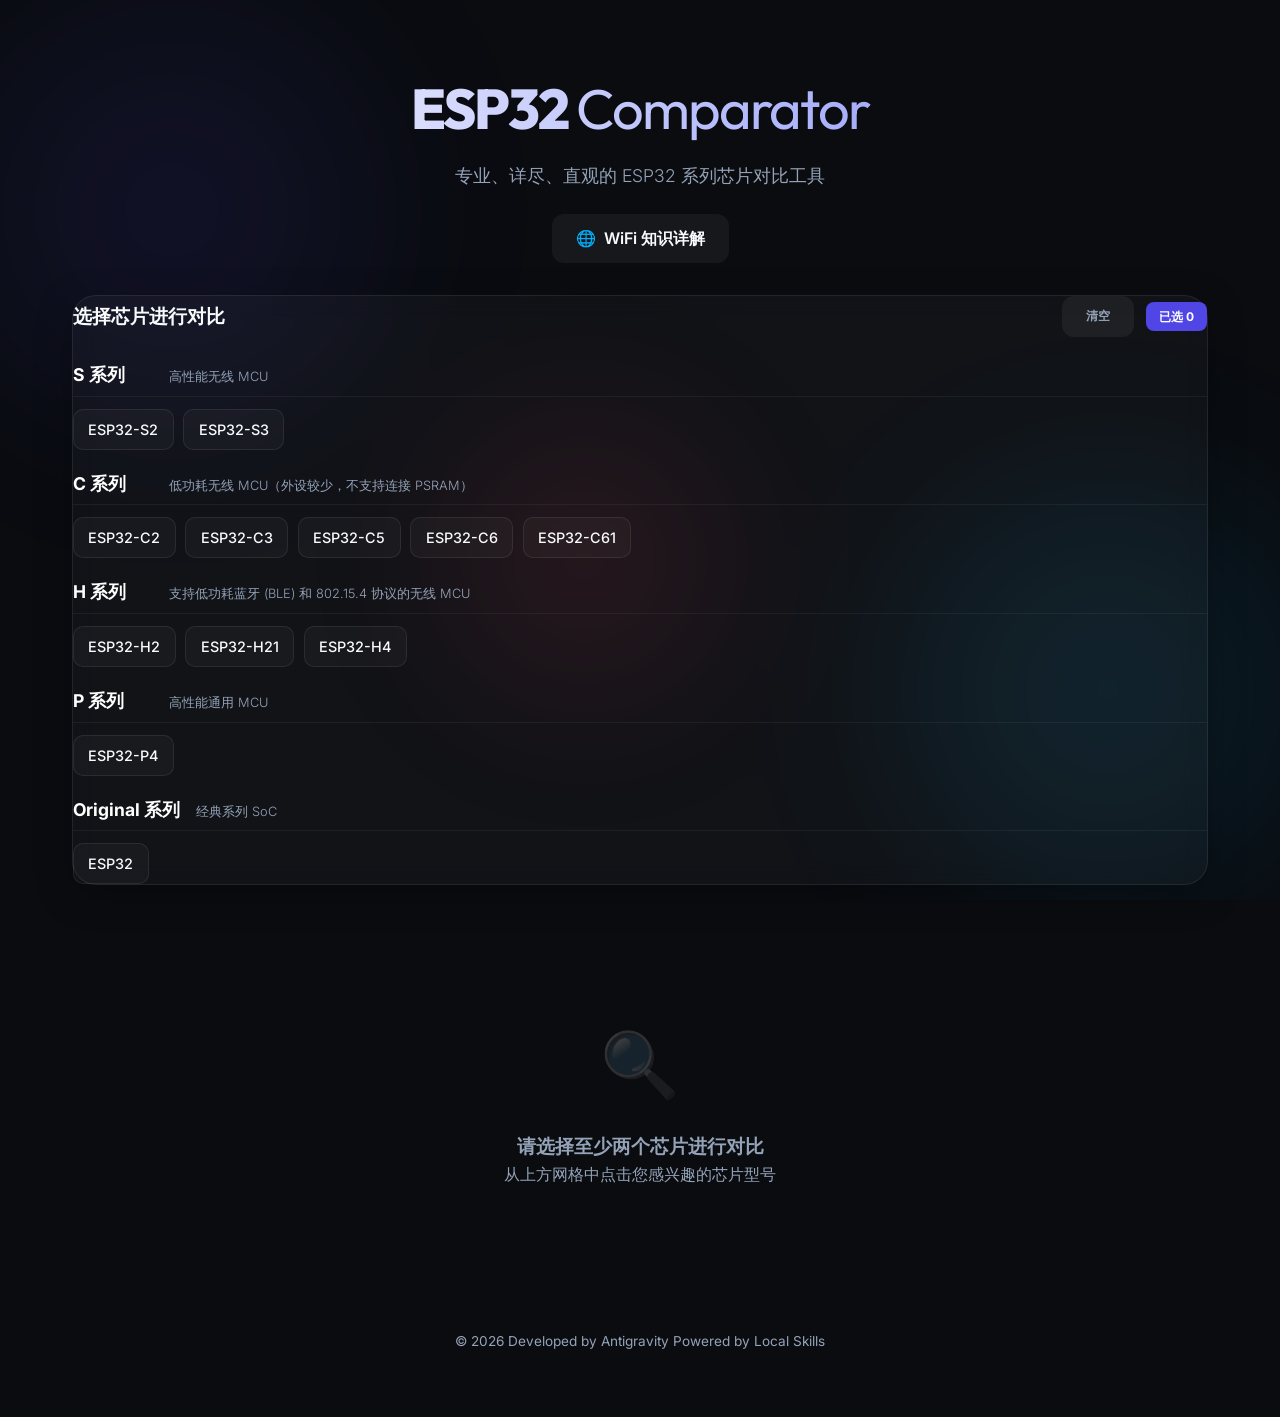
==== ESP32_Chip_Comparator_Portable.html @ f1399e8b "Deploy ESP32 Chip Comparator cleanly" ====
<!DOCTYPE html>
<html lang="zh-CN">
<head>
    <meta charset="UTF-8">
    <meta name="viewport" content="width=device-width, initial-scale=1.0">
    <title>ESP32 Chip Comparator | 芯片对比专家</title>
    <link rel="preconnect" href="https://fonts.googleapis.com">
    <link rel="preconnect" href="https://fonts.gstatic.com" crossorigin>
    <link href="https://fonts.googleapis.com/css2?family=Inter:wght@300;400;600;700&family=Outfit:wght@400;600;800&display=swap" rel="stylesheet">
    <style>:root {
    --bg-color: #0a0c10;
    --glass-bg: rgba(255, 255, 255, 0.03);
    --glass-border: rgba(255, 255, 255, 0.08);
    --primary: #4f46e5;
    --primary-light: #818cf8;
    --secondary: #0ea5e9;
    --accent: #f43f5e;
    --text-main: #f8fafc;
    --text-dim: #94a3b8;
    --transition: all 0.4s cubic-bezier(0.23, 1, 0.32, 1);
    --shadow: 0 10px 40px -10px rgba(0, 0, 0, 0.5);
}

* {
    margin: 0;
    padding: 0;
    box-sizing: border-box;
}

body {
    background-color: var(--bg-color);
    color: var(--text-main);
    font-family: 'Inter', -apple-system, BlinkMacSystemFont, "Segoe UI", Roboto, sans-serif;
    line-height: 1.6;
    overflow-x: hidden;
    min-height: 100vh;
}

.container {
    max-width: 1200px;
    margin: 0 auto;
    padding: 0 2rem;
}

/* Background Blobs */
.background-blobs {
    position: fixed;
    top: 0;
    left: 0;
    width: 100%;
    height: 100%;
    z-index: -1;
    overflow: hidden;
}

.blob {
    position: absolute;
    width: 600px;
    height: 600px;
    background: radial-gradient(circle, var(--primary) 0%, transparent 70%);
    opacity: 0.15;
    filter: blur(80px);
    border-radius: 50%;
    animation: move 20s infinite alternate;
}

.blob-1 { top: -10%; left: -10%; background: radial-gradient(circle, var(--primary) 0%, transparent 70%); }
.blob-2 { bottom: -10%; right: -10%; background: radial-gradient(circle, var(--secondary) 0%, transparent 70%); animation-delay: -5s; }
.blob-3 { top: 40%; left: 30%; background: radial-gradient(circle, var(--accent) 0%, transparent 70%); width: 400px; height: 400px; animation-delay: -10s; }

@keyframes move {
    0% { transform: translate(0, 0) scale(1); }
    100% { transform: translate(100px, 100px) scale(1.1); }
}

header {
    padding: 4rem 0 2rem;
    text-align: center;
}

.logo {
    font-family: 'Outfit', sans-serif;
    font-size: 3.5rem;
    font-weight: 800;
    letter-spacing: -2px;
    margin-bottom: 0.5rem;
    background: linear-gradient(to right, #fff, var(--primary-light));
    -webkit-background-clip: text;
    background-clip: text;
    -webkit-text-fill-color: transparent;
}

.logo span {
    font-weight: 400;
    color: var(--text-dim);
}

.subtitle {
    font-size: 1.1rem;
    color: var(--text-dim);
    font-weight: 300;
}

.glass {
    background: var(--glass-bg);
    backdrop-filter: blur(12px);
    -webkit-backdrop-filter: blur(12px);
    border: 1px solid var(--glass-border);
    border-radius: 24px;
    box-shadow: var(--shadow);
}

section {
    margin-bottom: 3rem;
}

h2 {
    font-family: 'Outfit', sans-serif;
    font-size: 1.5rem;
    margin-bottom: 2rem;
    font-weight: 600;
}

/* Compact Selection Panel */
.panel-header-compact {
    display: flex;
    justify-content: space-between;
    align-items: center;
    margin-bottom: 1.5rem;
}

.panel-header-compact h2 {
    margin-bottom: 0;
    font-size: 1.2rem;
}

.selection-actions-top {
    display: flex;
    gap: 0.75rem;
    align-items: center;
}

.btn-tiny {
    padding: 0.3rem 0.8rem;
    font-size: 0.75rem;
    background: rgba(255, 255, 255, 0.05);
    border-radius: 8px;
    color: var(--text-dim);
    border: 1px solid var(--glass-border);
    cursor: pointer;
}

.badge-tiny {
    background: var(--primary);
    color: #fff;
    font-size: 0.75rem;
    padding: 0.3rem 0.8rem;
    border-radius: 8px;
    font-weight: 700;
}

.chip-groups-compact {
    display: flex;
    flex-direction: column;
    gap: 1.25rem;
}

.series-group-header {
    display: flex;
    align-items: baseline;
    gap: 1rem;
    margin-bottom: 0.75rem;
    border-bottom: 1px solid rgba(255, 255, 255, 0.05);
    padding-bottom: 0.4rem;
}

.series-group-header h3 {
    font-size: 1.1rem;
    color: #fff;
    margin: 0;
    min-width: 80px;
}

.series-pos-desc {
    font-size: 0.8rem;
    color: var(--text-dim);
    font-weight: 300;
}

.chip-grid-compact {
    display: flex;
    flex-wrap: wrap;
    gap: 0.6rem;
}

.chip-card-compact {
    background: rgba(255, 255, 255, 0.03);
    border: 1px solid var(--glass-border);
    padding: 0.5rem 0.9rem;
    border-radius: 10px;
    cursor: pointer;
    transition: var(--transition);
    font-size: 0.9rem;
    font-weight: 500;
}

.chip-card-compact:hover {
    background: rgba(255, 255, 255, 0.08);
    border-color: var(--primary-light);
}

.chip-card-compact.selected {
    background: var(--primary);
    border-color: var(--primary-light);
    color: #fff;
    box-shadow: 0 4px 12px rgba(79, 70, 229, 0.3);
}

/* Updated Feature Labels */
        tr.clickable-row {
            cursor: pointer;
            transition: var(--transition);
        }

        tr.clickable-row:hover {
            background: rgba(255, 255, 255, 0.05);
        }

        .explanation-row td {
            background: rgba(0, 0, 0, 0.2);
            border-bottom: 2px solid var(--primary);
            padding: 0;
            overflow: hidden;
        }

        .explanation-content {
            padding: 1.2rem 2rem;
            font-size: 0.85rem;
            color: var(--text-dim);
            line-height: 1.6;
            animation: slideDown 0.3s ease-out;
            max-width: 1000px;
        }

        .explanation-content b {
            color: var(--primary-light);
            display: block;
            margin-bottom: 0.4rem;
            font-size: 0.9rem;
        }

        @keyframes slideDown {
            from { opacity: 0; transform: translateY(-10px); }
            to { opacity: 1; transform: translateY(0); }
        }

        .feature-label {
    font-size: 0.85rem;
}

td, th {
    padding: 0.8rem 1rem;
    font-size: 0.9rem;
}

/* Category Tabs */
.detailed-comparison-tools {
    margin-bottom: 1.5rem;
    border-bottom: 1px solid var(--glass-border);
    padding-bottom: 1rem;
}

.category-tabs {
    display: flex;
    gap: 0.5rem;
    overflow-x: auto;
    padding-bottom: 0.5rem;
}

.tab-btn {
    padding: 0.6rem 1.2rem;
    border-radius: 30px;
    border: 1px solid var(--glass-border);
    background: transparent;
    color: var(--text-dim);
    font-weight: 600;
    cursor: pointer;
    white-space: nowrap;
    transition: var(--transition);
}

.tab-btn:hover {
    border-color: var(--primary-light);
    color: #fff;
}

.tab-btn.active {
    background: var(--primary);
    border-color: var(--primary);
    color: #fff;
}

/* Peripheral Search */
.search-container {
    margin-bottom: 1.5rem;
    animation: fadeIn 0.4s var(--transition);
}

#peripheral-search {
    width: 100%;
    padding: 0.8rem 1.2rem;
    background: rgba(255, 255, 255, 0.05);
    border: 1px solid var(--glass-border);
    border-radius: 12px;
    color: #fff;
    font-size: 1rem;
    transition: var(--transition);
}

#peripheral-search:focus {
    outline: none;
    border-color: var(--primary-light);
    background: rgba(255, 255, 255, 0.08);
    box-shadow: 0 0 15px rgba(79, 70, 229, 0.2);
}

.search-container.hidden {
    display: none;
}
.single-chip-hero {
    display: flex;
    gap: 2rem;
    align-items: center;
    margin-bottom: 2.5rem;
    padding: 2rem;
    background: linear-gradient(135deg, rgba(79, 70, 229, 0.1) 0%, transparent 100%);
    border-radius: 20px;
}

.chip-icon-large {
    font-size: 4rem;
    background: var(--glass-bg);
    width: 100px;
    height: 100px;
    display: flex;
    align-items: center;
    justify-content: center;
    border-radius: 24px;
    border: 1px solid var(--glass-border);
}

.single-chip-header h2 {
    font-size: 2.5rem;
    margin-bottom: 0.2rem;
}

.single-chip-header .highlight-tag {
    display: inline-block;
    background: var(--accent);
    color: #fff;
    padding: 0.2rem 0.8rem;
    border-radius: 4px;
    font-size: 0.75rem;
    font-weight: 800;
    text-transform: uppercase;
}

.chip-card .series {
    display: block;
    font-size: 0.75rem;
    text-transform: uppercase;
    color: var(--text-dim);
    margin-top: 0.2rem;
}

.chip-card.selected .series {
    color: rgba(255, 255, 255, 0.8);
}

.selection-actions {
    display: flex;
    justify-content: space-between;
    align-items: center;
}

.btn {
    padding: 0.75rem 1.5rem;
    border-radius: 12px;
    border: none;
    font-weight: 600;
    cursor: pointer;
    transition: var(--transition);
}

.btn-secondary {
    background: rgba(255, 255, 255, 0.05);
    color: var(--text-main);
}

.btn-secondary:hover {
    background: rgba(255, 255, 255, 0.1);
}

.badge {
    background: var(--primary);
    padding: 0.5rem 1rem;
    border-radius: 30px;
    font-size: 0.85rem;
    font-weight: 600;
}

/* Comparison Panel */
.comparison-panel {
    padding: 2rem;
    animation: fadeIn 0.8s var(--transition);
}

.panel-header {
    display: flex;
    justify-content: space-between;
    align-items: center;
    margin-bottom: 2rem;
}

.comparison-scroll-container {
    overflow-x: auto;
    margin: 0 -2rem;
    padding: 0 2rem;
}

table {
    width: 100%;
    border-collapse: separate;
    border-spacing: 0;
    min-width: 800px;
}

th, td {
    padding: 1.25rem;
    text-align: left;
    border-bottom: 1px solid var(--glass-border);
}

th {
    font-family: 'Outfit', sans-serif;
    color: var(--text-dim);
    font-weight: 600;
    font-size: 0.9rem;
    text-transform: uppercase;
    letter-spacing: 1px;
}

.feature-label {
    min-width: 150px;
    font-weight: 600;
    color: var(--primary-light);
    background: rgba(79, 70, 229, 0.03);
}

.chip-header {
    font-size: 1.2rem;
    font-weight: 700;
    color: #fff;
    min-width: 200px;
}

.superior {
    color: #4ade80; /* Green highlight for better specs */
    font-weight: 700;
}

.inferior {
    opacity: 0.6;
}

/* States */
.hidden { display: none; }

.empty-state {
    text-align: center;
    padding: 5rem 0;
    color: var(--text-dim);
}

.empty-state .icon {
    font-size: 4rem;
    margin-bottom: 1rem;
    opacity: 0.2;
}

@keyframes slideIn {
    from { opacity: 0; transform: translateY(20px); }
    to { opacity: 1; transform: translateY(0); }
}

@keyframes fadeIn {
    from { opacity: 0; }
    to { opacity: 1; }
}

footer {
    padding: 4rem 0;
    text-align: center;
    color: var(--text-dim);
    font-size: 0.85rem;
}

/* Scrollbar */
::-webkit-scrollbar { width: 8px; height: 8px; }
::-webkit-scrollbar-track { background: var(--bg-color); }
::-webkit-scrollbar-thumb { background: var(--glass-border); border-radius: 4px; }
::-webkit-scrollbar-thumb:hover { background: rgba(255, 255, 255, 0.2); }
</style>
</head>
<body>
    <div class="background-blobs">
        <div class="blob blob-1"></div>
        <div class="blob blob-2"></div>
        <div class="blob blob-3"></div>
    </div>

    <header>
        <div class="container">
            <h1 class="logo">ESP32 <span>Comparator</span></h1>
            <p class="subtitle">专业、详尽、直观的 ESP32 系列芯片对比工具</p>
            <div class="header-actions" style="margin-top: 1.5rem;">
                <a href="wifi-knowledge.html" class="btn btn-secondary" style="text-decoration: none; display: inline-flex; align-items: center; gap: 0.5rem;">
                    <span>🌐</span> WiFi 知识详解
                </a>
            </div>
        </div>
    </header>

    <main class="container">
        <section class="selection-panel glass">
            <div class="panel-header-compact">
                <h2>选择芯片进行对比</h2>
                <div class="selection-actions-top">
                    <button id="clear-selection" class="btn btn-tiny">清空</button>
                    <div id="selection-count" class="badge-tiny">已选 0</div>
                </div>
            </div>
            <div id="chip-selector" class="chip-groups-compact">
                <!-- Chips and Series Info will be injected here -->
            </div>
        </section>

        <section id="comparison-section" class="comparison-panel hidden">
            <div id="view-mode-container">
                <!-- Single chip view or Multi chip view will be injected here -->
            </div>
            
            <div class="detailed-comparison-tools">
                <div class="category-tabs" id="category-tabs">
                    <button class="tab-btn active" data-category="main">主要特性</button>
                    <button class="tab-btn" data-category="core">核心与存储</button>
                    <button class="tab-btn" data-category="comm">无线通信</button>
                    <button class="tab-btn" data-category="power">功耗管理</button>
                    <button class="tab-btn" data-category="peri">外设资源对比</button>
                </div>
            </div>

            <div id="peripheral-search-container" class="search-container hidden">
                <input type="text" id="peripheral-search" placeholder="🔍 输入想要搜索的外设名称 (如: GPIO, ADC, USB)...">
            </div>

            <div class="comparison-scroll-container">
                <table id="comparison-table" class="glass">
                    <thead id="table-head">
                        <!-- Table header with chip names -->
                    </thead>
                    <tbody id="table-body">
                        <!-- Table rows with features -->
                    </tbody>
                </table>
            </div>
        </section>

        <div id="empty-state" class="empty-state">
            <div class="icon">🔍</div>
            <h3>请选择至少两个芯片进行对比</h3>
            <p>从上方网格中点击您感兴趣的芯片型号</p>
        </div>
    </main>

    <footer>
        <div class="container">
            <p>&copy; 2026 Developed by Antigravity Powered by Local Skills</p>
        </div>
    </footer>

    <script>
const embeddedChipsData = {"series_info": {"S": "高性能无线 MCU", "C": "低功耗无线 MCU（外设较少，不支持连接 PSRAM）", "P": "高性能通用 MCU", "H": "支持低功耗蓝牙 (BLE) 和 802.15.4 协议的无线 MCU", "Original": "经典系列 SoC"}, "chips": {"ESP32-C2": {"series": "C", "cpu": "单核 RISC-V", "freq": "120 MHz", "wifi": "2.4 G；IEEE802.11b/g/n", "ble": "BLE 5.0", "15.4": "N/A", "ls": "140 µA", "ds": "5 µA", "rom": "576 KB", "sram": "272 KB", "gpio": 14, "peripherals": {"GPIO": "14", "ADC": "12-bit, 5 通道", "UART": "2", "I2C": "1", "SPI": "3", "I2S": "0", "PWM": "LEDC (6 通道)", "RMT": "支持", "USB": "N/A", "TWAI": "N/A", "Security": "Secure Boot, Flash Encryption, ECC, RNG", "Touch": "N/A"}}, "ESP32-C3": {"series": "C", "cpu": "单核 RISC-V", "freq": "160 MHz", "wifi": "2.4 G；IEEE802.11b/g/n", "ble": "BLE 5.0", "15.4": "N/A", "ls": "130 µA", "ds": "5 µA", "rom": "384 KB", "sram": "400 KB HP + 8 KB LP", "gpio": 22, "peripherals": {"GPIO": "22", "ADC": "12-bit, 6 通道", "UART": "2", "I2C": "1", "SPI": "3", "I2S": "1", "PWM": "LEDC (6 通道)", "RMT": "支持", "USB": "Serial/JTAG", "TWAI": "支持 (2.0)", "Security": "Secure Boot, Flash Encryption, AES, SHA, RSA, RNG, HMAC, Digital Signature", "Touch": "N/A"}}, "ESP32-C5": {"series": "C", "cpu": "单核 RISC-V （HP + LP）", "freq": "240 MHz", "wifi": "2.4 G & 5 G；IEEE802.11a/b/g/n/ac/ax", "ble": "BLE 5.0", "15.4": "Thread 1.4 + Zigbee 3.0", "ls": "60 µA", "ds": "12 µA", "rom": "320 KB", "sram": "384 KB HP + 16 KB LP", "gpio": 29, "peripherals": {"GPIO": "29", "ADC": "12-bit, 6 通道", "UART": "2 + 1 (LP)", "I2C": "1 + 1 (LP)", "SPI": "2", "I2S": "1", "PWM": "LEDC", "RMT": "支持", "USB": "Serial/JTAG", "TWAI": "支持 (CAN FD)", "Security": "Secure Boot, Flash Encryption, TEE/APM", "Touch": "N/A", "SDIO": "支持"}}, "ESP32-C6": {"series": "C", "cpu": "单核 RISC-V （HP + LP）", "freq": "160 MHz", "wifi": "2.4 G；IEEE802.11b/g/n/ax", "ble": "BLE 5.3", "15.4": "Thread 1.3 + Zigbee 3.0", "ls": "35 µA", "ds": "7 µA", "rom": "320 KB", "sram": "512 KB HP + 16 KB LP", "gpio": 30, "peripherals": {"GPIO": "30", "ADC": "12-bit, 7 通道", "UART": "2 + 1 (LP)", "I2C": "1 + 1 (LP)", "SPI": "3", "I2S": "1", "PWM": "LEDC", "RMT": "支持", "USB": "Serial/JTAG", "TWAI": "支持 (2.0)", "Security": "Secure Boot, Flash Encryption, TEE/APM", "Touch": "N/A", "SDIO": "支持"}}, "ESP32-C61": {"series": "C", "cpu": "单核 RISC-V", "freq": "160 MHz", "wifi": "2.4 G；IEEE802.11b/g/n/ax", "ble": "BLE 5.4", "15.4": "N/A", "ls": "50 µA", "ds": "10 µA", "rom": "256 KB", "sram": "320 KB", "gpio": 30, "peripherals": {"GPIO": "30", "ADC": "12-bit, 4 通道", "UART": "3", "I2C": "1", "SPI": "2", "I2S": "1", "PWM": "LEDC", "RMT": "支持", "USB": "Serial/JTAG", "TWAI": "N/A", "Security": "Secure Boot, Flash Encryption", "Touch": "N/A", "SDIO": "支持 (2.0)"}}, "ESP32-H2": {"series": "H", "cpu": "单核 RISC-V", "freq": "96 MHz", "wifi": "N/A", "ble": "BLE 5.0", "15.4": "Thread 1.4 + Zigbee 3.0", "ls": "N/A", "ds": "7 µA", "rom": "128 KB", "sram": "320 KB + 4 KB LP", "gpio": 26, "peripherals": {"GPIO": "26", "ADC": "12-bit", "UART": "2", "I2C": "2", "SPI": "3", "I2S": "1", "PWM": "LEDC", "RMT": "支持", "USB": "Serial/JTAG", "TWAI": "支持 (2.0)", "Security": "Secure Boot, Flash Encryption, Power Glitch Detector", "Touch": "N/A"}}, "ESP32-H21": {"series": "H", "cpu": "单核 RISC-V", "freq": "96 MHz", "wifi": "N/A", "ble": "BLE 5.3", "15.4": "Thread 1.4 + Zigbee 3.0", "ls": "N/A", "ds": "7 µA", "rom": "128 KB", "sram": "320 KB + 4 KB LP", "gpio": 19, "peripherals": {"GPIO": "19", "ADC": "12-bit, 4 通道", "UART": "2", "I2C": "2", "SPI": "3", "I2S": "1", "PWM": "LEDC", "RMT": "支持", "USB": "Serial/JTAG", "TWAI": "支持 (2.0)", "Security": "Secure Boot, Flash Encryption, Power Glitch Detector", "Touch": "N/A"}}, "ESP32-H4": {"series": "H", "cpu": "双核 RISC-V", "freq": "96 MHz", "wifi": "N/A", "ble": "BLE 6.0", "15.4": "Thread 1.4 + Zigbee 3.0", "ls": "N/A", "ds": "7 µA", "rom": "128 KB", "sram": "384 KB", "psram": "2 MB", "gpio": 40, "peripherals": {"GPIO": "40", "ADC": "12-bit, 5 通道", "UART": "1", "I2C": "2", "SPI": "3", "I2S": "1", "PWM": "LEDC, MCPWM", "RMT": "支持", "USB": "2.0 OTG + Serial/JTAG", "TWAI": "支持 (CAN FD)", "Security": "Secure Boot, Flash Encryption, TEE/APM", "Touch": "15 路", "Audio": "ASRC 支持"}}, "ESP32-S2": {"series": "S", "cpu": "单核 Xtensa LX7", "freq": "240 MHz", "wifi": "2.4 G；IEEE802.11b/g/n", "ble": "N/A", "15.4": "N/A", "ls": "140 µA", "ds": "22 µA", "rom": "128 KB", "sram": "320 KB", "gpio": 43, "peripherals": {"GPIO": "43", "ADC": "12-bit, 20 通道", "UART": "2", "I2C": "2", "SPI": "4", "I2S": "1", "PWM": "LEDC", "RMT": "支持", "USB": "2.0 OTG", "TWAI": "支持 (2.0)", "Security": "Secure Boot, Flash Encryption, AES, SHA, RSA, RNG, HMAC, Digital Signature", "Touch": "14 路", "LCD/Camera": "支持"}}, "ESP32-S3": {"series": "S", "cpu": "双核 Xtensa LX7", "freq": "240 MHz", "wifi": "2.4 G；IEEE802.11b/g/n", "ble": "BLE 5.0", "15.4": "N/A", "ls": "240 µA", "ds": "7 µA", "rom": "384 KB", "sram": "512 KB", "gpio": 45, "peripherals": {"GPIO": "45", "ADC": "12-bit, 20 通道", "UART": "3", "I2C": "2", "SPI": "4", "I2S": "2", "PWM": "LEDC, MCPWM", "RMT": "支持", "USB": "2.0 OTG + Serial/JTAG", "TWAI": "支持 (2.0)", "Security": "Secure Boot, Flash Encryption, World Controller", "Touch": "14 路", "LCD/Camera": "支持", "AI": "加速指令集支持"}}, "ESP32": {"series": "Original", "cpu": "双核 Xtensa LX6", "freq": "240 MHz", "wifi": "2.4 G；IEEE802.11b/g/n", "ble": "BLE 4.2 + BT Class", "15.4": "N/A", "ls": "800 µA", "ds": "10 µA", "rom": "448 KB", "sram": "520 KB", "gpio": 34, "peripherals": {"GPIO": "34", "ADC": "12-bit, 18 通道", "UART": "3", "I2C": "2", "SPI": "3", "I2S": "2", "PWM": "LEDC, MCPWM", "RMT": "支持", "USB": "N/A", "TWAI": "支持 (2.0)", "Security": "Secure Boot, Flash Encryption, AES, SHA, RSA, RNG", "Touch": "10 路", "Ethernet": "支持"}}, "ESP32-P4": {"series": "P", "cpu": "双核 RISC-V (HP + LP)", "freq": "400 MHz HP + 40 MHz LP", "wifi": "N/A", "ble": "N/A", "15.4": "N/A", "ls": "N/A", "ds": "N/A", "rom": "N/A", "sram": "768 KB HP + 32 KB LP", "gpio": 55, "peripherals": {"GPIO": "55", "ADC": "支持", "UART": "支持", "I2C": "支持", "SPI": "支持", "I2S": "支持", "PWM": "支持", "RMT": "支持", "USB": "2.0 High-speed OTG", "TWAI": "支持", "Security": "TEE, Secure Boot, ECC, AES, SHA", "Touch": "支持", "LCD/Camera": "MIPI-DSI / MIPI-CSI", "Ethernet": "支持", "Display": "H264/JPEG 编码"}}}};
let chipsData = { chips: {}, series_info: {} };
let selectedChips = [];
let activeCategory = 'main';
let periSearchQuery = '';

const featureGroups = {
    main: [
        { key: 'series', label: '系列' },
        { key: 'cpu', label: 'CPU 架构' },
        { key: 'freq', label: '最高主频' },
        { key: 'wifi', label: 'Wi-Fi' },
        { key: 'ble', label: '蓝牙' },
        { key: 'ls', label: 'Light-sleep' },
        { key: 'ds', label: 'Deep-sleep' }
    ],
    core: [
        { key: 'cpu', label: '处理器核心' },
        { key: 'freq', label: '时钟主频' },
        { key: 'rom', label: 'ROM' },
        { key: 'sram', label: 'SRAM' },
        { key: 'psram', label: 'PSRAM 支持' },
        { key: 'gpio', label: '可用 GPIO' }
    ],
    comm: [
        { key: 'wifi', label: 'Wi-Fi 标准' },
        { key: 'ble', label: '蓝牙版本' },
        { key: '15.4', label: 'IEEE 802.15.4' }
    ],
    power: [
        { key: 'ls', label: 'Light-sleep 电流' },
        { key: 'ds', label: 'Deep-sleep 电流' }
    ],
    peri: []
};

const featureExplanations = {
    'series': '<b>系列定位</b>：S(高性能)、C(极致性价比)、H(智能家居协议)、P(通用高性能)、Original(经典款)。不同系列针对不同应用广度。',
    'cpu': '<b>CPU 架构</b>：双核 (Dual-core) 允许将无线协议栈与用户逻辑分离，提供高实时性。单核 (Single-core) 通常功耗更低。RISC-V 是开源架构，Xtensa 是定制的高性能架构。',
    'freq': '<b>最高主频</b>：主频决定计算速度。主频越高，处理音频、图形或复杂算法能力越强。低功耗场景常运行在较低主频以省电。',
    'wifi': '<b>Wi-Fi 标准</b>：Wi-Fi 6 (ax) 引入 OFDMA 和 TWT，在高密度物联网环境中效率更高、延时更低且更省电。2.4G 穿透好，5G 带宽大。',
    'ble': '<b>蓝牙版本</b>：蓝牙 5.0+ 提升了传输距离 (Long Range) 和数据吞吐。蓝牙 6.0 增强了精确定位。LE Audio 提供了更先进的音频流处理。',
    'ls': '<b>Light-sleep (轻度睡眠)</b>：该模式下 CPU 暂停工作但保持状态，唤醒极快。电流越小，对于需要频繁唤醒（如保持 Wi-Fi 连接）的设备越省电。',
    'ds': '<b>Deep-sleep (深度睡眠)</b>：极低功耗模式，仅 RTC 域工作。电流大小直接决定了电池供电传感器（如温湿度计）数年的待机时长。',
    'rom': '<b>ROM (只读存储)</b>：芯片内部固化的代码空间，存放启动加载程序和内置库函数。越大意味着固件能调用的内置功能越多。',
    'sram': '<b>SRAM (静态随机存储)</b>：运行时内存。SRAM 越大，能同时处理的任务越复杂（如 TLS 连接、大缓冲区数据处理）。',
    'psram': '<b>PSRAM (伪静态随机存储)</b>：外部扩展内存，主要用于音频缓冲、大型显示屏驱动或 AI 模型处理。',
    'gpio': '<b>GPIO (通用 IO)</b>：可编程引脚数量。引脚越多，可同时连接的外设（LED、按键、传感器、屏幕）越丰富。',
    '15.4': '<b>IEEE 802.15.4</b>：支持 Zigbee、Thread 和 Matter 协议的基础，专为超低功耗、低比特率的网状网络设计。',
    'GPIO': '<b>GPIO (通用输入输出)</b>：设备最基础的接口。更多的引脚意味着可以控制更多的硬件模块而无需扩展芯片。',
    'ADC': '<b>ADC (模数转换器)</b>：将模拟信号（如传感器电压）转换为数字。分辨率越高（如 12-bit），采样得到的数据越精确。',
    'UART': '<b>UART (串口)</b>：通用的异步串行通信接口。常用于打印日志、连接 GPS 或其他 MCU。',
    'I2C': '<b>I2C (总线接口)</b>：两线制串行总线。适合连接大量传感器和显示屏幕。',
    'SPI': '<b>SPI (串行外设接口)</b>：高速串行通信。常用于驱动高分辨率 LCD、SD 卡或高速传感器。',
    'I2S': '<b>I2S (音频接口)</b>：专用于传输高质量音频数据。常用于连接麦克风和扬声器。',
    'PWM': '<b>PWM (脉宽调制)</b>：LEDC 用于控制灯光亮度和颜色，MCPWM 专门用于电机、波形发生器等运动控制。',
    'RMT': '<b>RMT (远程控制)</b>：支持红外编码传输，也可用于驱动 WS2812 等对时序要求极严的 RGB 灯条。',
    'USB': '<b>USB 接口</b>：Serial/JTAG 用于调试；2.0 OTG 支持高速数据传输，可作为 U 盘、键盘等设备的主机或从机。',
    'TWAI': '<b>TWAI (双线汽车接口)</b>：兼容 CAN 总线。CAN FD 支持更高的比特率和更大的载荷，广泛用于机器人和车载。',
    'Security': '<b>安全特性</b>：硬件加密加速器（AES/SHA/RSA）和安全认证机制（Secure Boot/Flash Encryption）从硬件层面保护代码隐私和通信安全。',
    'Touch': '<b>电容触摸接口</b>：通过引脚感知人体触摸，无需实体按键即可实现触摸开关功能。',
    'LCD/Camera': '<b>多媒体接口</b>：专用的并行或 MIPI 接口，用于高速传输显示屏图像或摄像头采集的像素流。',
    'SDIO': '<b>SDIO 接口</b>：用于连接 SD 卡扩容，或通过 SDIO 协议让 ESP32 作为 Wi-Fi 卡辅助其他主控联网。'
};

async function init() {
    try {
        
        chipsData = embeddedChipsData;
        
        const periKeys = new Set();
        Object.values(chipsData.chips).forEach(chip => {
            if (chip.peripherals) {
                Object.keys(chip.peripherals).forEach(k => periKeys.add(k));
            }
        });
        featureGroups.peri = Array.from(periKeys).sort().map(k => ({ key: k, label: k, isPeri: true }));

        renderChipSelector();
        setupTabs();
        setupSearch();
    } catch (error) {
        console.error('Error loading chips data:', error);
    }
}

function setupSearch() {
    const searchInput = document.getElementById('peripheral-search');
    if (!searchInput) return;
    searchInput.oninput = (e) => {
        periSearchQuery = e.target.value.toLowerCase();
        renderComparison();
    };
}

function renderChipSelector() {
    const selector = document.getElementById('chip-selector');
    selector.innerHTML = '';
    const grouped = {};
    Object.entries(chipsData.chips).forEach(([name, data]) => {
        if (!grouped[data.series]) grouped[data.series] = [];
        grouped[data.series].push({ name, ...data });
    });
    const order = ['S', 'C', 'H', 'P', 'Original'];
    order.forEach(series => {
        if (grouped[series]) {
            const groupDiv = document.createElement('div');
            groupDiv.className = 'series-group';
            groupDiv.innerHTML = `
                <div class="series-group-header">
                    <h3>${series} 系列</h3>
                    <span class="series-pos-desc">${chipsData.series_info[series] || ''}</span>
                </div>
                <div class="chip-grid-compact"></div>
            `;
            const grid = groupDiv.querySelector('.chip-grid-compact');
            grouped[series].forEach(chip => {
                const card = document.createElement('div');
                card.className = `chip-card-compact ${selectedChips.includes(chip.name) ? 'selected' : ''}`;
                card.innerHTML = chip.name;
                card.onclick = () => toggleChip(chip.name, card);
                grid.appendChild(card);
            });
            selector.appendChild(groupDiv);
        }
    });
}

function setupTabs() {
    const buttons = document.querySelectorAll('.tab-btn');
    const searchContainer = document.getElementById('peripheral-search-container');
    
    buttons.forEach(btn => {
        btn.onclick = () => {
            buttons.forEach(b => b.classList.remove('active'));
            btn.classList.add('active');
            activeCategory = btn.dataset.category;
            
            if (searchContainer) {
                if (activeCategory === 'peri') {
                    searchContainer.classList.remove('hidden');
                } else {
                    searchContainer.classList.add('hidden');
                }
            }
            
            renderComparison();
        };
    });
}

function toggleChip(name, element) {
    const index = selectedChips.indexOf(name);
    if (index > -1) {
        selectedChips.splice(index, 1);
        element.classList.remove('selected');
    } else {
        selectedChips.push(name);
        element.classList.add('selected');
    }
    updateUI();
}

function updateUI() {
    const comparisonSection = document.getElementById('comparison-section');
    const emptyState = document.getElementById('empty-state');
    const countBadge = document.getElementById('selection-count');
    if (countBadge) countBadge.textContent = `已选 ${selectedChips.length}`;
    if (selectedChips.length >= 1) {
        comparisonSection.classList.remove('hidden');
        emptyState.classList.add('hidden');
        renderComparison();
    } else {
        comparisonSection.classList.add('hidden');
        emptyState.classList.remove('hidden');
    }
}

function renderComparison() {
    const modeContainer = document.getElementById('view-mode-container');
    if (selectedChips.length === 1) {
        renderSingleView(selectedChips[0], modeContainer);
    } else {
        renderMultiView(modeContainer);
    }
}

function renderSingleView(name, container) {
    const chip = chipsData.chips[name];
    const highlight = getChipHighlight(name, chip);

    container.innerHTML = `
        <div class="single-chip-hero">
            <div class="chip-icon-large">SoC</div>
            <div class="single-chip-header">
                <h2>${name}</h2>
                <div class="highlight-tag">${highlight}</div>
                <p style="margin-top: 0.5rem; color: var(--text-dim)">${chipsData.series_info[chip.series]}</p>
            </div>
        </div>
    `;
    renderMultiView(document.createElement('div'), true); 
}

function renderMultiView(container, isSingleDetail = false) {
    const thead = document.getElementById('table-head');
    const tbody = document.getElementById('table-body');
    let currentFeatures = featureGroups[activeCategory];

    if (activeCategory === 'peri' && periSearchQuery) {
        currentFeatures = currentFeatures.filter(f => f.label.toLowerCase().includes(periSearchQuery));
    }

    thead.innerHTML = `
        <tr>
            <th class="feature-label">特性 / ${getCategoryLabel(activeCategory)} (点击行查看说明)</th>
            ${selectedChips.map(name => `<th class="chip-header">${name}</th>`).join('')}
        </tr>
    `;

    if (currentFeatures.length === 0 && activeCategory === 'peri') {
        tbody.innerHTML = `<tr><td colspan="${selectedChips.length + 1}" style="text-align: center; color: var(--text-dim); padding: 3rem;">未找到相关外设内容</td></tr>`;
        return;
    }

    tbody.innerHTML = '';
    currentFeatures.forEach(feature => {
        let values;
        if (feature.isPeri) {
            values = selectedChips.map(name => chipsData.chips[name].peripherals ? (chipsData.chips[name].peripherals[feature.key] || 'N/A') : 'N/A');
        } else {
            values = selectedChips.map(name => chipsData.chips[name][feature.key] || 'N/A');
        }
        
        const tr = document.createElement('tr');
        tr.className = 'clickable-row';
        tr.dataset.feature = feature.key;
        tr.innerHTML = `
            <td class="feature-label">${feature.label}</td>
            ${selectedChips.map((name, i) => {
                const value = values[i];
                const isSuperior = !isSingleDetail && !feature.isPeri && checkSuperior(feature.key, value, values);
                return `<td class="${isSuperior ? 'superior' : ''}">${value}</td>`;
            }).join('')}
        `;
        
        tr.onclick = (e) => toggleRowExplanation(feature, tr);
        tbody.appendChild(tr);
    });

    if (!isSingleDetail) {
        const modeContainer = document.getElementById('view-mode-container');
        modeContainer.innerHTML = `<h2 style="margin-bottom: 1rem">对比矩阵</h2>`;
    }
}

function toggleRowExplanation(feature, row) {
    const nextRow = row.nextElementSibling;
    if (nextRow && nextRow.classList.contains('explanation-row')) {
        nextRow.remove();
        return;
    }

    // Remove other expanded rows in this table if desired (accordion style)
    // Removed for multi-expansion support

    const explTr = document.createElement('tr');
    explTr.className = 'explanation-row';
    const cellCount = selectedChips.length + 1;
    
    const explanationText = featureExplanations[feature.key] || `<b>${feature.label}</b>：暂无详细说明。该参数决定了芯片的 ${feature.label} 性能。`;
    
    explTr.innerHTML = `
        <td colspan="${cellCount}">
            <div class="explanation-content">
                ${explanationText}
            </div>
        </td>
    `;
    
    row.after(explTr);
}

function getCategoryLabel(cat) {
    switch(cat) {
        case 'main': return '主要特性';
        case 'core': return '核心与存储';
        case 'comm': return '无线通信';
        case 'power': return '功耗管理';
        case 'peri': return '外设资源';
        default: return '';
    }
}

function getChipHighlight(name, chip) {
    if (chip.series === 'S') return '高性能无线专家';
    if (chip.series === 'C') return '极致性价比之选';
    if (chip.series === 'H') return '智能家居核心 (Matter/Thread)';
    if (chip.series === 'P') return '工业级高性能全能王';
    return '经典之作';
}

function checkSuperior(key, value, allValues) {
    if (value === 'N/A' || allValues.length < 2) return false;
    const numericKeys = ['freq', 'gpio', 'ls', 'ds', 'rom', 'sram'];
    if (numericKeys.includes(key)) {
        const numValue = value.toString().replace(/[^0-9.]/g, '');
        const num = parseFloat(numValue);
        if (isNaN(num)) return false;
        const nums = allValues.map(v => parseFloat(v.toString().replace(/[^0-9.]/g, ''))).filter(v => !isNaN(v));
        if (key === 'ls' || key === 'ds') return num === Math.min(...nums);
        return num === Math.max(...nums);
    }
    if (key === 'wifi' && value.includes('ax')) return true;
    if (key === 'ble' && (value.includes('6.0') || value.includes('5.4'))) return true;
    return false;
}

document.getElementById('clear-selection').onclick = () => {
    selectedChips = [];
    document.querySelectorAll('.chip-card-compact').forEach(c => c.classList.remove('selected'));
    updateUI();
};

init();

</script>
</body>
</html>
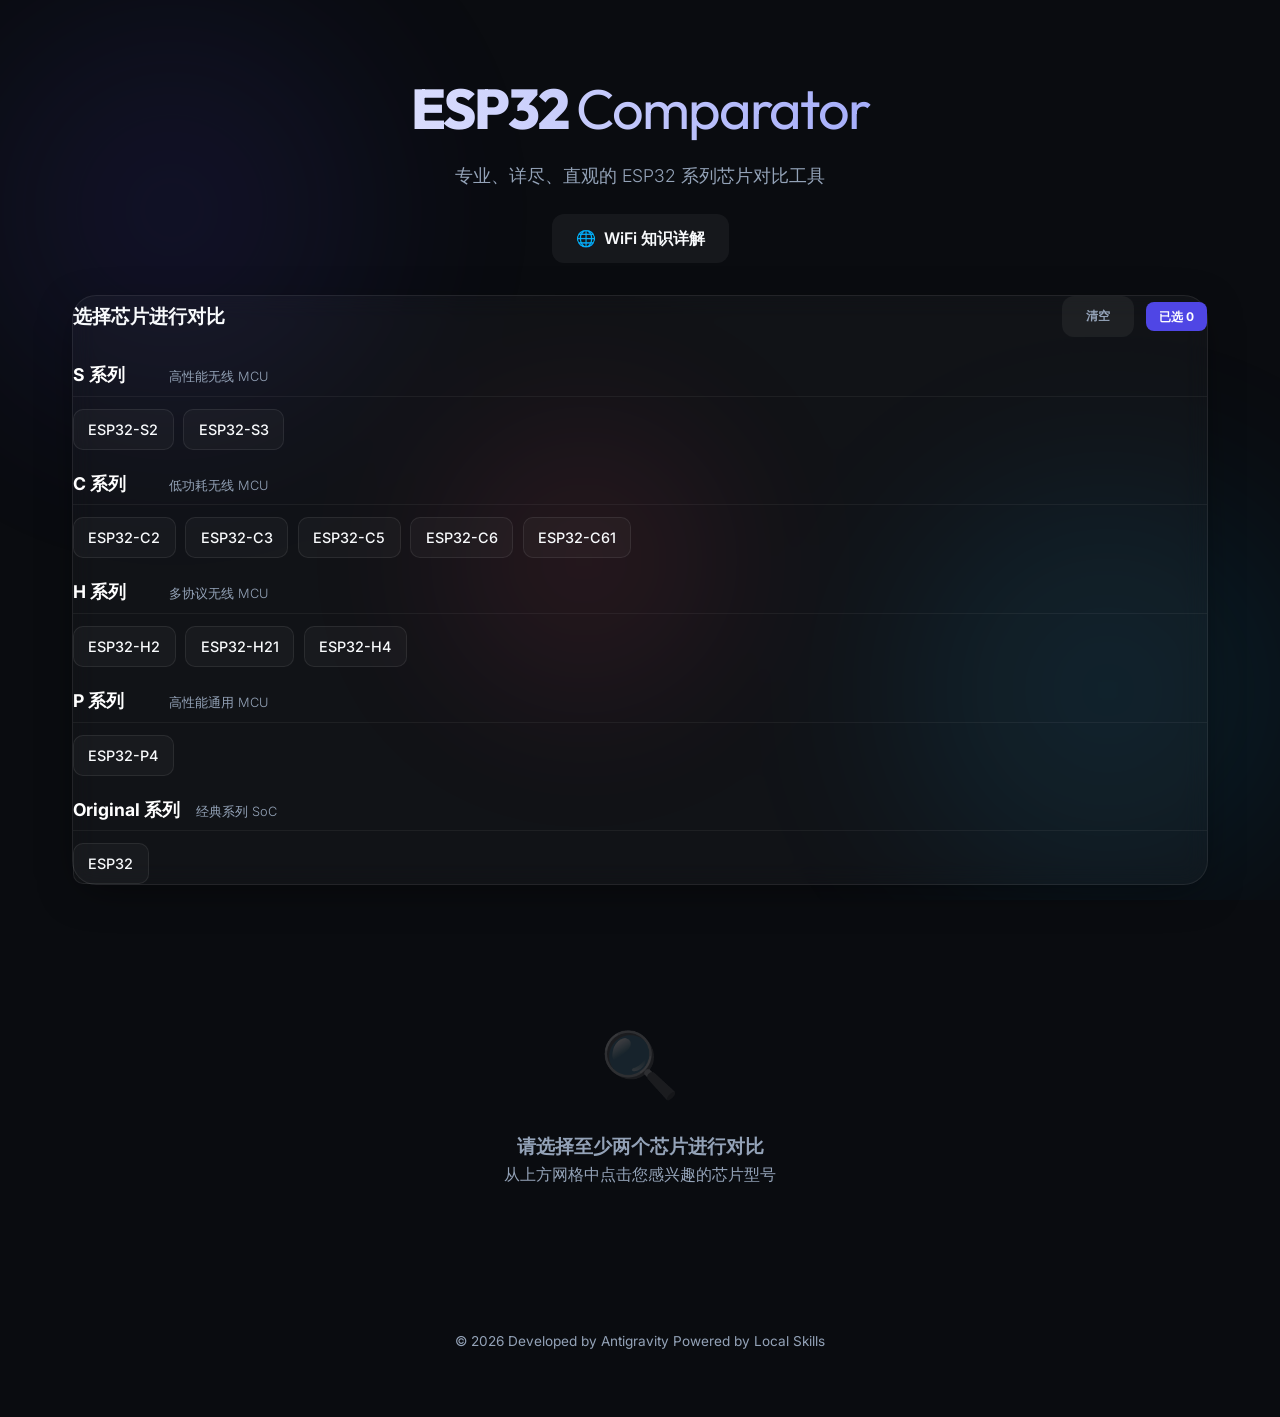
==== commit 86dbade5: "Update feature explanations with ESP32 specifics and remove series row" ====
--- a/ESP32_Chip_Comparator_Portable.html
+++ b/ESP32_Chip_Comparator_Portable.html
@@ -1,222 +1,249 @@
 <!DOCTYPE html>
 <html lang="zh-CN">
+
 <head>
     <meta charset="UTF-8">
     <meta name="viewport" content="width=device-width, initial-scale=1.0">
     <title>ESP32 Chip Comparator | 芯片对比专家</title>
     <link rel="preconnect" href="https://fonts.googleapis.com">
     <link rel="preconnect" href="https://fonts.gstatic.com" crossorigin>
-    <link href="https://fonts.googleapis.com/css2?family=Inter:wght@300;400;600;700&family=Outfit:wght@400;600;800&display=swap" rel="stylesheet">
-    <style>:root {
-    --bg-color: #0a0c10;
-    --glass-bg: rgba(255, 255, 255, 0.03);
-    --glass-border: rgba(255, 255, 255, 0.08);
-    --primary: #4f46e5;
-    --primary-light: #818cf8;
-    --secondary: #0ea5e9;
-    --accent: #f43f5e;
-    --text-main: #f8fafc;
-    --text-dim: #94a3b8;
-    --transition: all 0.4s cubic-bezier(0.23, 1, 0.32, 1);
-    --shadow: 0 10px 40px -10px rgba(0, 0, 0, 0.5);
-}
-
-* {
-    margin: 0;
-    padding: 0;
-    box-sizing: border-box;
-}
-
-body {
-    background-color: var(--bg-color);
-    color: var(--text-main);
-    font-family: 'Inter', -apple-system, BlinkMacSystemFont, "Segoe UI", Roboto, sans-serif;
-    line-height: 1.6;
-    overflow-x: hidden;
-    min-height: 100vh;
-}
-
-.container {
-    max-width: 1200px;
-    margin: 0 auto;
-    padding: 0 2rem;
-}
-
-/* Background Blobs */
-.background-blobs {
-    position: fixed;
-    top: 0;
-    left: 0;
-    width: 100%;
-    height: 100%;
-    z-index: -1;
-    overflow: hidden;
-}
-
-.blob {
-    position: absolute;
-    width: 600px;
-    height: 600px;
-    background: radial-gradient(circle, var(--primary) 0%, transparent 70%);
-    opacity: 0.15;
-    filter: blur(80px);
-    border-radius: 50%;
-    animation: move 20s infinite alternate;
-}
-
-.blob-1 { top: -10%; left: -10%; background: radial-gradient(circle, var(--primary) 0%, transparent 70%); }
-.blob-2 { bottom: -10%; right: -10%; background: radial-gradient(circle, var(--secondary) 0%, transparent 70%); animation-delay: -5s; }
-.blob-3 { top: 40%; left: 30%; background: radial-gradient(circle, var(--accent) 0%, transparent 70%); width: 400px; height: 400px; animation-delay: -10s; }
-
-@keyframes move {
-    0% { transform: translate(0, 0) scale(1); }
-    100% { transform: translate(100px, 100px) scale(1.1); }
-}
-
-header {
-    padding: 4rem 0 2rem;
-    text-align: center;
-}
-
-.logo {
-    font-family: 'Outfit', sans-serif;
-    font-size: 3.5rem;
-    font-weight: 800;
-    letter-spacing: -2px;
-    margin-bottom: 0.5rem;
-    background: linear-gradient(to right, #fff, var(--primary-light));
-    -webkit-background-clip: text;
-    background-clip: text;
-    -webkit-text-fill-color: transparent;
-}
-
-.logo span {
-    font-weight: 400;
-    color: var(--text-dim);
-}
-
-.subtitle {
-    font-size: 1.1rem;
-    color: var(--text-dim);
-    font-weight: 300;
-}
-
-.glass {
-    background: var(--glass-bg);
-    backdrop-filter: blur(12px);
-    -webkit-backdrop-filter: blur(12px);
-    border: 1px solid var(--glass-border);
-    border-radius: 24px;
-    box-shadow: var(--shadow);
-}
-
-section {
-    margin-bottom: 3rem;
-}
-
-h2 {
-    font-family: 'Outfit', sans-serif;
-    font-size: 1.5rem;
-    margin-bottom: 2rem;
-    font-weight: 600;
-}
-
-/* Compact Selection Panel */
-.panel-header-compact {
-    display: flex;
-    justify-content: space-between;
-    align-items: center;
-    margin-bottom: 1.5rem;
-}
-
-.panel-header-compact h2 {
-    margin-bottom: 0;
-    font-size: 1.2rem;
-}
-
-.selection-actions-top {
-    display: flex;
-    gap: 0.75rem;
-    align-items: center;
-}
-
-.btn-tiny {
-    padding: 0.3rem 0.8rem;
-    font-size: 0.75rem;
-    background: rgba(255, 255, 255, 0.05);
-    border-radius: 8px;
-    color: var(--text-dim);
-    border: 1px solid var(--glass-border);
-    cursor: pointer;
-}
-
-.badge-tiny {
-    background: var(--primary);
-    color: #fff;
-    font-size: 0.75rem;
-    padding: 0.3rem 0.8rem;
-    border-radius: 8px;
-    font-weight: 700;
-}
-
-.chip-groups-compact {
-    display: flex;
-    flex-direction: column;
-    gap: 1.25rem;
-}
-
-.series-group-header {
-    display: flex;
-    align-items: baseline;
-    gap: 1rem;
-    margin-bottom: 0.75rem;
-    border-bottom: 1px solid rgba(255, 255, 255, 0.05);
-    padding-bottom: 0.4rem;
-}
-
-.series-group-header h3 {
-    font-size: 1.1rem;
-    color: #fff;
-    margin: 0;
-    min-width: 80px;
-}
-
-.series-pos-desc {
-    font-size: 0.8rem;
-    color: var(--text-dim);
-    font-weight: 300;
-}
-
-.chip-grid-compact {
-    display: flex;
-    flex-wrap: wrap;
-    gap: 0.6rem;
-}
-
-.chip-card-compact {
-    background: rgba(255, 255, 255, 0.03);
-    border: 1px solid var(--glass-border);
-    padding: 0.5rem 0.9rem;
-    border-radius: 10px;
-    cursor: pointer;
-    transition: var(--transition);
-    font-size: 0.9rem;
-    font-weight: 500;
-}
-
-.chip-card-compact:hover {
-    background: rgba(255, 255, 255, 0.08);
-    border-color: var(--primary-light);
-}
-
-.chip-card-compact.selected {
-    background: var(--primary);
-    border-color: var(--primary-light);
-    color: #fff;
-    box-shadow: 0 4px 12px rgba(79, 70, 229, 0.3);
-}
-
-/* Updated Feature Labels */
+    <link
+        href="https://fonts.googleapis.com/css2?family=Inter:wght@300;400;600;700&family=Outfit:wght@400;600;800&display=swap"
+        rel="stylesheet">
+    <style>
+        :root {
+            --bg-color: #0a0c10;
+            --glass-bg: rgba(255, 255, 255, 0.03);
+            --glass-border: rgba(255, 255, 255, 0.08);
+            --primary: #4f46e5;
+            --primary-light: #818cf8;
+            --secondary: #0ea5e9;
+            --accent: #f43f5e;
+            --text-main: #f8fafc;
+            --text-dim: #94a3b8;
+            --transition: all 0.4s cubic-bezier(0.23, 1, 0.32, 1);
+            --shadow: 0 10px 40px -10px rgba(0, 0, 0, 0.5);
+        }
+
+        * {
+            margin: 0;
+            padding: 0;
+            box-sizing: border-box;
+        }
+
+        body {
+            background-color: var(--bg-color);
+            color: var(--text-main);
+            font-family: 'Inter', -apple-system, BlinkMacSystemFont, "Segoe UI", Roboto, sans-serif;
+            line-height: 1.6;
+            overflow-x: hidden;
+            min-height: 100vh;
+        }
+
+        .container {
+            max-width: 1200px;
+            margin: 0 auto;
+            padding: 0 2rem;
+        }
+
+        /* Background Blobs */
+        .background-blobs {
+            position: fixed;
+            top: 0;
+            left: 0;
+            width: 100%;
+            height: 100%;
+            z-index: -1;
+            overflow: hidden;
+        }
+
+        .blob {
+            position: absolute;
+            width: 600px;
+            height: 600px;
+            background: radial-gradient(circle, var(--primary) 0%, transparent 70%);
+            opacity: 0.15;
+            filter: blur(80px);
+            border-radius: 50%;
+            animation: move 20s infinite alternate;
+        }
+
+        .blob-1 {
+            top: -10%;
+            left: -10%;
+            background: radial-gradient(circle, var(--primary) 0%, transparent 70%);
+        }
+
+        .blob-2 {
+            bottom: -10%;
+            right: -10%;
+            background: radial-gradient(circle, var(--secondary) 0%, transparent 70%);
+            animation-delay: -5s;
+        }
+
+        .blob-3 {
+            top: 40%;
+            left: 30%;
+            background: radial-gradient(circle, var(--accent) 0%, transparent 70%);
+            width: 400px;
+            height: 400px;
+            animation-delay: -10s;
+        }
+
+        @keyframes move {
+            0% {
+                transform: translate(0, 0) scale(1);
+            }
+
+            100% {
+                transform: translate(100px, 100px) scale(1.1);
+            }
+        }
+
+        header {
+            padding: 4rem 0 2rem;
+            text-align: center;
+        }
+
+        .logo {
+            font-family: 'Outfit', sans-serif;
+            font-size: 3.5rem;
+            font-weight: 800;
+            letter-spacing: -2px;
+            margin-bottom: 0.5rem;
+            background: linear-gradient(to right, #fff, var(--primary-light));
+            -webkit-background-clip: text;
+            background-clip: text;
+            -webkit-text-fill-color: transparent;
+        }
+
+        .logo span {
+            font-weight: 400;
+            color: var(--text-dim);
+        }
+
+        .subtitle {
+            font-size: 1.1rem;
+            color: var(--text-dim);
+            font-weight: 300;
+        }
+
+        .glass {
+            background: var(--glass-bg);
+            backdrop-filter: blur(12px);
+            -webkit-backdrop-filter: blur(12px);
+            border: 1px solid var(--glass-border);
+            border-radius: 24px;
+            box-shadow: var(--shadow);
+        }
+
+        section {
+            margin-bottom: 3rem;
+        }
+
+        h2 {
+            font-family: 'Outfit', sans-serif;
+            font-size: 1.5rem;
+            margin-bottom: 2rem;
+            font-weight: 600;
+        }
+
+        /* Compact Selection Panel */
+        .panel-header-compact {
+            display: flex;
+            justify-content: space-between;
+            align-items: center;
+            margin-bottom: 1.5rem;
+        }
+
+        .panel-header-compact h2 {
+            margin-bottom: 0;
+            font-size: 1.2rem;
+        }
+
+        .selection-actions-top {
+            display: flex;
+            gap: 0.75rem;
+            align-items: center;
+        }
+
+        .btn-tiny {
+            padding: 0.3rem 0.8rem;
+            font-size: 0.75rem;
+            background: rgba(255, 255, 255, 0.05);
+            border-radius: 8px;
+            color: var(--text-dim);
+            border: 1px solid var(--glass-border);
+            cursor: pointer;
+        }
+
+        .badge-tiny {
+            background: var(--primary);
+            color: #fff;
+            font-size: 0.75rem;
+            padding: 0.3rem 0.8rem;
+            border-radius: 8px;
+            font-weight: 700;
+        }
+
+        .chip-groups-compact {
+            display: flex;
+            flex-direction: column;
+            gap: 1.25rem;
+        }
+
+        .series-group-header {
+            display: flex;
+            align-items: baseline;
+            gap: 1rem;
+            margin-bottom: 0.75rem;
+            border-bottom: 1px solid rgba(255, 255, 255, 0.05);
+            padding-bottom: 0.4rem;
+        }
+
+        .series-group-header h3 {
+            font-size: 1.1rem;
+            color: #fff;
+            margin: 0;
+            min-width: 80px;
+        }
+
+        .series-pos-desc {
+            font-size: 0.8rem;
+            color: var(--text-dim);
+            font-weight: 300;
+        }
+
+        .chip-grid-compact {
+            display: flex;
+            flex-wrap: wrap;
+            gap: 0.6rem;
+        }
+
+        .chip-card-compact {
+            background: rgba(255, 255, 255, 0.03);
+            border: 1px solid var(--glass-border);
+            padding: 0.5rem 0.9rem;
+            border-radius: 10px;
+            cursor: pointer;
+            transition: var(--transition);
+            font-size: 0.9rem;
+            font-weight: 500;
+        }
+
+        .chip-card-compact:hover {
+            background: rgba(255, 255, 255, 0.08);
+            border-color: var(--primary-light);
+        }
+
+        .chip-card-compact.selected {
+            background: var(--primary);
+            border-color: var(--primary-light);
+            color: #fff;
+            box-shadow: 0 4px 12px rgba(79, 70, 229, 0.3);
+        }
+
+        /* Updated Feature Labels */
         tr.clickable-row {
             cursor: pointer;
             transition: var(--transition);
@@ -250,268 +277,307 @@
         }
 
         @keyframes slideDown {
-            from { opacity: 0; transform: translateY(-10px); }
-            to { opacity: 1; transform: translateY(0); }
+            from {
+                opacity: 0;
+                transform: translateY(-10px);
+            }
+
+            to {
+                opacity: 1;
+                transform: translateY(0);
+            }
         }
 
         .feature-label {
-    font-size: 0.85rem;
-}
-
-td, th {
-    padding: 0.8rem 1rem;
-    font-size: 0.9rem;
-}
-
-/* Category Tabs */
-.detailed-comparison-tools {
-    margin-bottom: 1.5rem;
-    border-bottom: 1px solid var(--glass-border);
-    padding-bottom: 1rem;
-}
-
-.category-tabs {
-    display: flex;
-    gap: 0.5rem;
-    overflow-x: auto;
-    padding-bottom: 0.5rem;
-}
-
-.tab-btn {
-    padding: 0.6rem 1.2rem;
-    border-radius: 30px;
-    border: 1px solid var(--glass-border);
-    background: transparent;
-    color: var(--text-dim);
-    font-weight: 600;
-    cursor: pointer;
-    white-space: nowrap;
-    transition: var(--transition);
-}
-
-.tab-btn:hover {
-    border-color: var(--primary-light);
-    color: #fff;
-}
-
-.tab-btn.active {
-    background: var(--primary);
-    border-color: var(--primary);
-    color: #fff;
-}
-
-/* Peripheral Search */
-.search-container {
-    margin-bottom: 1.5rem;
-    animation: fadeIn 0.4s var(--transition);
-}
-
-#peripheral-search {
-    width: 100%;
-    padding: 0.8rem 1.2rem;
-    background: rgba(255, 255, 255, 0.05);
-    border: 1px solid var(--glass-border);
-    border-radius: 12px;
-    color: #fff;
-    font-size: 1rem;
-    transition: var(--transition);
-}
-
-#peripheral-search:focus {
-    outline: none;
-    border-color: var(--primary-light);
-    background: rgba(255, 255, 255, 0.08);
-    box-shadow: 0 0 15px rgba(79, 70, 229, 0.2);
-}
-
-.search-container.hidden {
-    display: none;
-}
-.single-chip-hero {
-    display: flex;
-    gap: 2rem;
-    align-items: center;
-    margin-bottom: 2.5rem;
-    padding: 2rem;
-    background: linear-gradient(135deg, rgba(79, 70, 229, 0.1) 0%, transparent 100%);
-    border-radius: 20px;
-}
-
-.chip-icon-large {
-    font-size: 4rem;
-    background: var(--glass-bg);
-    width: 100px;
-    height: 100px;
-    display: flex;
-    align-items: center;
-    justify-content: center;
-    border-radius: 24px;
-    border: 1px solid var(--glass-border);
-}
-
-.single-chip-header h2 {
-    font-size: 2.5rem;
-    margin-bottom: 0.2rem;
-}
-
-.single-chip-header .highlight-tag {
-    display: inline-block;
-    background: var(--accent);
-    color: #fff;
-    padding: 0.2rem 0.8rem;
-    border-radius: 4px;
-    font-size: 0.75rem;
-    font-weight: 800;
-    text-transform: uppercase;
-}
-
-.chip-card .series {
-    display: block;
-    font-size: 0.75rem;
-    text-transform: uppercase;
-    color: var(--text-dim);
-    margin-top: 0.2rem;
-}
-
-.chip-card.selected .series {
-    color: rgba(255, 255, 255, 0.8);
-}
-
-.selection-actions {
-    display: flex;
-    justify-content: space-between;
-    align-items: center;
-}
-
-.btn {
-    padding: 0.75rem 1.5rem;
-    border-radius: 12px;
-    border: none;
-    font-weight: 600;
-    cursor: pointer;
-    transition: var(--transition);
-}
-
-.btn-secondary {
-    background: rgba(255, 255, 255, 0.05);
-    color: var(--text-main);
-}
-
-.btn-secondary:hover {
-    background: rgba(255, 255, 255, 0.1);
-}
-
-.badge {
-    background: var(--primary);
-    padding: 0.5rem 1rem;
-    border-radius: 30px;
-    font-size: 0.85rem;
-    font-weight: 600;
-}
-
-/* Comparison Panel */
-.comparison-panel {
-    padding: 2rem;
-    animation: fadeIn 0.8s var(--transition);
-}
-
-.panel-header {
-    display: flex;
-    justify-content: space-between;
-    align-items: center;
-    margin-bottom: 2rem;
-}
-
-.comparison-scroll-container {
-    overflow-x: auto;
-    margin: 0 -2rem;
-    padding: 0 2rem;
-}
-
-table {
-    width: 100%;
-    border-collapse: separate;
-    border-spacing: 0;
-    min-width: 800px;
-}
-
-th, td {
-    padding: 1.25rem;
-    text-align: left;
-    border-bottom: 1px solid var(--glass-border);
-}
-
-th {
-    font-family: 'Outfit', sans-serif;
-    color: var(--text-dim);
-    font-weight: 600;
-    font-size: 0.9rem;
-    text-transform: uppercase;
-    letter-spacing: 1px;
-}
-
-.feature-label {
-    min-width: 150px;
-    font-weight: 600;
-    color: var(--primary-light);
-    background: rgba(79, 70, 229, 0.03);
-}
-
-.chip-header {
-    font-size: 1.2rem;
-    font-weight: 700;
-    color: #fff;
-    min-width: 200px;
-}
-
-.superior {
-    color: #4ade80; /* Green highlight for better specs */
-    font-weight: 700;
-}
-
-.inferior {
-    opacity: 0.6;
-}
-
-/* States */
-.hidden { display: none; }
-
-.empty-state {
-    text-align: center;
-    padding: 5rem 0;
-    color: var(--text-dim);
-}
-
-.empty-state .icon {
-    font-size: 4rem;
-    margin-bottom: 1rem;
-    opacity: 0.2;
-}
-
-@keyframes slideIn {
-    from { opacity: 0; transform: translateY(20px); }
-    to { opacity: 1; transform: translateY(0); }
-}
-
-@keyframes fadeIn {
-    from { opacity: 0; }
-    to { opacity: 1; }
-}
-
-footer {
-    padding: 4rem 0;
-    text-align: center;
-    color: var(--text-dim);
-    font-size: 0.85rem;
-}
-
-/* Scrollbar */
-::-webkit-scrollbar { width: 8px; height: 8px; }
-::-webkit-scrollbar-track { background: var(--bg-color); }
-::-webkit-scrollbar-thumb { background: var(--glass-border); border-radius: 4px; }
-::-webkit-scrollbar-thumb:hover { background: rgba(255, 255, 255, 0.2); }
-</style>
+            font-size: 0.85rem;
+        }
+
+        td,
+        th {
+            padding: 0.8rem 1rem;
+            font-size: 0.9rem;
+        }
+
+        /* Category Tabs */
+        .detailed-comparison-tools {
+            margin-bottom: 1.5rem;
+            border-bottom: 1px solid var(--glass-border);
+            padding-bottom: 1rem;
+        }
+
+        .category-tabs {
+            display: flex;
+            gap: 0.5rem;
+            overflow-x: auto;
+            padding-bottom: 0.5rem;
+        }
+
+        .tab-btn {
+            padding: 0.6rem 1.2rem;
+            border-radius: 30px;
+            border: 1px solid var(--glass-border);
+            background: transparent;
+            color: var(--text-dim);
+            font-weight: 600;
+            cursor: pointer;
+            white-space: nowrap;
+            transition: var(--transition);
+        }
+
+        .tab-btn:hover {
+            border-color: var(--primary-light);
+            color: #fff;
+        }
+
+        .tab-btn.active {
+            background: var(--primary);
+            border-color: var(--primary);
+            color: #fff;
+        }
+
+        /* Peripheral Search */
+        .search-container {
+            margin-bottom: 1.5rem;
+            animation: fadeIn 0.4s var(--transition);
+        }
+
+        #peripheral-search {
+            width: 100%;
+            padding: 0.8rem 1.2rem;
+            background: rgba(255, 255, 255, 0.05);
+            border: 1px solid var(--glass-border);
+            border-radius: 12px;
+            color: #fff;
+            font-size: 1rem;
+            transition: var(--transition);
+        }
+
+        #peripheral-search:focus {
+            outline: none;
+            border-color: var(--primary-light);
+            background: rgba(255, 255, 255, 0.08);
+            box-shadow: 0 0 15px rgba(79, 70, 229, 0.2);
+        }
+
+        .search-container.hidden {
+            display: none;
+        }
+
+        .single-chip-hero {
+            display: flex;
+            gap: 2rem;
+            align-items: center;
+            margin-bottom: 2.5rem;
+            padding: 2rem;
+            background: linear-gradient(135deg, rgba(79, 70, 229, 0.1) 0%, transparent 100%);
+            border-radius: 20px;
+        }
+
+        .chip-icon-large {
+            font-size: 4rem;
+            background: var(--glass-bg);
+            width: 100px;
+            height: 100px;
+            display: flex;
+            align-items: center;
+            justify-content: center;
+            border-radius: 24px;
+            border: 1px solid var(--glass-border);
+        }
+
+        .single-chip-header h2 {
+            font-size: 2.5rem;
+            margin-bottom: 0.2rem;
+        }
+
+        .single-chip-header .highlight-tag {
+            display: inline-block;
+            background: var(--accent);
+            color: #fff;
+            padding: 0.2rem 0.8rem;
+            border-radius: 4px;
+            font-size: 0.75rem;
+            font-weight: 800;
+            text-transform: uppercase;
+        }
+
+        .chip-card .series {
+            display: block;
+            font-size: 0.75rem;
+            text-transform: uppercase;
+            color: var(--text-dim);
+            margin-top: 0.2rem;
+        }
+
+        .chip-card.selected .series {
+            color: rgba(255, 255, 255, 0.8);
+        }
+
+        .selection-actions {
+            display: flex;
+            justify-content: space-between;
+            align-items: center;
+        }
+
+        .btn {
+            padding: 0.75rem 1.5rem;
+            border-radius: 12px;
+            border: none;
+            font-weight: 600;
+            cursor: pointer;
+            transition: var(--transition);
+        }
+
+        .btn-secondary {
+            background: rgba(255, 255, 255, 0.05);
+            color: var(--text-main);
+        }
+
+        .btn-secondary:hover {
+            background: rgba(255, 255, 255, 0.1);
+        }
+
+        .badge {
+            background: var(--primary);
+            padding: 0.5rem 1rem;
+            border-radius: 30px;
+            font-size: 0.85rem;
+            font-weight: 600;
+        }
+
+        /* Comparison Panel */
+        .comparison-panel {
+            padding: 2rem;
+            animation: fadeIn 0.8s var(--transition);
+        }
+
+        .panel-header {
+            display: flex;
+            justify-content: space-between;
+            align-items: center;
+            margin-bottom: 2rem;
+        }
+
+        .comparison-scroll-container {
+            overflow-x: auto;
+            margin: 0 -2rem;
+            padding: 0 2rem;
+        }
+
+        table {
+            width: 100%;
+            border-collapse: separate;
+            border-spacing: 0;
+            min-width: 800px;
+        }
+
+        th,
+        td {
+            padding: 1.25rem;
+            text-align: left;
+            border-bottom: 1px solid var(--glass-border);
+        }
+
+        th {
+            font-family: 'Outfit', sans-serif;
+            color: var(--text-dim);
+            font-weight: 600;
+            font-size: 0.9rem;
+            text-transform: uppercase;
+            letter-spacing: 1px;
+        }
+
+        .feature-label {
+            min-width: 150px;
+            font-weight: 600;
+            color: var(--primary-light);
+            background: rgba(79, 70, 229, 0.03);
+        }
+
+        .chip-header {
+            font-size: 1.2rem;
+            font-weight: 700;
+            color: #fff;
+            min-width: 200px;
+        }
+
+        .superior {
+            color: #4ade80;
+            /* Green highlight for better specs */
+            font-weight: 700;
+        }
+
+        .inferior {
+            opacity: 0.6;
+        }
+
+        /* States */
+        .hidden {
+            display: none;
+        }
+
+        .empty-state {
+            text-align: center;
+            padding: 5rem 0;
+            color: var(--text-dim);
+        }
+
+        .empty-state .icon {
+            font-size: 4rem;
+            margin-bottom: 1rem;
+            opacity: 0.2;
+        }
+
+        @keyframes slideIn {
+            from {
+                opacity: 0;
+                transform: translateY(20px);
+            }
+
+            to {
+                opacity: 1;
+                transform: translateY(0);
+            }
+        }
+
+        @keyframes fadeIn {
+            from {
+                opacity: 0;
+            }
+
+            to {
+                opacity: 1;
+            }
+        }
+
+        footer {
+            padding: 4rem 0;
+            text-align: center;
+            color: var(--text-dim);
+            font-size: 0.85rem;
+        }
+
+        /* Scrollbar */
+        ::-webkit-scrollbar {
+            width: 8px;
+            height: 8px;
+        }
+
+        ::-webkit-scrollbar-track {
+            background: var(--bg-color);
+        }
+
+        ::-webkit-scrollbar-thumb {
+            background: var(--glass-border);
+            border-radius: 4px;
+        }
+
+        ::-webkit-scrollbar-thumb:hover {
+            background: rgba(255, 255, 255, 0.2);
+        }
+    </style>
 </head>
+
 <body>
     <div class="background-blobs">
         <div class="blob blob-1"></div>
@@ -524,7 +590,8 @@
             <h1 class="logo">ESP32 <span>Comparator</span></h1>
             <p class="subtitle">专业、详尽、直观的 ESP32 系列芯片对比工具</p>
             <div class="header-actions" style="margin-top: 1.5rem;">
-                <a href="wifi-knowledge.html" class="btn btn-secondary" style="text-decoration: none; display: inline-flex; align-items: center; gap: 0.5rem;">
+                <a href="wifi-knowledge.html" class="btn btn-secondary"
+                    style="text-decoration: none; display: inline-flex; align-items: center; gap: 0.5rem;">
                     <span>🌐</span> WiFi 知识详解
                 </a>
             </div>
@@ -549,7 +616,7 @@
             <div id="view-mode-container">
                 <!-- Single chip view or Multi chip view will be injected here -->
             </div>
-            
+
             <div class="detailed-comparison-tools">
                 <div class="category-tabs" id="category-tabs">
                     <button class="tab-btn active" data-category="main">主要特性</button>
@@ -590,198 +657,197 @@
     </footer>
 
     <script>
-const embeddedChipsData = {"series_info": {"S": "高性能无线 MCU", "C": "低功耗无线 MCU（外设较少，不支持连接 PSRAM）", "P": "高性能通用 MCU", "H": "支持低功耗蓝牙 (BLE) 和 802.15.4 协议的无线 MCU", "Original": "经典系列 SoC"}, "chips": {"ESP32-C2": {"series": "C", "cpu": "单核 RISC-V", "freq": "120 MHz", "wifi": "2.4 G；IEEE802.11b/g/n", "ble": "BLE 5.0", "15.4": "N/A", "ls": "140 µA", "ds": "5 µA", "rom": "576 KB", "sram": "272 KB", "gpio": 14, "peripherals": {"GPIO": "14", "ADC": "12-bit, 5 通道", "UART": "2", "I2C": "1", "SPI": "3", "I2S": "0", "PWM": "LEDC (6 通道)", "RMT": "支持", "USB": "N/A", "TWAI": "N/A", "Security": "Secure Boot, Flash Encryption, ECC, RNG", "Touch": "N/A"}}, "ESP32-C3": {"series": "C", "cpu": "单核 RISC-V", "freq": "160 MHz", "wifi": "2.4 G；IEEE802.11b/g/n", "ble": "BLE 5.0", "15.4": "N/A", "ls": "130 µA", "ds": "5 µA", "rom": "384 KB", "sram": "400 KB HP + 8 KB LP", "gpio": 22, "peripherals": {"GPIO": "22", "ADC": "12-bit, 6 通道", "UART": "2", "I2C": "1", "SPI": "3", "I2S": "1", "PWM": "LEDC (6 通道)", "RMT": "支持", "USB": "Serial/JTAG", "TWAI": "支持 (2.0)", "Security": "Secure Boot, Flash Encryption, AES, SHA, RSA, RNG, HMAC, Digital Signature", "Touch": "N/A"}}, "ESP32-C5": {"series": "C", "cpu": "单核 RISC-V （HP + LP）", "freq": "240 MHz", "wifi": "2.4 G & 5 G；IEEE802.11a/b/g/n/ac/ax", "ble": "BLE 5.0", "15.4": "Thread 1.4 + Zigbee 3.0", "ls": "60 µA", "ds": "12 µA", "rom": "320 KB", "sram": "384 KB HP + 16 KB LP", "gpio": 29, "peripherals": {"GPIO": "29", "ADC": "12-bit, 6 通道", "UART": "2 + 1 (LP)", "I2C": "1 + 1 (LP)", "SPI": "2", "I2S": "1", "PWM": "LEDC", "RMT": "支持", "USB": "Serial/JTAG", "TWAI": "支持 (CAN FD)", "Security": "Secure Boot, Flash Encryption, TEE/APM", "Touch": "N/A", "SDIO": "支持"}}, "ESP32-C6": {"series": "C", "cpu": "单核 RISC-V （HP + LP）", "freq": "160 MHz", "wifi": "2.4 G；IEEE802.11b/g/n/ax", "ble": "BLE 5.3", "15.4": "Thread 1.3 + Zigbee 3.0", "ls": "35 µA", "ds": "7 µA", "rom": "320 KB", "sram": "512 KB HP + 16 KB LP", "gpio": 30, "peripherals": {"GPIO": "30", "ADC": "12-bit, 7 通道", "UART": "2 + 1 (LP)", "I2C": "1 + 1 (LP)", "SPI": "3", "I2S": "1", "PWM": "LEDC", "RMT": "支持", "USB": "Serial/JTAG", "TWAI": "支持 (2.0)", "Security": "Secure Boot, Flash Encryption, TEE/APM", "Touch": "N/A", "SDIO": "支持"}}, "ESP32-C61": {"series": "C", "cpu": "单核 RISC-V", "freq": "160 MHz", "wifi": "2.4 G；IEEE802.11b/g/n/ax", "ble": "BLE 5.4", "15.4": "N/A", "ls": "50 µA", "ds": "10 µA", "rom": "256 KB", "sram": "320 KB", "gpio": 30, "peripherals": {"GPIO": "30", "ADC": "12-bit, 4 通道", "UART": "3", "I2C": "1", "SPI": "2", "I2S": "1", "PWM": "LEDC", "RMT": "支持", "USB": "Serial/JTAG", "TWAI": "N/A", "Security": "Secure Boot, Flash Encryption", "Touch": "N/A", "SDIO": "支持 (2.0)"}}, "ESP32-H2": {"series": "H", "cpu": "单核 RISC-V", "freq": "96 MHz", "wifi": "N/A", "ble": "BLE 5.0", "15.4": "Thread 1.4 + Zigbee 3.0", "ls": "N/A", "ds": "7 µA", "rom": "128 KB", "sram": "320 KB + 4 KB LP", "gpio": 26, "peripherals": {"GPIO": "26", "ADC": "12-bit", "UART": "2", "I2C": "2", "SPI": "3", "I2S": "1", "PWM": "LEDC", "RMT": "支持", "USB": "Serial/JTAG", "TWAI": "支持 (2.0)", "Security": "Secure Boot, Flash Encryption, Power Glitch Detector", "Touch": "N/A"}}, "ESP32-H21": {"series": "H", "cpu": "单核 RISC-V", "freq": "96 MHz", "wifi": "N/A", "ble": "BLE 5.3", "15.4": "Thread 1.4 + Zigbee 3.0", "ls": "N/A", "ds": "7 µA", "rom": "128 KB", "sram": "320 KB + 4 KB LP", "gpio": 19, "peripherals": {"GPIO": "19", "ADC": "12-bit, 4 通道", "UART": "2", "I2C": "2", "SPI": "3", "I2S": "1", "PWM": "LEDC", "RMT": "支持", "USB": "Serial/JTAG", "TWAI": "支持 (2.0)", "Security": "Secure Boot, Flash Encryption, Power Glitch Detector", "Touch": "N/A"}}, "ESP32-H4": {"series": "H", "cpu": "双核 RISC-V", "freq": "96 MHz", "wifi": "N/A", "ble": "BLE 6.0", "15.4": "Thread 1.4 + Zigbee 3.0", "ls": "N/A", "ds": "7 µA", "rom": "128 KB", "sram": "384 KB", "psram": "2 MB", "gpio": 40, "peripherals": {"GPIO": "40", "ADC": "12-bit, 5 通道", "UART": "1", "I2C": "2", "SPI": "3", "I2S": "1", "PWM": "LEDC, MCPWM", "RMT": "支持", "USB": "2.0 OTG + Serial/JTAG", "TWAI": "支持 (CAN FD)", "Security": "Secure Boot, Flash Encryption, TEE/APM", "Touch": "15 路", "Audio": "ASRC 支持"}}, "ESP32-S2": {"series": "S", "cpu": "单核 Xtensa LX7", "freq": "240 MHz", "wifi": "2.4 G；IEEE802.11b/g/n", "ble": "N/A", "15.4": "N/A", "ls": "140 µA", "ds": "22 µA", "rom": "128 KB", "sram": "320 KB", "gpio": 43, "peripherals": {"GPIO": "43", "ADC": "12-bit, 20 通道", "UART": "2", "I2C": "2", "SPI": "4", "I2S": "1", "PWM": "LEDC", "RMT": "支持", "USB": "2.0 OTG", "TWAI": "支持 (2.0)", "Security": "Secure Boot, Flash Encryption, AES, SHA, RSA, RNG, HMAC, Digital Signature", "Touch": "14 路", "LCD/Camera": "支持"}}, "ESP32-S3": {"series": "S", "cpu": "双核 Xtensa LX7", "freq": "240 MHz", "wifi": "2.4 G；IEEE802.11b/g/n", "ble": "BLE 5.0", "15.4": "N/A", "ls": "240 µA", "ds": "7 µA", "rom": "384 KB", "sram": "512 KB", "gpio": 45, "peripherals": {"GPIO": "45", "ADC": "12-bit, 20 通道", "UART": "3", "I2C": "2", "SPI": "4", "I2S": "2", "PWM": "LEDC, MCPWM", "RMT": "支持", "USB": "2.0 OTG + Serial/JTAG", "TWAI": "支持 (2.0)", "Security": "Secure Boot, Flash Encryption, World Controller", "Touch": "14 路", "LCD/Camera": "支持", "AI": "加速指令集支持"}}, "ESP32": {"series": "Original", "cpu": "双核 Xtensa LX6", "freq": "240 MHz", "wifi": "2.4 G；IEEE802.11b/g/n", "ble": "BLE 4.2 + BT Class", "15.4": "N/A", "ls": "800 µA", "ds": "10 µA", "rom": "448 KB", "sram": "520 KB", "gpio": 34, "peripherals": {"GPIO": "34", "ADC": "12-bit, 18 通道", "UART": "3", "I2C": "2", "SPI": "3", "I2S": "2", "PWM": "LEDC, MCPWM", "RMT": "支持", "USB": "N/A", "TWAI": "支持 (2.0)", "Security": "Secure Boot, Flash Encryption, AES, SHA, RSA, RNG", "Touch": "10 路", "Ethernet": "支持"}}, "ESP32-P4": {"series": "P", "cpu": "双核 RISC-V (HP + LP)", "freq": "400 MHz HP + 40 MHz LP", "wifi": "N/A", "ble": "N/A", "15.4": "N/A", "ls": "N/A", "ds": "N/A", "rom": "N/A", "sram": "768 KB HP + 32 KB LP", "gpio": 55, "peripherals": {"GPIO": "55", "ADC": "支持", "UART": "支持", "I2C": "支持", "SPI": "支持", "I2S": "支持", "PWM": "支持", "RMT": "支持", "USB": "2.0 High-speed OTG", "TWAI": "支持", "Security": "TEE, Secure Boot, ECC, AES, SHA", "Touch": "支持", "LCD/Camera": "MIPI-DSI / MIPI-CSI", "Ethernet": "支持", "Display": "H264/JPEG 编码"}}}};
-let chipsData = { chips: {}, series_info: {} };
-let selectedChips = [];
-let activeCategory = 'main';
-let periSearchQuery = '';
-
-const featureGroups = {
-    main: [
-        { key: 'series', label: '系列' },
-        { key: 'cpu', label: 'CPU 架构' },
-        { key: 'freq', label: '最高主频' },
-        { key: 'wifi', label: 'Wi-Fi' },
-        { key: 'ble', label: '蓝牙' },
-        { key: 'ls', label: 'Light-sleep' },
-        { key: 'ds', label: 'Deep-sleep' }
-    ],
-    core: [
-        { key: 'cpu', label: '处理器核心' },
-        { key: 'freq', label: '时钟主频' },
-        { key: 'rom', label: 'ROM' },
-        { key: 'sram', label: 'SRAM' },
-        { key: 'psram', label: 'PSRAM 支持' },
-        { key: 'gpio', label: '可用 GPIO' }
-    ],
-    comm: [
-        { key: 'wifi', label: 'Wi-Fi 标准' },
-        { key: 'ble', label: '蓝牙版本' },
-        { key: '15.4', label: 'IEEE 802.15.4' }
-    ],
-    power: [
-        { key: 'ls', label: 'Light-sleep 电流' },
-        { key: 'ds', label: 'Deep-sleep 电流' }
-    ],
-    peri: []
-};
-
-const featureExplanations = {
-    'series': '<b>系列定位</b>：S(高性能)、C(极致性价比)、H(智能家居协议)、P(通用高性能)、Original(经典款)。不同系列针对不同应用广度。',
-    'cpu': '<b>CPU 架构</b>：双核 (Dual-core) 允许将无线协议栈与用户逻辑分离，提供高实时性。单核 (Single-core) 通常功耗更低。RISC-V 是开源架构，Xtensa 是定制的高性能架构。',
-    'freq': '<b>最高主频</b>：主频决定计算速度。主频越高，处理音频、图形或复杂算法能力越强。低功耗场景常运行在较低主频以省电。',
-    'wifi': '<b>Wi-Fi 标准</b>：Wi-Fi 6 (ax) 引入 OFDMA 和 TWT，在高密度物联网环境中效率更高、延时更低且更省电。2.4G 穿透好，5G 带宽大。',
-    'ble': '<b>蓝牙版本</b>：蓝牙 5.0+ 提升了传输距离 (Long Range) 和数据吞吐。蓝牙 6.0 增强了精确定位。LE Audio 提供了更先进的音频流处理。',
-    'ls': '<b>Light-sleep (轻度睡眠)</b>：该模式下 CPU 暂停工作但保持状态，唤醒极快。电流越小，对于需要频繁唤醒（如保持 Wi-Fi 连接）的设备越省电。',
-    'ds': '<b>Deep-sleep (深度睡眠)</b>：极低功耗模式，仅 RTC 域工作。电流大小直接决定了电池供电传感器（如温湿度计）数年的待机时长。',
-    'rom': '<b>ROM (只读存储)</b>：芯片内部固化的代码空间，存放启动加载程序和内置库函数。越大意味着固件能调用的内置功能越多。',
-    'sram': '<b>SRAM (静态随机存储)</b>：运行时内存。SRAM 越大，能同时处理的任务越复杂（如 TLS 连接、大缓冲区数据处理）。',
-    'psram': '<b>PSRAM (伪静态随机存储)</b>：外部扩展内存，主要用于音频缓冲、大型显示屏驱动或 AI 模型处理。',
-    'gpio': '<b>GPIO (通用 IO)</b>：可编程引脚数量。引脚越多，可同时连接的外设（LED、按键、传感器、屏幕）越丰富。',
-    '15.4': '<b>IEEE 802.15.4</b>：支持 Zigbee、Thread 和 Matter 协议的基础，专为超低功耗、低比特率的网状网络设计。',
-    'GPIO': '<b>GPIO (通用输入输出)</b>：设备最基础的接口。更多的引脚意味着可以控制更多的硬件模块而无需扩展芯片。',
-    'ADC': '<b>ADC (模数转换器)</b>：将模拟信号（如传感器电压）转换为数字。分辨率越高（如 12-bit），采样得到的数据越精确。',
-    'UART': '<b>UART (串口)</b>：通用的异步串行通信接口。常用于打印日志、连接 GPS 或其他 MCU。',
-    'I2C': '<b>I2C (总线接口)</b>：两线制串行总线。适合连接大量传感器和显示屏幕。',
-    'SPI': '<b>SPI (串行外设接口)</b>：高速串行通信。常用于驱动高分辨率 LCD、SD 卡或高速传感器。',
-    'I2S': '<b>I2S (音频接口)</b>：专用于传输高质量音频数据。常用于连接麦克风和扬声器。',
-    'PWM': '<b>PWM (脉宽调制)</b>：LEDC 用于控制灯光亮度和颜色，MCPWM 专门用于电机、波形发生器等运动控制。',
-    'RMT': '<b>RMT (远程控制)</b>：支持红外编码传输，也可用于驱动 WS2812 等对时序要求极严的 RGB 灯条。',
-    'USB': '<b>USB 接口</b>：Serial/JTAG 用于调试；2.0 OTG 支持高速数据传输，可作为 U 盘、键盘等设备的主机或从机。',
-    'TWAI': '<b>TWAI (双线汽车接口)</b>：兼容 CAN 总线。CAN FD 支持更高的比特率和更大的载荷，广泛用于机器人和车载。',
-    'Security': '<b>安全特性</b>：硬件加密加速器（AES/SHA/RSA）和安全认证机制（Secure Boot/Flash Encryption）从硬件层面保护代码隐私和通信安全。',
-    'Touch': '<b>电容触摸接口</b>：通过引脚感知人体触摸，无需实体按键即可实现触摸开关功能。',
-    'LCD/Camera': '<b>多媒体接口</b>：专用的并行或 MIPI 接口，用于高速传输显示屏图像或摄像头采集的像素流。',
-    'SDIO': '<b>SDIO 接口</b>：用于连接 SD 卡扩容，或通过 SDIO 协议让 ESP32 作为 Wi-Fi 卡辅助其他主控联网。'
-};
-
-async function init() {
-    try {
-        
-        chipsData = embeddedChipsData;
-        
-        const periKeys = new Set();
-        Object.values(chipsData.chips).forEach(chip => {
-            if (chip.peripherals) {
-                Object.keys(chip.peripherals).forEach(k => periKeys.add(k));
-            }
-        });
-        featureGroups.peri = Array.from(periKeys).sort().map(k => ({ key: k, label: k, isPeri: true }));
-
-        renderChipSelector();
-        setupTabs();
-        setupSearch();
-    } catch (error) {
-        console.error('Error loading chips data:', error);
-    }
-}
-
-function setupSearch() {
-    const searchInput = document.getElementById('peripheral-search');
-    if (!searchInput) return;
-    searchInput.oninput = (e) => {
-        periSearchQuery = e.target.value.toLowerCase();
-        renderComparison();
-    };
-}
-
-function renderChipSelector() {
-    const selector = document.getElementById('chip-selector');
-    selector.innerHTML = '';
-    const grouped = {};
-    Object.entries(chipsData.chips).forEach(([name, data]) => {
-        if (!grouped[data.series]) grouped[data.series] = [];
-        grouped[data.series].push({ name, ...data });
-    });
-    const order = ['S', 'C', 'H', 'P', 'Original'];
-    order.forEach(series => {
-        if (grouped[series]) {
-            const groupDiv = document.createElement('div');
-            groupDiv.className = 'series-group';
-            groupDiv.innerHTML = `
+        const embeddedChipsData = { "series_info": { "S": "高性能无线 MCU", "C": "低功耗无线 MCU", "P": "高性能通用 MCU", "H": "多协议无线 MCU", "Original": "经典系列 SoC" }, "chips": { "ESP32-C2": { "series": "C", "cpu": "单核 RISC-V", "freq": "120 MHz", "wifi": "2.4 G；IEEE802.11b/g/n", "ble": "BLE 5.0", "15.4": "N/A", "ls": "140 µA", "ds": "5 µA", "rom": "576 KB", "sram": "272 KB", "gpio": 14, "peripherals": { "GPIO": "14", "ADC": "12-bit, 5 通道", "UART": "2", "I2C": "1", "SPI": "3", "I2S": "0", "PWM": "LEDC (6 通道)", "RMT": "支持", "USB": "N/A", "TWAI": "N/A", "Security": "Secure Boot, Flash Encryption, ECC, RNG", "Touch": "N/A" } }, "ESP32-C3": { "series": "C", "cpu": "单核 RISC-V", "freq": "160 MHz", "wifi": "2.4 G；IEEE802.11b/g/n", "ble": "BLE 5.0", "15.4": "N/A", "ls": "130 µA", "ds": "5 µA", "rom": "384 KB", "sram": "400 KB HP + 8 KB LP", "gpio": 22, "peripherals": { "GPIO": "22", "ADC": "12-bit, 6 通道", "UART": "2", "I2C": "1", "SPI": "3", "I2S": "1", "PWM": "LEDC (6 通道)", "RMT": "支持", "USB": "Serial/JTAG", "TWAI": "支持 (2.0)", "Security": "Secure Boot, Flash Encryption, AES, SHA, RSA, RNG, HMAC, Digital Signature", "Touch": "N/A" } }, "ESP32-C5": { "series": "C", "cpu": "单核 RISC-V （HP + LP）", "freq": "240 MHz", "wifi": "2.4 G & 5 G；IEEE802.11a/b/g/n/ac/ax", "ble": "BLE 5.0", "15.4": "Thread 1.4 + Zigbee 3.0", "ls": "60 µA", "ds": "12 µA", "rom": "320 KB", "sram": "384 KB HP + 16 KB LP", "gpio": 29, "peripherals": { "GPIO": "29", "ADC": "12-bit, 6 通道", "UART": "2 + 1 (LP)", "I2C": "1 + 1 (LP)", "SPI": "2", "I2S": "1", "PWM": "LEDC", "RMT": "支持", "USB": "Serial/JTAG", "TWAI": "支持 (CAN FD)", "Security": "Secure Boot, Flash Encryption, TEE/APM", "Touch": "N/A", "SDIO": "支持" } }, "ESP32-C6": { "series": "C", "cpu": "单核 RISC-V （HP + LP）", "freq": "160 MHz", "wifi": "2.4 G；IEEE802.11b/g/n/ax", "ble": "BLE 5.3", "15.4": "Thread 1.3 + Zigbee 3.0", "ls": "35 µA", "ds": "7 µA", "rom": "320 KB", "sram": "512 KB HP + 16 KB LP", "gpio": 30, "peripherals": { "GPIO": "30", "ADC": "12-bit, 7 通道", "UART": "2 + 1 (LP)", "I2C": "1 + 1 (LP)", "SPI": "3", "I2S": "1", "PWM": "LEDC", "RMT": "支持", "USB": "Serial/JTAG", "TWAI": "支持 (2.0)", "Security": "Secure Boot, Flash Encryption, TEE/APM", "Touch": "N/A", "SDIO": "支持" } }, "ESP32-C61": { "series": "C", "cpu": "单核 RISC-V", "freq": "160 MHz", "wifi": "2.4 G；IEEE802.11b/g/n/ax", "ble": "BLE 5.4", "15.4": "N/A", "ls": "50 µA", "ds": "10 µA", "rom": "256 KB", "sram": "320 KB", "gpio": 30, "peripherals": { "GPIO": "30", "ADC": "12-bit, 4 通道", "UART": "3", "I2C": "1", "SPI": "2", "I2S": "1", "PWM": "LEDC", "RMT": "支持", "USB": "Serial/JTAG", "TWAI": "N/A", "Security": "Secure Boot, Flash Encryption", "Touch": "N/A", "SDIO": "支持 (2.0)" } }, "ESP32-H2": { "series": "H", "cpu": "单核 RISC-V", "freq": "96 MHz", "wifi": "N/A", "ble": "BLE 5.0", "15.4": "Thread 1.4 + Zigbee 3.0", "ls": "N/A", "ds": "7 µA", "rom": "128 KB", "sram": "320 KB + 4 KB LP", "gpio": 26, "peripherals": { "GPIO": "26", "ADC": "12-bit", "UART": "2", "I2C": "2", "SPI": "3", "I2S": "1", "PWM": "LEDC", "RMT": "支持", "USB": "Serial/JTAG", "TWAI": "支持 (2.0)", "Security": "Secure Boot, Flash Encryption, Power Glitch Detector", "Touch": "N/A" } }, "ESP32-H21": { "series": "H", "cpu": "单核 RISC-V", "freq": "96 MHz", "wifi": "N/A", "ble": "BLE 5.3", "15.4": "Thread 1.4 + Zigbee 3.0", "ls": "N/A", "ds": "7 µA", "rom": "128 KB", "sram": "320 KB + 4 KB LP", "gpio": 19, "peripherals": { "GPIO": "19", "ADC": "12-bit, 4 通道", "UART": "2", "I2C": "2", "SPI": "3", "I2S": "1", "PWM": "LEDC", "RMT": "支持", "USB": "Serial/JTAG", "TWAI": "支持 (2.0)", "Security": "Secure Boot, Flash Encryption, Power Glitch Detector", "Touch": "N/A" } }, "ESP32-H4": { "series": "H", "cpu": "双核 RISC-V", "freq": "96 MHz", "wifi": "N/A", "ble": "BLE 6.0", "15.4": "Thread 1.4 + Zigbee 3.0", "ls": "N/A", "ds": "7 µA", "rom": "128 KB", "sram": "384 KB", "psram": "2 MB", "gpio": 40, "peripherals": { "GPIO": "40", "ADC": "12-bit, 5 通道", "UART": "1", "I2C": "2", "SPI": "3", "I2S": "1", "PWM": "LEDC, MCPWM", "RMT": "支持", "USB": "2.0 OTG + Serial/JTAG", "TWAI": "支持 (CAN FD)", "Security": "Secure Boot, Flash Encryption, TEE/APM", "Touch": "15 路", "Audio": "ASRC 支持" } }, "ESP32-S2": { "series": "S", "cpu": "单核 Xtensa LX7", "freq": "240 MHz", "wifi": "2.4 G；IEEE802.11b/g/n", "ble": "N/A", "15.4": "N/A", "ls": "140 µA", "ds": "22 µA", "rom": "128 KB", "sram": "320 KB", "gpio": 43, "peripherals": { "GPIO": "43", "ADC": "12-bit, 20 通道", "UART": "2", "I2C": "2", "SPI": "4", "I2S": "1", "PWM": "LEDC", "RMT": "支持", "USB": "2.0 OTG", "TWAI": "支持 (2.0)", "Security": "Secure Boot, Flash Encryption, AES, SHA, RSA, RNG, HMAC, Digital Signature", "Touch": "14 路", "LCD/Camera": "支持" } }, "ESP32-S3": { "series": "S", "cpu": "双核 Xtensa LX7", "freq": "240 MHz", "wifi": "2.4 G；IEEE802.11b/g/n", "ble": "BLE 5.0", "15.4": "N/A", "ls": "240 µA", "ds": "7 µA", "rom": "384 KB", "sram": "512 KB", "gpio": 45, "peripherals": { "GPIO": "45", "ADC": "12-bit, 20 通道", "UART": "3", "I2C": "2", "SPI": "4", "I2S": "2", "PWM": "LEDC, MCPWM", "RMT": "支持", "USB": "2.0 OTG + Serial/JTAG", "TWAI": "支持 (2.0)", "Security": "Secure Boot, Flash Encryption, World Controller", "Touch": "14 路", "LCD/Camera": "支持", "AI": "加速指令集支持" } }, "ESP32": { "series": "Original", "cpu": "双核 Xtensa LX6", "freq": "240 MHz", "wifi": "2.4 G；IEEE802.11b/g/n", "ble": "BLE 4.2 + BT Class", "15.4": "N/A", "ls": "800 µA", "ds": "10 µA", "rom": "448 KB", "sram": "520 KB", "gpio": 34, "peripherals": { "GPIO": "34", "ADC": "12-bit, 18 通道", "UART": "3", "I2C": "2", "SPI": "3", "I2S": "2", "PWM": "LEDC, MCPWM", "RMT": "支持", "USB": "N/A", "TWAI": "支持 (2.0)", "Security": "Secure Boot, Flash Encryption, AES, SHA, RSA, RNG", "Touch": "10 路", "Ethernet": "支持" } }, "ESP32-P4": { "series": "P", "cpu": "双核 RISC-V (HP + LP)", "freq": "400 MHz HP + 40 MHz LP", "wifi": "N/A", "ble": "N/A", "15.4": "N/A", "ls": "N/A", "ds": "N/A", "rom": "N/A", "sram": "768 KB HP + 32 KB LP", "gpio": 55, "peripherals": { "GPIO": "55", "ADC": "支持", "UART": "支持", "I2C": "支持", "SPI": "支持", "I2S": "支持", "PWM": "支持", "RMT": "支持", "USB": "2.0 High-speed OTG", "TWAI": "支持", "Security": "TEE, Secure Boot, ECC, AES, SHA", "Touch": "支持", "LCD/Camera": "MIPI-DSI / MIPI-CSI", "Ethernet": "支持", "Display": "H264/JPEG 编码" } } } };
+        let chipsData = { chips: {}, series_info: {} };
+        let selectedChips = [];
+        let activeCategory = 'main';
+        let periSearchQuery = '';
+
+        const featureGroups = {
+            main: [
+                { key: 'cpu', label: 'CPU 架构' },
+                { key: 'freq', label: '最高主频' },
+                { key: 'wifi', label: 'Wi-Fi' },
+                { key: 'ble', label: '蓝牙' },
+                { key: 'ls', label: 'Light-sleep' },
+                { key: 'ds', label: 'Deep-sleep' }
+            ],
+            core: [
+                { key: 'cpu', label: '处理器核心' },
+                { key: 'freq', label: '时钟主频' },
+                { key: 'rom', label: 'ROM' },
+                { key: 'sram', label: 'SRAM' },
+                { key: 'psram', label: 'PSRAM 支持' },
+                { key: 'gpio', label: '可用 GPIO' }
+            ],
+            comm: [
+                { key: 'wifi', label: 'Wi-Fi 标准' },
+                { key: 'ble', label: '蓝牙版本' },
+                { key: '15.4', label: 'IEEE 802.15.4' }
+            ],
+            power: [
+                { key: 'ls', label: 'Light-sleep 电流' },
+                { key: 'ds', label: 'Deep-sleep 电流' }
+            ],
+            peri: []
+        };
+
+        const featureExplanations = {
+            'cpu': '<b>CPU 架构</b>：ESP32 的 CPU 主要是 Xtensa 和 RISC-V。Xtensa 性能强劲、带 AI/DSP 指令集（如 S3）；RISC-V 在新型号（如 C3/C6/H2）上被广泛使用，功耗更低。双核架构（经典款、S3、P4）允许部分核心专职处理无线协议栈，另一核跑应用，大大提升实时并发能力。',
+            'freq': '<b>最高主频</b>：直接决定芯片的峰值计算能力。高性能系列（如 P4）高达 400MHz，S系列最高 240MHz，足以驱动高刷彩屏或音频算法；低功耗 C 系列通常在 120~160MHz，在性能和省电之间取得最佳平衡。',
+            'wifi': '<b>Wi-Fi 标准</b>：经典系列及 S2/S3 支持 Wi-Fi 4。进入 Wi-Fi 6 时代后，C6/C61 引入了 802.11ax（支持 OFDMA 和 TWT 目标唤醒时间），显著降低 IoT 节点在密集网络中的功耗。C5 更是支持了 5GHz 双频 Wi-Fi 6。',
+            'ble': '<b>蓝牙版本</b>：早期型号支持经典蓝牙 (BR/EDR) 与 BLE 4.2。C3/S3 升级至 BLE 5.0，大幅提升传输距离 (Long Range) 和吞吐量；新款 C6/H2 达到 BLE 5.3；H4 等新架构更支持了 BLE 6.0，提供极高精度的测距定位 (Channel Sounding) 和 LE Audio 音频能力。',
+            'ls': '<b>Light-sleep (轻度睡眠)</b>：该模式下 ESP32 暂停 CPU 执行但维持内存(SRAM)供电，唤醒时间仅为微秒级。结合 Wi-Fi 的 DTIM 心跳周期，能在保持网络常连接的同时，极大程度降低整体功耗。',
+            'ds': '<b>Deep-sleep (深度睡眠)</b>：仅保留 ULP（超低功耗协处理器）和 RTC 域工作，主 CPU 及大部分内存均断电，功耗仅几微安(µA)。是电池供电的温湿度贴片、智能门磁等设备实现“数年续航”的核心技术。',
+            'rom': '<b>ROM</b>：其中固化了乐鑫官方的 Bootloader 和基础的 Wi-Fi/蓝牙底层核心栈库函数。固化的 ROM 越大，不仅缩短启动时间，还能为用户的应用程序省下大量宝贵的 Flash 存储空间。',
+            'sram': '<b>SRAM</b>：分为 IRAM 和 DRAM。因为跑 Wi-Fi 协议栈本身需要占用较多内存缓冲，剩余的可用 SRAM（如 S3 具有高达 512KB SRAM）对运行复杂的 LVGL UI 界面、甚至运行小模型推理起到了决定性作用。',
+            'psram': '<b>PSRAM</b>：片外伪静态随机存储。当内置 SRAM 不够时（例如驱动高像素 LCD、做音频大缓存），可以通过高速总线外挂 PSRAM。像 ESP32-S3 就支持高达 8MB 或 16MB 的 Octal SPI (八线) PSRAM，带宽高得惊人。',
+            'gpio': '<b>GPIO</b>：引出的脚位数量。ESP32 拥有独门绝技“GPIO 矩阵 (GPIO Matrix)”，允许把绝大多数外设信号 (比如 PWM, I2C, SPI) 软件映射到任意物理管脚，大幅简化了 PCB 的布线难度。',
+            '15.4': '<b>IEEE 802.15.4</b>：专用于 Mesh 组网的低速低功耗射频硬件，是支持 Thread、Zigbee 和 Matter 协议的底层基础。目前装备在主打智能家居生态的 H 系列（ESP32-H2）和最新的 C/P 系列中。',
+            'GPIO': '<b>GPIO</b>：引出的脚位数量。ESP32 拥有独门绝技“GPIO 矩阵 (GPIO Matrix)”，允许把绝大多数外设信号 (比如 PWM, I2C, SPI) 软件映射到任意物理管脚，大幅简化了 PCB 的布线难度。',
+            'ADC': '<b>ADC (模数转换器)</b>：ESP32 系列的 ADC 历经多次迭代，新型号（如 S3/C6）大幅改善了早期产品的非线性问题，并且出厂自带 eFuse 硬件校准，极大提升了对模拟传感器读取的准确度。',
+            'UART': '<b>UART (串口)</b>：除了默认的 UART0 用作日志打印外，ESP32 可用 GPIO 矩阵将额外的硬件 UART 映射到任何引脚，轻松接入 GPS 模块、温湿度变送器等外部串口设备。',
+            'I2C': '<b>I2C</b>：常用于连接温湿度传感器或小型 OLED 屏幕。ESP32 硬件支持高达 1MHz 的 Fast-mode Plus (Fm+) 模式，可以轻松挂载大量低速 I2C 节点。',
+            'SPI': '<b>SPI</b>：乐鑫的 SPI 控制器带有强大的 DMA（直接内存访问），在驱动高刷新率的 TFT 屏幕、甚至摄像头数据搬运时，可以直接在后台完成，完全不占用 CPU 计算资源。',
+            'I2S': '<b>I2S</b>：虽然名为音频接口，但它的底层其实是一个高速并行移位寄存器。创客们经常将其利用在其“非设计用途”上：比如通过 DMA 疯狂输出并行数据，直接用来驱动大量 LED 点阵或老式并行 RGB 屏幕。',
+            'PWM': '<b>PWM</b>：乐鑫的 PWM 分两大家族。LEDC（LED 控制器）自带硬件渐变功能，非常适合平滑调光；而 MCPWM (电机控制 PWM) 则是高级工具，带死区控制和故障刹车，专为无刷电机 (BLDC) 及逆变器打造。',
+            'RMT': '<b>RMT (远程控制)</b>：ESP32 的“神级外设”。本意是为了红外遥控(IR)收发设计的，但因为它能产生纳秒级极其精确且可编程的波形，所以被广泛用来完美驱动 WS2812/NeoPixel 这类对时序极其苛刻的炫彩灯珠。',
+            'USB': '<b>USB 接口</b>：较新的 C 系列搭载 USB Serial/JTAG，无需再外挂 CP2102 等串口转换芯片就能直接连电脑烧录下载代码。而 S2/S3 则是原生 USB OTG，可以直接把自己模拟成为 U盘 (Mass Storage) 或电脑鼠标键盘 (HID)。P4 更是加持了高速的 USB 2.0 (480Mbps)。',
+            'TWAI': '<b>TWAI</b>：乐鑫将其汽车总线控制器命名为 TWAI，兼容 CAN 2.0B。新型号 C6、H4 等进一步支持了 CAN FD，允许更高的波特率与每帧高达 64 字节的有效载荷，在车载 OBD 和精密机器人控制 (如大疆无刷电机) 领域大放异彩。',
+            'Security': '<b>安全特性</b>：ESP32 内置极为强大的硬件安全模块。Secure BootV2 防止固件被篡改；Flash Encryption 使用片内防读取的密钥，将外部 Flash 的数据变为乱码，彻底断绝“抄板”和固件提取的可能性；且加解密不消耗 CPU。',
+            'Touch': '<b>电容触摸接口</b>：无需额外的触摸芯片，引脚可直接识别手指靠近产生的微小电容变化。高级型号甚至可以在 Deep-sleep (几十微安) 状态下通过触摸特定的按键唤醒系统。',
+            'LCD/Camera': '<b>多媒体接口</b>：到了 S3 时代，乐鑫专门加入了 LCD_CAM 外设，原生支持高通量并行数据吞吐，可直驱 8/16位 RGB 屏或数字麦克风/摄像头。最新的 P4 更突破性搭载了 MIPI DSI (显示) 与 MIPI CSI (相机) 接口，直接对标高性能 Linux 板卡。',
+            'SDIO': '<b>SDIO 接口</b>：除了用于外挂 SD 卡读取海量资源外，它还允许 ESP32 作为一个高速 Wi-Fi 扩展网卡 (SDIO Slave 模式)，通过 SDIO 总线被树莓派或其它不带 Wi-Fi 的高性能处理器高效调用。',
+            'Audio': '<b>音频加速</b>：像 H4 这样的新型号搭载了 ASRC 音频采样率转换器，大幅减轻 CPU 处理音频流时的运算量，结合 ESP-ADF 框架极度适合智能音箱领域开发。'
+        };
+
+        async function init() {
+            try {
+
+                chipsData = embeddedChipsData;
+
+                const periKeys = new Set();
+                Object.values(chipsData.chips).forEach(chip => {
+                    if (chip.peripherals) {
+                        Object.keys(chip.peripherals).forEach(k => periKeys.add(k));
+                    }
+                });
+                featureGroups.peri = Array.from(periKeys).sort().map(k => ({ key: k, label: k, isPeri: true }));
+
+                renderChipSelector();
+                setupTabs();
+                setupSearch();
+            } catch (error) {
+                console.error('Error loading chips data:', error);
+            }
+        }
+
+        function setupSearch() {
+            const searchInput = document.getElementById('peripheral-search');
+            if (!searchInput) return;
+            searchInput.oninput = (e) => {
+                periSearchQuery = e.target.value.toLowerCase();
+                renderComparison();
+            };
+        }
+
+        function renderChipSelector() {
+            const selector = document.getElementById('chip-selector');
+            selector.innerHTML = '';
+            const grouped = {};
+            Object.entries(chipsData.chips).forEach(([name, data]) => {
+                if (!grouped[data.series]) grouped[data.series] = [];
+                grouped[data.series].push({ name, ...data });
+            });
+            const order = ['S', 'C', 'H', 'P', 'Original'];
+            order.forEach(series => {
+                if (grouped[series]) {
+                    const groupDiv = document.createElement('div');
+                    groupDiv.className = 'series-group';
+                    groupDiv.innerHTML = `
                 <div class="series-group-header">
                     <h3>${series} 系列</h3>
                     <span class="series-pos-desc">${chipsData.series_info[series] || ''}</span>
                 </div>
                 <div class="chip-grid-compact"></div>
             `;
-            const grid = groupDiv.querySelector('.chip-grid-compact');
-            grouped[series].forEach(chip => {
-                const card = document.createElement('div');
-                card.className = `chip-card-compact ${selectedChips.includes(chip.name) ? 'selected' : ''}`;
-                card.innerHTML = chip.name;
-                card.onclick = () => toggleChip(chip.name, card);
-                grid.appendChild(card);
+                    const grid = groupDiv.querySelector('.chip-grid-compact');
+                    grouped[series].forEach(chip => {
+                        const card = document.createElement('div');
+                        card.className = `chip-card-compact ${selectedChips.includes(chip.name) ? 'selected' : ''}`;
+                        card.innerHTML = chip.name;
+                        card.onclick = () => toggleChip(chip.name, card);
+                        grid.appendChild(card);
+                    });
+                    selector.appendChild(groupDiv);
+                }
             });
-            selector.appendChild(groupDiv);
-        }
-    });
-}
-
-function setupTabs() {
-    const buttons = document.querySelectorAll('.tab-btn');
-    const searchContainer = document.getElementById('peripheral-search-container');
-    
-    buttons.forEach(btn => {
-        btn.onclick = () => {
-            buttons.forEach(b => b.classList.remove('active'));
-            btn.classList.add('active');
-            activeCategory = btn.dataset.category;
-            
-            if (searchContainer) {
-                if (activeCategory === 'peri') {
-                    searchContainer.classList.remove('hidden');
-                } else {
-                    searchContainer.classList.add('hidden');
-                }
-            }
-            
-            renderComparison();
-        };
-    });
-}
-
-function toggleChip(name, element) {
-    const index = selectedChips.indexOf(name);
-    if (index > -1) {
-        selectedChips.splice(index, 1);
-        element.classList.remove('selected');
-    } else {
-        selectedChips.push(name);
-        element.classList.add('selected');
-    }
-    updateUI();
-}
-
-function updateUI() {
-    const comparisonSection = document.getElementById('comparison-section');
-    const emptyState = document.getElementById('empty-state');
-    const countBadge = document.getElementById('selection-count');
-    if (countBadge) countBadge.textContent = `已选 ${selectedChips.length}`;
-    if (selectedChips.length >= 1) {
-        comparisonSection.classList.remove('hidden');
-        emptyState.classList.add('hidden');
-        renderComparison();
-    } else {
-        comparisonSection.classList.add('hidden');
-        emptyState.classList.remove('hidden');
-    }
-}
-
-function renderComparison() {
-    const modeContainer = document.getElementById('view-mode-container');
-    if (selectedChips.length === 1) {
-        renderSingleView(selectedChips[0], modeContainer);
-    } else {
-        renderMultiView(modeContainer);
-    }
-}
-
-function renderSingleView(name, container) {
-    const chip = chipsData.chips[name];
-    const highlight = getChipHighlight(name, chip);
-
-    container.innerHTML = `
+        }
+
+        function setupTabs() {
+            const buttons = document.querySelectorAll('.tab-btn');
+            const searchContainer = document.getElementById('peripheral-search-container');
+
+            buttons.forEach(btn => {
+                btn.onclick = () => {
+                    buttons.forEach(b => b.classList.remove('active'));
+                    btn.classList.add('active');
+                    activeCategory = btn.dataset.category;
+
+                    if (searchContainer) {
+                        if (activeCategory === 'peri') {
+                            searchContainer.classList.remove('hidden');
+                        } else {
+                            searchContainer.classList.add('hidden');
+                        }
+                    }
+
+                    renderComparison();
+                };
+            });
+        }
+
+        function toggleChip(name, element) {
+            const index = selectedChips.indexOf(name);
+            if (index > -1) {
+                selectedChips.splice(index, 1);
+                element.classList.remove('selected');
+            } else {
+                selectedChips.push(name);
+                element.classList.add('selected');
+            }
+            updateUI();
+        }
+
+        function updateUI() {
+            const comparisonSection = document.getElementById('comparison-section');
+            const emptyState = document.getElementById('empty-state');
+            const countBadge = document.getElementById('selection-count');
+            if (countBadge) countBadge.textContent = `已选 ${selectedChips.length}`;
+            if (selectedChips.length >= 1) {
+                comparisonSection.classList.remove('hidden');
+                emptyState.classList.add('hidden');
+                renderComparison();
+            } else {
+                comparisonSection.classList.add('hidden');
+                emptyState.classList.remove('hidden');
+            }
+        }
+
+        function renderComparison() {
+            const modeContainer = document.getElementById('view-mode-container');
+            if (selectedChips.length === 1) {
+                renderSingleView(selectedChips[0], modeContainer);
+            } else {
+                renderMultiView(modeContainer);
+            }
+        }
+
+        function renderSingleView(name, container) {
+            const chip = chipsData.chips[name];
+            const highlight = getChipHighlight(name, chip);
+
+            container.innerHTML = `
         <div class="single-chip-hero">
             <div class="chip-icon-large">SoC</div>
             <div class="single-chip-header">
@@ -791,131 +857,132 @@
             </div>
         </div>
     `;
-    renderMultiView(document.createElement('div'), true); 
-}
-
-function renderMultiView(container, isSingleDetail = false) {
-    const thead = document.getElementById('table-head');
-    const tbody = document.getElementById('table-body');
-    let currentFeatures = featureGroups[activeCategory];
-
-    if (activeCategory === 'peri' && periSearchQuery) {
-        currentFeatures = currentFeatures.filter(f => f.label.toLowerCase().includes(periSearchQuery));
-    }
-
-    thead.innerHTML = `
+            renderMultiView(document.createElement('div'), true);
+        }
+
+        function renderMultiView(container, isSingleDetail = false) {
+            const thead = document.getElementById('table-head');
+            const tbody = document.getElementById('table-body');
+            let currentFeatures = featureGroups[activeCategory];
+
+            if (activeCategory === 'peri' && periSearchQuery) {
+                currentFeatures = currentFeatures.filter(f => f.label.toLowerCase().includes(periSearchQuery));
+            }
+
+            thead.innerHTML = `
         <tr>
             <th class="feature-label">特性 / ${getCategoryLabel(activeCategory)} (点击行查看说明)</th>
             ${selectedChips.map(name => `<th class="chip-header">${name}</th>`).join('')}
         </tr>
     `;
 
-    if (currentFeatures.length === 0 && activeCategory === 'peri') {
-        tbody.innerHTML = `<tr><td colspan="${selectedChips.length + 1}" style="text-align: center; color: var(--text-dim); padding: 3rem;">未找到相关外设内容</td></tr>`;
-        return;
-    }
-
-    tbody.innerHTML = '';
-    currentFeatures.forEach(feature => {
-        let values;
-        if (feature.isPeri) {
-            values = selectedChips.map(name => chipsData.chips[name].peripherals ? (chipsData.chips[name].peripherals[feature.key] || 'N/A') : 'N/A');
-        } else {
-            values = selectedChips.map(name => chipsData.chips[name][feature.key] || 'N/A');
-        }
-        
-        const tr = document.createElement('tr');
-        tr.className = 'clickable-row';
-        tr.dataset.feature = feature.key;
-        tr.innerHTML = `
+            if (currentFeatures.length === 0 && activeCategory === 'peri') {
+                tbody.innerHTML = `<tr><td colspan="${selectedChips.length + 1}" style="text-align: center; color: var(--text-dim); padding: 3rem;">未找到相关外设内容</td></tr>`;
+                return;
+            }
+
+            tbody.innerHTML = '';
+            currentFeatures.forEach(feature => {
+                let values;
+                if (feature.isPeri) {
+                    values = selectedChips.map(name => chipsData.chips[name].peripherals ? (chipsData.chips[name].peripherals[feature.key] || 'N/A') : 'N/A');
+                } else {
+                    values = selectedChips.map(name => chipsData.chips[name][feature.key] || 'N/A');
+                }
+
+                const tr = document.createElement('tr');
+                tr.className = 'clickable-row';
+                tr.dataset.feature = feature.key;
+                tr.innerHTML = `
             <td class="feature-label">${feature.label}</td>
             ${selectedChips.map((name, i) => {
-                const value = values[i];
-                const isSuperior = !isSingleDetail && !feature.isPeri && checkSuperior(feature.key, value, values);
-                return `<td class="${isSuperior ? 'superior' : ''}">${value}</td>`;
-            }).join('')}
+                    const value = values[i];
+                    const isSuperior = !isSingleDetail && !feature.isPeri && checkSuperior(feature.key, value, values);
+                    return `<td class="${isSuperior ? 'superior' : ''}">${value}</td>`;
+                }).join('')}
         `;
-        
-        tr.onclick = (e) => toggleRowExplanation(feature, tr);
-        tbody.appendChild(tr);
-    });
-
-    if (!isSingleDetail) {
-        const modeContainer = document.getElementById('view-mode-container');
-        modeContainer.innerHTML = `<h2 style="margin-bottom: 1rem">对比矩阵</h2>`;
-    }
-}
-
-function toggleRowExplanation(feature, row) {
-    const nextRow = row.nextElementSibling;
-    if (nextRow && nextRow.classList.contains('explanation-row')) {
-        nextRow.remove();
-        return;
-    }
-
-    // Remove other expanded rows in this table if desired (accordion style)
-    // Removed for multi-expansion support
-
-    const explTr = document.createElement('tr');
-    explTr.className = 'explanation-row';
-    const cellCount = selectedChips.length + 1;
-    
-    const explanationText = featureExplanations[feature.key] || `<b>${feature.label}</b>：暂无详细说明。该参数决定了芯片的 ${feature.label} 性能。`;
-    
-    explTr.innerHTML = `
+
+                tr.onclick = (e) => toggleRowExplanation(feature, tr);
+                tbody.appendChild(tr);
+            });
+
+            if (!isSingleDetail) {
+                const modeContainer = document.getElementById('view-mode-container');
+                modeContainer.innerHTML = `<h2 style="margin-bottom: 1rem">对比矩阵</h2>`;
+            }
+        }
+
+        function toggleRowExplanation(feature, row) {
+            const nextRow = row.nextElementSibling;
+            if (nextRow && nextRow.classList.contains('explanation-row')) {
+                nextRow.remove();
+                return;
+            }
+
+            // Remove other expanded rows in this table if desired (accordion style)
+            // Removed for multi-expansion support
+
+            const explTr = document.createElement('tr');
+            explTr.className = 'explanation-row';
+            const cellCount = selectedChips.length + 1;
+
+            const explanationText = featureExplanations[feature.key] || `<b>${feature.label}</b>：暂无详细说明。该参数决定了芯片的 ${feature.label} 性能。`;
+
+            explTr.innerHTML = `
         <td colspan="${cellCount}">
             <div class="explanation-content">
                 ${explanationText}
             </div>
         </td>
     `;
-    
-    row.after(explTr);
-}
-
-function getCategoryLabel(cat) {
-    switch(cat) {
-        case 'main': return '主要特性';
-        case 'core': return '核心与存储';
-        case 'comm': return '无线通信';
-        case 'power': return '功耗管理';
-        case 'peri': return '外设资源';
-        default: return '';
-    }
-}
-
-function getChipHighlight(name, chip) {
-    if (chip.series === 'S') return '高性能无线专家';
-    if (chip.series === 'C') return '极致性价比之选';
-    if (chip.series === 'H') return '智能家居核心 (Matter/Thread)';
-    if (chip.series === 'P') return '工业级高性能全能王';
-    return '经典之作';
-}
-
-function checkSuperior(key, value, allValues) {
-    if (value === 'N/A' || allValues.length < 2) return false;
-    const numericKeys = ['freq', 'gpio', 'ls', 'ds', 'rom', 'sram'];
-    if (numericKeys.includes(key)) {
-        const numValue = value.toString().replace(/[^0-9.]/g, '');
-        const num = parseFloat(numValue);
-        if (isNaN(num)) return false;
-        const nums = allValues.map(v => parseFloat(v.toString().replace(/[^0-9.]/g, ''))).filter(v => !isNaN(v));
-        if (key === 'ls' || key === 'ds') return num === Math.min(...nums);
-        return num === Math.max(...nums);
-    }
-    if (key === 'wifi' && value.includes('ax')) return true;
-    if (key === 'ble' && (value.includes('6.0') || value.includes('5.4'))) return true;
-    return false;
-}
-
-document.getElementById('clear-selection').onclick = () => {
-    selectedChips = [];
-    document.querySelectorAll('.chip-card-compact').forEach(c => c.classList.remove('selected'));
-    updateUI();
-};
-
-init();
-
-</script>
+
+            row.after(explTr);
+        }
+
+        function getCategoryLabel(cat) {
+            switch (cat) {
+                case 'main': return '主要特性';
+                case 'core': return '核心与存储';
+                case 'comm': return '无线通信';
+                case 'power': return '功耗管理';
+                case 'peri': return '外设资源';
+                default: return '';
+            }
+        }
+
+        function getChipHighlight(name, chip) {
+            if (chip.series === 'S') return '高性能无线专家';
+            if (chip.series === 'C') return '极致性价比之选';
+            if (chip.series === 'H') return '智能家居核心 (Matter/Thread)';
+            if (chip.series === 'P') return '工业级高性能全能王';
+            return '经典之作';
+        }
+
+        function checkSuperior(key, value, allValues) {
+            if (value === 'N/A' || allValues.length < 2) return false;
+            const numericKeys = ['freq', 'gpio', 'ls', 'ds', 'rom', 'sram'];
+            if (numericKeys.includes(key)) {
+                const numValue = value.toString().replace(/[^0-9.]/g, '');
+                const num = parseFloat(numValue);
+                if (isNaN(num)) return false;
+                const nums = allValues.map(v => parseFloat(v.toString().replace(/[^0-9.]/g, ''))).filter(v => !isNaN(v));
+                if (key === 'ls' || key === 'ds') return num === Math.min(...nums);
+                return num === Math.max(...nums);
+            }
+            if (key === 'wifi' && value.includes('ax')) return true;
+            if (key === 'ble' && (value.includes('6.0') || value.includes('5.4'))) return true;
+            return false;
+        }
+
+        document.getElementById('clear-selection').onclick = () => {
+            selectedChips = [];
+            document.querySelectorAll('.chip-card-compact').forEach(c => c.classList.remove('selected'));
+            updateUI();
+        };
+
+        init();
+
+    </script>
 </body>
-</html>
+
+</html>
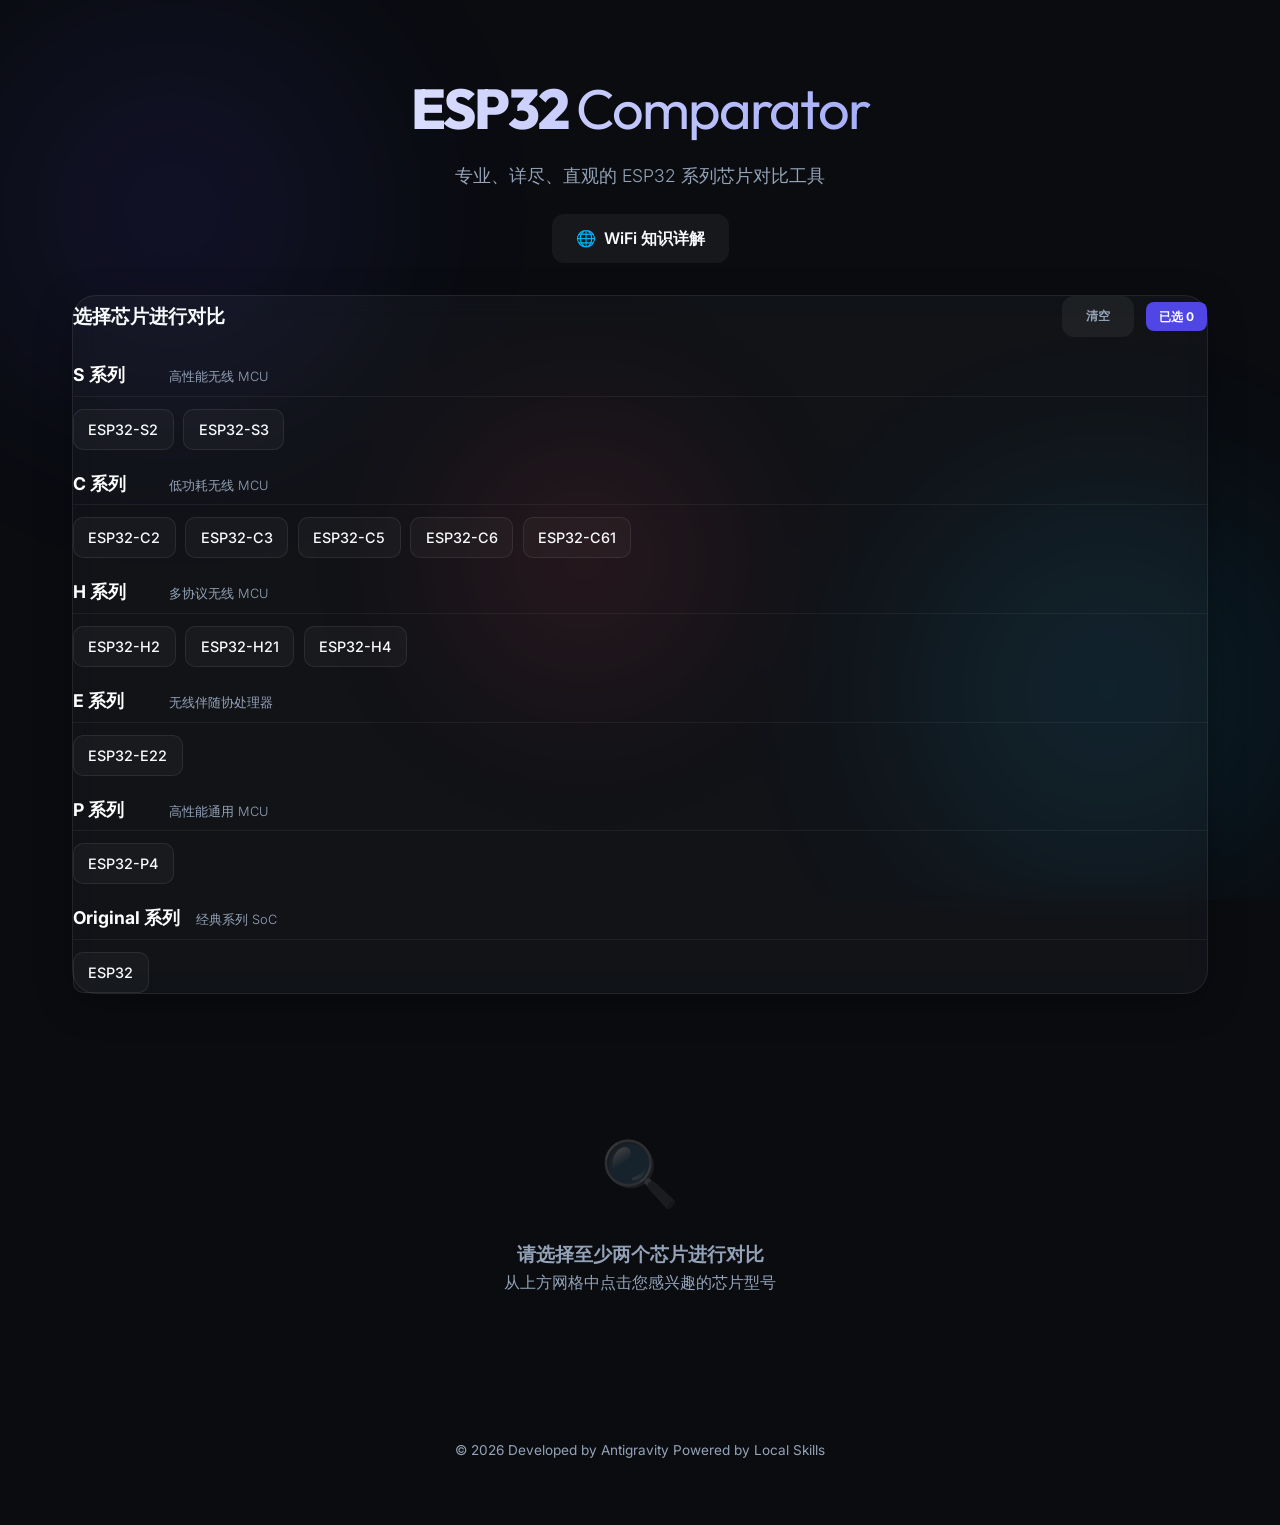
==== commit d01e1936: "feat(E22): Add ESP32-E22 specifications and contextual single chip views" ====
--- a/ESP32_Chip_Comparator_Portable.html
+++ b/ESP32_Chip_Comparator_Portable.html
@@ -1,249 +1,222 @@
 <!DOCTYPE html>
 <html lang="zh-CN">
-
 <head>
     <meta charset="UTF-8">
     <meta name="viewport" content="width=device-width, initial-scale=1.0">
     <title>ESP32 Chip Comparator | 芯片对比专家</title>
     <link rel="preconnect" href="https://fonts.googleapis.com">
     <link rel="preconnect" href="https://fonts.gstatic.com" crossorigin>
-    <link
-        href="https://fonts.googleapis.com/css2?family=Inter:wght@300;400;600;700&family=Outfit:wght@400;600;800&display=swap"
-        rel="stylesheet">
-    <style>
-        :root {
-            --bg-color: #0a0c10;
-            --glass-bg: rgba(255, 255, 255, 0.03);
-            --glass-border: rgba(255, 255, 255, 0.08);
-            --primary: #4f46e5;
-            --primary-light: #818cf8;
-            --secondary: #0ea5e9;
-            --accent: #f43f5e;
-            --text-main: #f8fafc;
-            --text-dim: #94a3b8;
-            --transition: all 0.4s cubic-bezier(0.23, 1, 0.32, 1);
-            --shadow: 0 10px 40px -10px rgba(0, 0, 0, 0.5);
-        }
-
-        * {
-            margin: 0;
-            padding: 0;
-            box-sizing: border-box;
-        }
-
-        body {
-            background-color: var(--bg-color);
-            color: var(--text-main);
-            font-family: 'Inter', -apple-system, BlinkMacSystemFont, "Segoe UI", Roboto, sans-serif;
-            line-height: 1.6;
-            overflow-x: hidden;
-            min-height: 100vh;
-        }
-
-        .container {
-            max-width: 1200px;
-            margin: 0 auto;
-            padding: 0 2rem;
-        }
-
-        /* Background Blobs */
-        .background-blobs {
-            position: fixed;
-            top: 0;
-            left: 0;
-            width: 100%;
-            height: 100%;
-            z-index: -1;
-            overflow: hidden;
-        }
-
-        .blob {
-            position: absolute;
-            width: 600px;
-            height: 600px;
-            background: radial-gradient(circle, var(--primary) 0%, transparent 70%);
-            opacity: 0.15;
-            filter: blur(80px);
-            border-radius: 50%;
-            animation: move 20s infinite alternate;
-        }
-
-        .blob-1 {
-            top: -10%;
-            left: -10%;
-            background: radial-gradient(circle, var(--primary) 0%, transparent 70%);
-        }
-
-        .blob-2 {
-            bottom: -10%;
-            right: -10%;
-            background: radial-gradient(circle, var(--secondary) 0%, transparent 70%);
-            animation-delay: -5s;
-        }
-
-        .blob-3 {
-            top: 40%;
-            left: 30%;
-            background: radial-gradient(circle, var(--accent) 0%, transparent 70%);
-            width: 400px;
-            height: 400px;
-            animation-delay: -10s;
-        }
-
-        @keyframes move {
-            0% {
-                transform: translate(0, 0) scale(1);
-            }
-
-            100% {
-                transform: translate(100px, 100px) scale(1.1);
-            }
-        }
-
-        header {
-            padding: 4rem 0 2rem;
-            text-align: center;
-        }
-
-        .logo {
-            font-family: 'Outfit', sans-serif;
-            font-size: 3.5rem;
-            font-weight: 800;
-            letter-spacing: -2px;
-            margin-bottom: 0.5rem;
-            background: linear-gradient(to right, #fff, var(--primary-light));
-            -webkit-background-clip: text;
-            background-clip: text;
-            -webkit-text-fill-color: transparent;
-        }
-
-        .logo span {
-            font-weight: 400;
-            color: var(--text-dim);
-        }
-
-        .subtitle {
-            font-size: 1.1rem;
-            color: var(--text-dim);
-            font-weight: 300;
-        }
-
-        .glass {
-            background: var(--glass-bg);
-            backdrop-filter: blur(12px);
-            -webkit-backdrop-filter: blur(12px);
-            border: 1px solid var(--glass-border);
-            border-radius: 24px;
-            box-shadow: var(--shadow);
-        }
-
-        section {
-            margin-bottom: 3rem;
-        }
-
-        h2 {
-            font-family: 'Outfit', sans-serif;
-            font-size: 1.5rem;
-            margin-bottom: 2rem;
-            font-weight: 600;
-        }
-
-        /* Compact Selection Panel */
-        .panel-header-compact {
-            display: flex;
-            justify-content: space-between;
-            align-items: center;
-            margin-bottom: 1.5rem;
-        }
-
-        .panel-header-compact h2 {
-            margin-bottom: 0;
-            font-size: 1.2rem;
-        }
-
-        .selection-actions-top {
-            display: flex;
-            gap: 0.75rem;
-            align-items: center;
-        }
-
-        .btn-tiny {
-            padding: 0.3rem 0.8rem;
-            font-size: 0.75rem;
-            background: rgba(255, 255, 255, 0.05);
-            border-radius: 8px;
-            color: var(--text-dim);
-            border: 1px solid var(--glass-border);
-            cursor: pointer;
-        }
-
-        .badge-tiny {
-            background: var(--primary);
-            color: #fff;
-            font-size: 0.75rem;
-            padding: 0.3rem 0.8rem;
-            border-radius: 8px;
-            font-weight: 700;
-        }
-
-        .chip-groups-compact {
-            display: flex;
-            flex-direction: column;
-            gap: 1.25rem;
-        }
-
-        .series-group-header {
-            display: flex;
-            align-items: baseline;
-            gap: 1rem;
-            margin-bottom: 0.75rem;
-            border-bottom: 1px solid rgba(255, 255, 255, 0.05);
-            padding-bottom: 0.4rem;
-        }
-
-        .series-group-header h3 {
-            font-size: 1.1rem;
-            color: #fff;
-            margin: 0;
-            min-width: 80px;
-        }
-
-        .series-pos-desc {
-            font-size: 0.8rem;
-            color: var(--text-dim);
-            font-weight: 300;
-        }
-
-        .chip-grid-compact {
-            display: flex;
-            flex-wrap: wrap;
-            gap: 0.6rem;
-        }
-
-        .chip-card-compact {
-            background: rgba(255, 255, 255, 0.03);
-            border: 1px solid var(--glass-border);
-            padding: 0.5rem 0.9rem;
-            border-radius: 10px;
-            cursor: pointer;
-            transition: var(--transition);
-            font-size: 0.9rem;
-            font-weight: 500;
-        }
-
-        .chip-card-compact:hover {
-            background: rgba(255, 255, 255, 0.08);
-            border-color: var(--primary-light);
-        }
-
-        .chip-card-compact.selected {
-            background: var(--primary);
-            border-color: var(--primary-light);
-            color: #fff;
-            box-shadow: 0 4px 12px rgba(79, 70, 229, 0.3);
-        }
-
-        /* Updated Feature Labels */
+    <link href="https://fonts.googleapis.com/css2?family=Inter:wght@300;400;600;700&family=Outfit:wght@400;600;800&display=swap" rel="stylesheet">
+    <style>:root {
+    --bg-color: #0a0c10;
+    --glass-bg: rgba(255, 255, 255, 0.03);
+    --glass-border: rgba(255, 255, 255, 0.08);
+    --primary: #4f46e5;
+    --primary-light: #818cf8;
+    --secondary: #0ea5e9;
+    --accent: #f43f5e;
+    --text-main: #f8fafc;
+    --text-dim: #94a3b8;
+    --transition: all 0.4s cubic-bezier(0.23, 1, 0.32, 1);
+    --shadow: 0 10px 40px -10px rgba(0, 0, 0, 0.5);
+}
+
+* {
+    margin: 0;
+    padding: 0;
+    box-sizing: border-box;
+}
+
+body {
+    background-color: var(--bg-color);
+    color: var(--text-main);
+    font-family: 'Inter', -apple-system, BlinkMacSystemFont, "Segoe UI", Roboto, sans-serif;
+    line-height: 1.6;
+    overflow-x: hidden;
+    min-height: 100vh;
+}
+
+.container {
+    max-width: 1200px;
+    margin: 0 auto;
+    padding: 0 2rem;
+}
+
+/* Background Blobs */
+.background-blobs {
+    position: fixed;
+    top: 0;
+    left: 0;
+    width: 100%;
+    height: 100%;
+    z-index: -1;
+    overflow: hidden;
+}
+
+.blob {
+    position: absolute;
+    width: 600px;
+    height: 600px;
+    background: radial-gradient(circle, var(--primary) 0%, transparent 70%);
+    opacity: 0.15;
+    filter: blur(80px);
+    border-radius: 50%;
+    animation: move 20s infinite alternate;
+}
+
+.blob-1 { top: -10%; left: -10%; background: radial-gradient(circle, var(--primary) 0%, transparent 70%); }
+.blob-2 { bottom: -10%; right: -10%; background: radial-gradient(circle, var(--secondary) 0%, transparent 70%); animation-delay: -5s; }
+.blob-3 { top: 40%; left: 30%; background: radial-gradient(circle, var(--accent) 0%, transparent 70%); width: 400px; height: 400px; animation-delay: -10s; }
+
+@keyframes move {
+    0% { transform: translate(0, 0) scale(1); }
+    100% { transform: translate(100px, 100px) scale(1.1); }
+}
+
+header {
+    padding: 4rem 0 2rem;
+    text-align: center;
+}
+
+.logo {
+    font-family: 'Outfit', sans-serif;
+    font-size: 3.5rem;
+    font-weight: 800;
+    letter-spacing: -2px;
+    margin-bottom: 0.5rem;
+    background: linear-gradient(to right, #fff, var(--primary-light));
+    -webkit-background-clip: text;
+    background-clip: text;
+    -webkit-text-fill-color: transparent;
+}
+
+.logo span {
+    font-weight: 400;
+    color: var(--text-dim);
+}
+
+.subtitle {
+    font-size: 1.1rem;
+    color: var(--text-dim);
+    font-weight: 300;
+}
+
+.glass {
+    background: var(--glass-bg);
+    backdrop-filter: blur(12px);
+    -webkit-backdrop-filter: blur(12px);
+    border: 1px solid var(--glass-border);
+    border-radius: 24px;
+    box-shadow: var(--shadow);
+}
+
+section {
+    margin-bottom: 3rem;
+}
+
+h2 {
+    font-family: 'Outfit', sans-serif;
+    font-size: 1.5rem;
+    margin-bottom: 2rem;
+    font-weight: 600;
+}
+
+/* Compact Selection Panel */
+.panel-header-compact {
+    display: flex;
+    justify-content: space-between;
+    align-items: center;
+    margin-bottom: 1.5rem;
+}
+
+.panel-header-compact h2 {
+    margin-bottom: 0;
+    font-size: 1.2rem;
+}
+
+.selection-actions-top {
+    display: flex;
+    gap: 0.75rem;
+    align-items: center;
+}
+
+.btn-tiny {
+    padding: 0.3rem 0.8rem;
+    font-size: 0.75rem;
+    background: rgba(255, 255, 255, 0.05);
+    border-radius: 8px;
+    color: var(--text-dim);
+    border: 1px solid var(--glass-border);
+    cursor: pointer;
+}
+
+.badge-tiny {
+    background: var(--primary);
+    color: #fff;
+    font-size: 0.75rem;
+    padding: 0.3rem 0.8rem;
+    border-radius: 8px;
+    font-weight: 700;
+}
+
+.chip-groups-compact {
+    display: flex;
+    flex-direction: column;
+    gap: 1.25rem;
+}
+
+.series-group-header {
+    display: flex;
+    align-items: baseline;
+    gap: 1rem;
+    margin-bottom: 0.75rem;
+    border-bottom: 1px solid rgba(255, 255, 255, 0.05);
+    padding-bottom: 0.4rem;
+}
+
+.series-group-header h3 {
+    font-size: 1.1rem;
+    color: #fff;
+    margin: 0;
+    min-width: 80px;
+}
+
+.series-pos-desc {
+    font-size: 0.8rem;
+    color: var(--text-dim);
+    font-weight: 300;
+}
+
+.chip-grid-compact {
+    display: flex;
+    flex-wrap: wrap;
+    gap: 0.6rem;
+}
+
+.chip-card-compact {
+    background: rgba(255, 255, 255, 0.03);
+    border: 1px solid var(--glass-border);
+    padding: 0.5rem 0.9rem;
+    border-radius: 10px;
+    cursor: pointer;
+    transition: var(--transition);
+    font-size: 0.9rem;
+    font-weight: 500;
+}
+
+.chip-card-compact:hover {
+    background: rgba(255, 255, 255, 0.08);
+    border-color: var(--primary-light);
+}
+
+.chip-card-compact.selected {
+    background: var(--primary);
+    border-color: var(--primary-light);
+    color: #fff;
+    box-shadow: 0 4px 12px rgba(79, 70, 229, 0.3);
+}
+
+/* Updated Feature Labels */
         tr.clickable-row {
             cursor: pointer;
             transition: var(--transition);
@@ -277,307 +250,268 @@
         }
 
         @keyframes slideDown {
-            from {
-                opacity: 0;
-                transform: translateY(-10px);
-            }
-
-            to {
-                opacity: 1;
-                transform: translateY(0);
-            }
+            from { opacity: 0; transform: translateY(-10px); }
+            to { opacity: 1; transform: translateY(0); }
         }
 
         .feature-label {
-            font-size: 0.85rem;
-        }
-
-        td,
-        th {
-            padding: 0.8rem 1rem;
-            font-size: 0.9rem;
-        }
-
-        /* Category Tabs */
-        .detailed-comparison-tools {
-            margin-bottom: 1.5rem;
-            border-bottom: 1px solid var(--glass-border);
-            padding-bottom: 1rem;
-        }
-
-        .category-tabs {
-            display: flex;
-            gap: 0.5rem;
-            overflow-x: auto;
-            padding-bottom: 0.5rem;
-        }
-
-        .tab-btn {
-            padding: 0.6rem 1.2rem;
-            border-radius: 30px;
-            border: 1px solid var(--glass-border);
-            background: transparent;
-            color: var(--text-dim);
-            font-weight: 600;
-            cursor: pointer;
-            white-space: nowrap;
-            transition: var(--transition);
-        }
-
-        .tab-btn:hover {
-            border-color: var(--primary-light);
-            color: #fff;
-        }
-
-        .tab-btn.active {
-            background: var(--primary);
-            border-color: var(--primary);
-            color: #fff;
-        }
-
-        /* Peripheral Search */
-        .search-container {
-            margin-bottom: 1.5rem;
-            animation: fadeIn 0.4s var(--transition);
-        }
-
-        #peripheral-search {
-            width: 100%;
-            padding: 0.8rem 1.2rem;
-            background: rgba(255, 255, 255, 0.05);
-            border: 1px solid var(--glass-border);
-            border-radius: 12px;
-            color: #fff;
-            font-size: 1rem;
-            transition: var(--transition);
-        }
-
-        #peripheral-search:focus {
-            outline: none;
-            border-color: var(--primary-light);
-            background: rgba(255, 255, 255, 0.08);
-            box-shadow: 0 0 15px rgba(79, 70, 229, 0.2);
-        }
-
-        .search-container.hidden {
-            display: none;
-        }
-
-        .single-chip-hero {
-            display: flex;
-            gap: 2rem;
-            align-items: center;
-            margin-bottom: 2.5rem;
-            padding: 2rem;
-            background: linear-gradient(135deg, rgba(79, 70, 229, 0.1) 0%, transparent 100%);
-            border-radius: 20px;
-        }
-
-        .chip-icon-large {
-            font-size: 4rem;
-            background: var(--glass-bg);
-            width: 100px;
-            height: 100px;
-            display: flex;
-            align-items: center;
-            justify-content: center;
-            border-radius: 24px;
-            border: 1px solid var(--glass-border);
-        }
-
-        .single-chip-header h2 {
-            font-size: 2.5rem;
-            margin-bottom: 0.2rem;
-        }
-
-        .single-chip-header .highlight-tag {
-            display: inline-block;
-            background: var(--accent);
-            color: #fff;
-            padding: 0.2rem 0.8rem;
-            border-radius: 4px;
-            font-size: 0.75rem;
-            font-weight: 800;
-            text-transform: uppercase;
-        }
-
-        .chip-card .series {
-            display: block;
-            font-size: 0.75rem;
-            text-transform: uppercase;
-            color: var(--text-dim);
-            margin-top: 0.2rem;
-        }
-
-        .chip-card.selected .series {
-            color: rgba(255, 255, 255, 0.8);
-        }
-
-        .selection-actions {
-            display: flex;
-            justify-content: space-between;
-            align-items: center;
-        }
-
-        .btn {
-            padding: 0.75rem 1.5rem;
-            border-radius: 12px;
-            border: none;
-            font-weight: 600;
-            cursor: pointer;
-            transition: var(--transition);
-        }
-
-        .btn-secondary {
-            background: rgba(255, 255, 255, 0.05);
-            color: var(--text-main);
-        }
-
-        .btn-secondary:hover {
-            background: rgba(255, 255, 255, 0.1);
-        }
-
-        .badge {
-            background: var(--primary);
-            padding: 0.5rem 1rem;
-            border-radius: 30px;
-            font-size: 0.85rem;
-            font-weight: 600;
-        }
-
-        /* Comparison Panel */
-        .comparison-panel {
-            padding: 2rem;
-            animation: fadeIn 0.8s var(--transition);
-        }
-
-        .panel-header {
-            display: flex;
-            justify-content: space-between;
-            align-items: center;
-            margin-bottom: 2rem;
-        }
-
-        .comparison-scroll-container {
-            overflow-x: auto;
-            margin: 0 -2rem;
-            padding: 0 2rem;
-        }
-
-        table {
-            width: 100%;
-            border-collapse: separate;
-            border-spacing: 0;
-            min-width: 800px;
-        }
-
-        th,
-        td {
-            padding: 1.25rem;
-            text-align: left;
-            border-bottom: 1px solid var(--glass-border);
-        }
-
-        th {
-            font-family: 'Outfit', sans-serif;
-            color: var(--text-dim);
-            font-weight: 600;
-            font-size: 0.9rem;
-            text-transform: uppercase;
-            letter-spacing: 1px;
-        }
-
-        .feature-label {
-            min-width: 150px;
-            font-weight: 600;
-            color: var(--primary-light);
-            background: rgba(79, 70, 229, 0.03);
-        }
-
-        .chip-header {
-            font-size: 1.2rem;
-            font-weight: 700;
-            color: #fff;
-            min-width: 200px;
-        }
-
-        .superior {
-            color: #4ade80;
-            /* Green highlight for better specs */
-            font-weight: 700;
-        }
-
-        .inferior {
-            opacity: 0.6;
-        }
-
-        /* States */
-        .hidden {
-            display: none;
-        }
-
-        .empty-state {
-            text-align: center;
-            padding: 5rem 0;
-            color: var(--text-dim);
-        }
-
-        .empty-state .icon {
-            font-size: 4rem;
-            margin-bottom: 1rem;
-            opacity: 0.2;
-        }
-
-        @keyframes slideIn {
-            from {
-                opacity: 0;
-                transform: translateY(20px);
-            }
-
-            to {
-                opacity: 1;
-                transform: translateY(0);
-            }
-        }
-
-        @keyframes fadeIn {
-            from {
-                opacity: 0;
-            }
-
-            to {
-                opacity: 1;
-            }
-        }
-
-        footer {
-            padding: 4rem 0;
-            text-align: center;
-            color: var(--text-dim);
-            font-size: 0.85rem;
-        }
-
-        /* Scrollbar */
-        ::-webkit-scrollbar {
-            width: 8px;
-            height: 8px;
-        }
-
-        ::-webkit-scrollbar-track {
-            background: var(--bg-color);
-        }
-
-        ::-webkit-scrollbar-thumb {
-            background: var(--glass-border);
-            border-radius: 4px;
-        }
-
-        ::-webkit-scrollbar-thumb:hover {
-            background: rgba(255, 255, 255, 0.2);
-        }
-    </style>
+    font-size: 0.85rem;
+}
+
+td, th {
+    padding: 0.8rem 1rem;
+    font-size: 0.9rem;
+}
+
+/* Category Tabs */
+.detailed-comparison-tools {
+    margin-bottom: 1.5rem;
+    border-bottom: 1px solid var(--glass-border);
+    padding-bottom: 1rem;
+}
+
+.category-tabs {
+    display: flex;
+    gap: 0.5rem;
+    overflow-x: auto;
+    padding-bottom: 0.5rem;
+}
+
+.tab-btn {
+    padding: 0.6rem 1.2rem;
+    border-radius: 30px;
+    border: 1px solid var(--glass-border);
+    background: transparent;
+    color: var(--text-dim);
+    font-weight: 600;
+    cursor: pointer;
+    white-space: nowrap;
+    transition: var(--transition);
+}
+
+.tab-btn:hover {
+    border-color: var(--primary-light);
+    color: #fff;
+}
+
+.tab-btn.active {
+    background: var(--primary);
+    border-color: var(--primary);
+    color: #fff;
+}
+
+/* Peripheral Search */
+.search-container {
+    margin-bottom: 1.5rem;
+    animation: fadeIn 0.4s var(--transition);
+}
+
+#peripheral-search {
+    width: 100%;
+    padding: 0.8rem 1.2rem;
+    background: rgba(255, 255, 255, 0.05);
+    border: 1px solid var(--glass-border);
+    border-radius: 12px;
+    color: #fff;
+    font-size: 1rem;
+    transition: var(--transition);
+}
+
+#peripheral-search:focus {
+    outline: none;
+    border-color: var(--primary-light);
+    background: rgba(255, 255, 255, 0.08);
+    box-shadow: 0 0 15px rgba(79, 70, 229, 0.2);
+}
+
+.search-container.hidden {
+    display: none;
+}
+.single-chip-hero {
+    display: flex;
+    gap: 2rem;
+    align-items: center;
+    margin-bottom: 2.5rem;
+    padding: 2rem;
+    background: linear-gradient(135deg, rgba(79, 70, 229, 0.1) 0%, transparent 100%);
+    border-radius: 20px;
+}
+
+.chip-icon-large {
+    font-size: 4rem;
+    background: var(--glass-bg);
+    width: 100px;
+    height: 100px;
+    display: flex;
+    align-items: center;
+    justify-content: center;
+    border-radius: 24px;
+    border: 1px solid var(--glass-border);
+}
+
+.single-chip-header h2 {
+    font-size: 2.5rem;
+    margin-bottom: 0.2rem;
+}
+
+.single-chip-header .highlight-tag {
+    display: inline-block;
+    background: var(--accent);
+    color: #fff;
+    padding: 0.2rem 0.8rem;
+    border-radius: 4px;
+    font-size: 0.75rem;
+    font-weight: 800;
+    text-transform: uppercase;
+}
+
+.chip-card .series {
+    display: block;
+    font-size: 0.75rem;
+    text-transform: uppercase;
+    color: var(--text-dim);
+    margin-top: 0.2rem;
+}
+
+.chip-card.selected .series {
+    color: rgba(255, 255, 255, 0.8);
+}
+
+.selection-actions {
+    display: flex;
+    justify-content: space-between;
+    align-items: center;
+}
+
+.btn {
+    padding: 0.75rem 1.5rem;
+    border-radius: 12px;
+    border: none;
+    font-weight: 600;
+    cursor: pointer;
+    transition: var(--transition);
+}
+
+.btn-secondary {
+    background: rgba(255, 255, 255, 0.05);
+    color: var(--text-main);
+}
+
+.btn-secondary:hover {
+    background: rgba(255, 255, 255, 0.1);
+}
+
+.badge {
+    background: var(--primary);
+    padding: 0.5rem 1rem;
+    border-radius: 30px;
+    font-size: 0.85rem;
+    font-weight: 600;
+}
+
+/* Comparison Panel */
+.comparison-panel {
+    padding: 2rem;
+    animation: fadeIn 0.8s var(--transition);
+}
+
+.panel-header {
+    display: flex;
+    justify-content: space-between;
+    align-items: center;
+    margin-bottom: 2rem;
+}
+
+.comparison-scroll-container {
+    overflow-x: auto;
+    margin: 0 -2rem;
+    padding: 0 2rem;
+}
+
+table {
+    width: 100%;
+    border-collapse: separate;
+    border-spacing: 0;
+    min-width: 800px;
+}
+
+th, td {
+    padding: 1.25rem;
+    text-align: left;
+    border-bottom: 1px solid var(--glass-border);
+}
+
+th {
+    font-family: 'Outfit', sans-serif;
+    color: var(--text-dim);
+    font-weight: 600;
+    font-size: 0.9rem;
+    text-transform: uppercase;
+    letter-spacing: 1px;
+}
+
+.feature-label {
+    min-width: 150px;
+    font-weight: 600;
+    color: var(--primary-light);
+    background: rgba(79, 70, 229, 0.03);
+}
+
+.chip-header {
+    font-size: 1.2rem;
+    font-weight: 700;
+    color: #fff;
+    min-width: 200px;
+}
+
+.superior {
+    color: #4ade80; /* Green highlight for better specs */
+    font-weight: 700;
+}
+
+.inferior {
+    opacity: 0.6;
+}
+
+/* States */
+.hidden { display: none; }
+
+.empty-state {
+    text-align: center;
+    padding: 5rem 0;
+    color: var(--text-dim);
+}
+
+.empty-state .icon {
+    font-size: 4rem;
+    margin-bottom: 1rem;
+    opacity: 0.2;
+}
+
+@keyframes slideIn {
+    from { opacity: 0; transform: translateY(20px); }
+    to { opacity: 1; transform: translateY(0); }
+}
+
+@keyframes fadeIn {
+    from { opacity: 0; }
+    to { opacity: 1; }
+}
+
+footer {
+    padding: 4rem 0;
+    text-align: center;
+    color: var(--text-dim);
+    font-size: 0.85rem;
+}
+
+/* Scrollbar */
+::-webkit-scrollbar { width: 8px; height: 8px; }
+::-webkit-scrollbar-track { background: var(--bg-color); }
+::-webkit-scrollbar-thumb { background: var(--glass-border); border-radius: 4px; }
+::-webkit-scrollbar-thumb:hover { background: rgba(255, 255, 255, 0.2); }
+</style>
 </head>
-
 <body>
     <div class="background-blobs">
         <div class="blob blob-1"></div>
@@ -590,8 +524,7 @@
             <h1 class="logo">ESP32 <span>Comparator</span></h1>
             <p class="subtitle">专业、详尽、直观的 ESP32 系列芯片对比工具</p>
             <div class="header-actions" style="margin-top: 1.5rem;">
-                <a href="wifi-knowledge.html" class="btn btn-secondary"
-                    style="text-decoration: none; display: inline-flex; align-items: center; gap: 0.5rem;">
+                <a href="wifi-knowledge.html" class="btn btn-secondary" style="text-decoration: none; display: inline-flex; align-items: center; gap: 0.5rem;">
                     <span>🌐</span> WiFi 知识详解
                 </a>
             </div>
@@ -616,7 +549,7 @@
             <div id="view-mode-container">
                 <!-- Single chip view or Multi chip view will be injected here -->
             </div>
-
+            
             <div class="detailed-comparison-tools">
                 <div class="category-tabs" id="category-tabs">
                     <button class="tab-btn active" data-category="main">主要特性</button>
@@ -657,197 +590,221 @@
     </footer>
 
     <script>
-        const embeddedChipsData = { "series_info": { "S": "高性能无线 MCU", "C": "低功耗无线 MCU", "P": "高性能通用 MCU", "H": "多协议无线 MCU", "Original": "经典系列 SoC" }, "chips": { "ESP32-C2": { "series": "C", "cpu": "单核 RISC-V", "freq": "120 MHz", "wifi": "2.4 G；IEEE802.11b/g/n", "ble": "BLE 5.0", "15.4": "N/A", "ls": "140 µA", "ds": "5 µA", "rom": "576 KB", "sram": "272 KB", "gpio": 14, "peripherals": { "GPIO": "14", "ADC": "12-bit, 5 通道", "UART": "2", "I2C": "1", "SPI": "3", "I2S": "0", "PWM": "LEDC (6 通道)", "RMT": "支持", "USB": "N/A", "TWAI": "N/A", "Security": "Secure Boot, Flash Encryption, ECC, RNG", "Touch": "N/A" } }, "ESP32-C3": { "series": "C", "cpu": "单核 RISC-V", "freq": "160 MHz", "wifi": "2.4 G；IEEE802.11b/g/n", "ble": "BLE 5.0", "15.4": "N/A", "ls": "130 µA", "ds": "5 µA", "rom": "384 KB", "sram": "400 KB HP + 8 KB LP", "gpio": 22, "peripherals": { "GPIO": "22", "ADC": "12-bit, 6 通道", "UART": "2", "I2C": "1", "SPI": "3", "I2S": "1", "PWM": "LEDC (6 通道)", "RMT": "支持", "USB": "Serial/JTAG", "TWAI": "支持 (2.0)", "Security": "Secure Boot, Flash Encryption, AES, SHA, RSA, RNG, HMAC, Digital Signature", "Touch": "N/A" } }, "ESP32-C5": { "series": "C", "cpu": "单核 RISC-V （HP + LP）", "freq": "240 MHz", "wifi": "2.4 G & 5 G；IEEE802.11a/b/g/n/ac/ax", "ble": "BLE 5.0", "15.4": "Thread 1.4 + Zigbee 3.0", "ls": "60 µA", "ds": "12 µA", "rom": "320 KB", "sram": "384 KB HP + 16 KB LP", "gpio": 29, "peripherals": { "GPIO": "29", "ADC": "12-bit, 6 通道", "UART": "2 + 1 (LP)", "I2C": "1 + 1 (LP)", "SPI": "2", "I2S": "1", "PWM": "LEDC", "RMT": "支持", "USB": "Serial/JTAG", "TWAI": "支持 (CAN FD)", "Security": "Secure Boot, Flash Encryption, TEE/APM", "Touch": "N/A", "SDIO": "支持" } }, "ESP32-C6": { "series": "C", "cpu": "单核 RISC-V （HP + LP）", "freq": "160 MHz", "wifi": "2.4 G；IEEE802.11b/g/n/ax", "ble": "BLE 5.3", "15.4": "Thread 1.3 + Zigbee 3.0", "ls": "35 µA", "ds": "7 µA", "rom": "320 KB", "sram": "512 KB HP + 16 KB LP", "gpio": 30, "peripherals": { "GPIO": "30", "ADC": "12-bit, 7 通道", "UART": "2 + 1 (LP)", "I2C": "1 + 1 (LP)", "SPI": "3", "I2S": "1", "PWM": "LEDC", "RMT": "支持", "USB": "Serial/JTAG", "TWAI": "支持 (2.0)", "Security": "Secure Boot, Flash Encryption, TEE/APM", "Touch": "N/A", "SDIO": "支持" } }, "ESP32-C61": { "series": "C", "cpu": "单核 RISC-V", "freq": "160 MHz", "wifi": "2.4 G；IEEE802.11b/g/n/ax", "ble": "BLE 5.4", "15.4": "N/A", "ls": "50 µA", "ds": "10 µA", "rom": "256 KB", "sram": "320 KB", "gpio": 30, "peripherals": { "GPIO": "30", "ADC": "12-bit, 4 通道", "UART": "3", "I2C": "1", "SPI": "2", "I2S": "1", "PWM": "LEDC", "RMT": "支持", "USB": "Serial/JTAG", "TWAI": "N/A", "Security": "Secure Boot, Flash Encryption", "Touch": "N/A", "SDIO": "支持 (2.0)" } }, "ESP32-H2": { "series": "H", "cpu": "单核 RISC-V", "freq": "96 MHz", "wifi": "N/A", "ble": "BLE 5.0", "15.4": "Thread 1.4 + Zigbee 3.0", "ls": "N/A", "ds": "7 µA", "rom": "128 KB", "sram": "320 KB + 4 KB LP", "gpio": 26, "peripherals": { "GPIO": "26", "ADC": "12-bit", "UART": "2", "I2C": "2", "SPI": "3", "I2S": "1", "PWM": "LEDC", "RMT": "支持", "USB": "Serial/JTAG", "TWAI": "支持 (2.0)", "Security": "Secure Boot, Flash Encryption, Power Glitch Detector", "Touch": "N/A" } }, "ESP32-H21": { "series": "H", "cpu": "单核 RISC-V", "freq": "96 MHz", "wifi": "N/A", "ble": "BLE 5.3", "15.4": "Thread 1.4 + Zigbee 3.0", "ls": "N/A", "ds": "7 µA", "rom": "128 KB", "sram": "320 KB + 4 KB LP", "gpio": 19, "peripherals": { "GPIO": "19", "ADC": "12-bit, 4 通道", "UART": "2", "I2C": "2", "SPI": "3", "I2S": "1", "PWM": "LEDC", "RMT": "支持", "USB": "Serial/JTAG", "TWAI": "支持 (2.0)", "Security": "Secure Boot, Flash Encryption, Power Glitch Detector", "Touch": "N/A" } }, "ESP32-H4": { "series": "H", "cpu": "双核 RISC-V", "freq": "96 MHz", "wifi": "N/A", "ble": "BLE 6.0", "15.4": "Thread 1.4 + Zigbee 3.0", "ls": "N/A", "ds": "7 µA", "rom": "128 KB", "sram": "384 KB", "psram": "2 MB", "gpio": 40, "peripherals": { "GPIO": "40", "ADC": "12-bit, 5 通道", "UART": "1", "I2C": "2", "SPI": "3", "I2S": "1", "PWM": "LEDC, MCPWM", "RMT": "支持", "USB": "2.0 OTG + Serial/JTAG", "TWAI": "支持 (CAN FD)", "Security": "Secure Boot, Flash Encryption, TEE/APM", "Touch": "15 路", "Audio": "ASRC 支持" } }, "ESP32-S2": { "series": "S", "cpu": "单核 Xtensa LX7", "freq": "240 MHz", "wifi": "2.4 G；IEEE802.11b/g/n", "ble": "N/A", "15.4": "N/A", "ls": "140 µA", "ds": "22 µA", "rom": "128 KB", "sram": "320 KB", "gpio": 43, "peripherals": { "GPIO": "43", "ADC": "12-bit, 20 通道", "UART": "2", "I2C": "2", "SPI": "4", "I2S": "1", "PWM": "LEDC", "RMT": "支持", "USB": "2.0 OTG", "TWAI": "支持 (2.0)", "Security": "Secure Boot, Flash Encryption, AES, SHA, RSA, RNG, HMAC, Digital Signature", "Touch": "14 路", "LCD/Camera": "支持" } }, "ESP32-S3": { "series": "S", "cpu": "双核 Xtensa LX7", "freq": "240 MHz", "wifi": "2.4 G；IEEE802.11b/g/n", "ble": "BLE 5.0", "15.4": "N/A", "ls": "240 µA", "ds": "7 µA", "rom": "384 KB", "sram": "512 KB", "gpio": 45, "peripherals": { "GPIO": "45", "ADC": "12-bit, 20 通道", "UART": "3", "I2C": "2", "SPI": "4", "I2S": "2", "PWM": "LEDC, MCPWM", "RMT": "支持", "USB": "2.0 OTG + Serial/JTAG", "TWAI": "支持 (2.0)", "Security": "Secure Boot, Flash Encryption, World Controller", "Touch": "14 路", "LCD/Camera": "支持", "AI": "加速指令集支持" } }, "ESP32": { "series": "Original", "cpu": "双核 Xtensa LX6", "freq": "240 MHz", "wifi": "2.4 G；IEEE802.11b/g/n", "ble": "BLE 4.2 + BT Class", "15.4": "N/A", "ls": "800 µA", "ds": "10 µA", "rom": "448 KB", "sram": "520 KB", "gpio": 34, "peripherals": { "GPIO": "34", "ADC": "12-bit, 18 通道", "UART": "3", "I2C": "2", "SPI": "3", "I2S": "2", "PWM": "LEDC, MCPWM", "RMT": "支持", "USB": "N/A", "TWAI": "支持 (2.0)", "Security": "Secure Boot, Flash Encryption, AES, SHA, RSA, RNG", "Touch": "10 路", "Ethernet": "支持" } }, "ESP32-P4": { "series": "P", "cpu": "双核 RISC-V (HP + LP)", "freq": "400 MHz HP + 40 MHz LP", "wifi": "N/A", "ble": "N/A", "15.4": "N/A", "ls": "N/A", "ds": "N/A", "rom": "N/A", "sram": "768 KB HP + 32 KB LP", "gpio": 55, "peripherals": { "GPIO": "55", "ADC": "支持", "UART": "支持", "I2C": "支持", "SPI": "支持", "I2S": "支持", "PWM": "支持", "RMT": "支持", "USB": "2.0 High-speed OTG", "TWAI": "支持", "Security": "TEE, Secure Boot, ECC, AES, SHA", "Touch": "支持", "LCD/Camera": "MIPI-DSI / MIPI-CSI", "Ethernet": "支持", "Display": "H264/JPEG 编码" } } } };
-        let chipsData = { chips: {}, series_info: {} };
-        let selectedChips = [];
-        let activeCategory = 'main';
-        let periSearchQuery = '';
-
-        const featureGroups = {
-            main: [
-                { key: 'cpu', label: 'CPU 架构' },
-                { key: 'freq', label: '最高主频' },
-                { key: 'wifi', label: 'Wi-Fi' },
-                { key: 'ble', label: '蓝牙' },
-                { key: 'ls', label: 'Light-sleep' },
-                { key: 'ds', label: 'Deep-sleep' }
-            ],
-            core: [
-                { key: 'cpu', label: '处理器核心' },
-                { key: 'freq', label: '时钟主频' },
-                { key: 'rom', label: 'ROM' },
-                { key: 'sram', label: 'SRAM' },
-                { key: 'psram', label: 'PSRAM 支持' },
-                { key: 'gpio', label: '可用 GPIO' }
-            ],
-            comm: [
-                { key: 'wifi', label: 'Wi-Fi 标准' },
-                { key: 'ble', label: '蓝牙版本' },
-                { key: '15.4', label: 'IEEE 802.15.4' }
-            ],
-            power: [
-                { key: 'ls', label: 'Light-sleep 电流' },
-                { key: 'ds', label: 'Deep-sleep 电流' }
-            ],
-            peri: []
-        };
-
-        const featureExplanations = {
-            'cpu': '<b>CPU 架构</b>：ESP32 的 CPU 主要是 Xtensa 和 RISC-V。Xtensa 性能强劲、带 AI/DSP 指令集（如 S3）；RISC-V 在新型号（如 C3/C6/H2）上被广泛使用，功耗更低。双核架构（经典款、S3、P4）允许部分核心专职处理无线协议栈，另一核跑应用，大大提升实时并发能力。',
-            'freq': '<b>最高主频</b>：直接决定芯片的峰值计算能力。高性能系列（如 P4）高达 400MHz，S系列最高 240MHz，足以驱动高刷彩屏或音频算法；低功耗 C 系列通常在 120~160MHz，在性能和省电之间取得最佳平衡。',
-            'wifi': '<b>Wi-Fi 标准</b>：经典系列及 S2/S3 支持 Wi-Fi 4。进入 Wi-Fi 6 时代后，C6/C61 引入了 802.11ax（支持 OFDMA 和 TWT 目标唤醒时间），显著降低 IoT 节点在密集网络中的功耗。C5 更是支持了 5GHz 双频 Wi-Fi 6。',
-            'ble': '<b>蓝牙版本</b>：早期型号支持经典蓝牙 (BR/EDR) 与 BLE 4.2。C3/S3 升级至 BLE 5.0，大幅提升传输距离 (Long Range) 和吞吐量；新款 C6/H2 达到 BLE 5.3；H4 等新架构更支持了 BLE 6.0，提供极高精度的测距定位 (Channel Sounding) 和 LE Audio 音频能力。',
-            'ls': '<b>Light-sleep (轻度睡眠)</b>：该模式下 ESP32 暂停 CPU 执行但维持内存(SRAM)供电，唤醒时间仅为微秒级。结合 Wi-Fi 的 DTIM 心跳周期，能在保持网络常连接的同时，极大程度降低整体功耗。',
-            'ds': '<b>Deep-sleep (深度睡眠)</b>：仅保留 ULP（超低功耗协处理器）和 RTC 域工作，主 CPU 及大部分内存均断电，功耗仅几微安(µA)。是电池供电的温湿度贴片、智能门磁等设备实现“数年续航”的核心技术。',
-            'rom': '<b>ROM</b>：其中固化了乐鑫官方的 Bootloader 和基础的 Wi-Fi/蓝牙底层核心栈库函数。固化的 ROM 越大，不仅缩短启动时间，还能为用户的应用程序省下大量宝贵的 Flash 存储空间。',
-            'sram': '<b>SRAM</b>：分为 IRAM 和 DRAM。因为跑 Wi-Fi 协议栈本身需要占用较多内存缓冲，剩余的可用 SRAM（如 S3 具有高达 512KB SRAM）对运行复杂的 LVGL UI 界面、甚至运行小模型推理起到了决定性作用。',
-            'psram': '<b>PSRAM</b>：片外伪静态随机存储。当内置 SRAM 不够时（例如驱动高像素 LCD、做音频大缓存），可以通过高速总线外挂 PSRAM。像 ESP32-S3 就支持高达 8MB 或 16MB 的 Octal SPI (八线) PSRAM，带宽高得惊人。',
-            'gpio': '<b>GPIO</b>：引出的脚位数量。ESP32 拥有独门绝技“GPIO 矩阵 (GPIO Matrix)”，允许把绝大多数外设信号 (比如 PWM, I2C, SPI) 软件映射到任意物理管脚，大幅简化了 PCB 的布线难度。',
-            '15.4': '<b>IEEE 802.15.4</b>：专用于 Mesh 组网的低速低功耗射频硬件，是支持 Thread、Zigbee 和 Matter 协议的底层基础。目前装备在主打智能家居生态的 H 系列（ESP32-H2）和最新的 C/P 系列中。',
-            'GPIO': '<b>GPIO</b>：引出的脚位数量。ESP32 拥有独门绝技“GPIO 矩阵 (GPIO Matrix)”，允许把绝大多数外设信号 (比如 PWM, I2C, SPI) 软件映射到任意物理管脚，大幅简化了 PCB 的布线难度。',
-            'ADC': '<b>ADC (模数转换器)</b>：ESP32 系列的 ADC 历经多次迭代，新型号（如 S3/C6）大幅改善了早期产品的非线性问题，并且出厂自带 eFuse 硬件校准，极大提升了对模拟传感器读取的准确度。',
-            'UART': '<b>UART (串口)</b>：除了默认的 UART0 用作日志打印外，ESP32 可用 GPIO 矩阵将额外的硬件 UART 映射到任何引脚，轻松接入 GPS 模块、温湿度变送器等外部串口设备。',
-            'I2C': '<b>I2C</b>：常用于连接温湿度传感器或小型 OLED 屏幕。ESP32 硬件支持高达 1MHz 的 Fast-mode Plus (Fm+) 模式，可以轻松挂载大量低速 I2C 节点。',
-            'SPI': '<b>SPI</b>：乐鑫的 SPI 控制器带有强大的 DMA（直接内存访问），在驱动高刷新率的 TFT 屏幕、甚至摄像头数据搬运时，可以直接在后台完成，完全不占用 CPU 计算资源。',
-            'I2S': '<b>I2S</b>：虽然名为音频接口，但它的底层其实是一个高速并行移位寄存器。创客们经常将其利用在其“非设计用途”上：比如通过 DMA 疯狂输出并行数据，直接用来驱动大量 LED 点阵或老式并行 RGB 屏幕。',
-            'PWM': '<b>PWM</b>：乐鑫的 PWM 分两大家族。LEDC（LED 控制器）自带硬件渐变功能，非常适合平滑调光；而 MCPWM (电机控制 PWM) 则是高级工具，带死区控制和故障刹车，专为无刷电机 (BLDC) 及逆变器打造。',
-            'RMT': '<b>RMT (远程控制)</b>：ESP32 的“神级外设”。本意是为了红外遥控(IR)收发设计的，但因为它能产生纳秒级极其精确且可编程的波形，所以被广泛用来完美驱动 WS2812/NeoPixel 这类对时序极其苛刻的炫彩灯珠。',
-            'USB': '<b>USB 接口</b>：较新的 C 系列搭载 USB Serial/JTAG，无需再外挂 CP2102 等串口转换芯片就能直接连电脑烧录下载代码。而 S2/S3 则是原生 USB OTG，可以直接把自己模拟成为 U盘 (Mass Storage) 或电脑鼠标键盘 (HID)。P4 更是加持了高速的 USB 2.0 (480Mbps)。',
-            'TWAI': '<b>TWAI</b>：乐鑫将其汽车总线控制器命名为 TWAI，兼容 CAN 2.0B。新型号 C6、H4 等进一步支持了 CAN FD，允许更高的波特率与每帧高达 64 字节的有效载荷，在车载 OBD 和精密机器人控制 (如大疆无刷电机) 领域大放异彩。',
-            'Security': '<b>安全特性</b>：ESP32 内置极为强大的硬件安全模块。Secure BootV2 防止固件被篡改；Flash Encryption 使用片内防读取的密钥，将外部 Flash 的数据变为乱码，彻底断绝“抄板”和固件提取的可能性；且加解密不消耗 CPU。',
-            'Touch': '<b>电容触摸接口</b>：无需额外的触摸芯片，引脚可直接识别手指靠近产生的微小电容变化。高级型号甚至可以在 Deep-sleep (几十微安) 状态下通过触摸特定的按键唤醒系统。',
-            'LCD/Camera': '<b>多媒体接口</b>：到了 S3 时代，乐鑫专门加入了 LCD_CAM 外设，原生支持高通量并行数据吞吐，可直驱 8/16位 RGB 屏或数字麦克风/摄像头。最新的 P4 更突破性搭载了 MIPI DSI (显示) 与 MIPI CSI (相机) 接口，直接对标高性能 Linux 板卡。',
-            'SDIO': '<b>SDIO 接口</b>：除了用于外挂 SD 卡读取海量资源外，它还允许 ESP32 作为一个高速 Wi-Fi 扩展网卡 (SDIO Slave 模式)，通过 SDIO 总线被树莓派或其它不带 Wi-Fi 的高性能处理器高效调用。',
-            'Audio': '<b>音频加速</b>：像 H4 这样的新型号搭载了 ASRC 音频采样率转换器，大幅减轻 CPU 处理音频流时的运算量，结合 ESP-ADF 框架极度适合智能音箱领域开发。'
-        };
-
-        async function init() {
-            try {
-
-                chipsData = embeddedChipsData;
-
-                const periKeys = new Set();
-                Object.values(chipsData.chips).forEach(chip => {
-                    if (chip.peripherals) {
-                        Object.keys(chip.peripherals).forEach(k => periKeys.add(k));
-                    }
-                });
-                featureGroups.peri = Array.from(periKeys).sort().map(k => ({ key: k, label: k, isPeri: true }));
-
-                renderChipSelector();
-                setupTabs();
-                setupSearch();
-            } catch (error) {
-                console.error('Error loading chips data:', error);
+const embeddedChipsData = {"series_info": {"S": "高性能无线 MCU", "C": "低功耗无线 MCU", "P": "高性能通用 MCU", "H": "多协议无线 MCU", "E": "无线伴随协处理器", "Original": "经典系列 SoC"}, "chips": {"ESP32-C2": {"series": "C", "cpu": "单核 RISC-V", "freq": "120 MHz", "wifi": "2.4 G；IEEE802.11b/g/n", "ble": "BLE 5.0", "15.4": "N/A", "ls": "140 µA", "ds": "5 µA", "rom": "576 KB", "sram": "272 KB", "gpio": 14, "peripherals": {"GPIO": "14", "ADC": "12-bit, 5 通道", "UART": "2", "I2C": "1", "SPI": "3", "I2S": "0", "PWM": "LEDC (6 通道)", "RMT": "支持", "USB": "N/A", "TWAI": "N/A", "Security": "Secure Boot, Flash Encryption, ECC, RNG", "Touch": "N/A"}}, "ESP32-C3": {"series": "C", "cpu": "单核 RISC-V", "freq": "160 MHz", "wifi": "2.4 G；IEEE802.11b/g/n", "ble": "BLE 5.0", "15.4": "N/A", "ls": "130 µA", "ds": "5 µA", "rom": "384 KB", "sram": "400 KB HP + 8 KB LP", "gpio": 22, "peripherals": {"GPIO": "22", "ADC": "12-bit, 6 通道", "UART": "2", "I2C": "1", "SPI": "3", "I2S": "1", "PWM": "LEDC (6 通道)", "RMT": "支持", "USB": "Serial/JTAG", "TWAI": "支持 (2.0)", "Security": "Secure Boot, Flash Encryption, AES, SHA, RSA, RNG, HMAC, Digital Signature", "Touch": "N/A"}}, "ESP32-C5": {"series": "C", "cpu": "单核 RISC-V （HP + LP）", "freq": "240 MHz", "wifi": "2.4 G & 5 G；IEEE802.11a/b/g/n/ac/ax", "ble": "BLE 5.0", "15.4": "Thread 1.4 + Zigbee 3.0", "ls": "60 µA", "ds": "12 µA", "rom": "320 KB", "sram": "384 KB HP + 16 KB LP", "gpio": 29, "peripherals": {"GPIO": "29", "ADC": "12-bit, 6 通道", "UART": "2 + 1 (LP)", "I2C": "1 + 1 (LP)", "SPI": "2", "I2S": "1", "PWM": "LEDC", "RMT": "支持", "USB": "Serial/JTAG", "TWAI": "支持 (CAN FD)", "Security": "Secure Boot, Flash Encryption, TEE/APM", "Touch": "N/A", "SDIO": "支持"}}, "ESP32-C6": {"series": "C", "cpu": "单核 RISC-V （HP + LP）", "freq": "160 MHz", "wifi": "2.4 G；IEEE802.11b/g/n/ax", "ble": "BLE 5.3", "15.4": "Thread 1.3 + Zigbee 3.0", "ls": "35 µA", "ds": "7 µA", "rom": "320 KB", "sram": "512 KB HP + 16 KB LP", "gpio": 30, "peripherals": {"GPIO": "30", "ADC": "12-bit, 7 通道", "UART": "2 + 1 (LP)", "I2C": "1 + 1 (LP)", "SPI": "3", "I2S": "1", "PWM": "LEDC", "RMT": "支持", "USB": "Serial/JTAG", "TWAI": "支持 (2.0)", "Security": "Secure Boot, Flash Encryption, TEE/APM", "Touch": "N/A", "SDIO": "支持"}}, "ESP32-C61": {"series": "C", "cpu": "单核 RISC-V", "freq": "160 MHz", "wifi": "2.4 G；IEEE802.11b/g/n/ax", "ble": "BLE 5.4", "15.4": "N/A", "ls": "50 µA", "ds": "10 µA", "rom": "256 KB", "sram": "320 KB", "gpio": 30, "peripherals": {"GPIO": "30", "ADC": "12-bit, 4 通道", "UART": "3", "I2C": "1", "SPI": "2", "I2S": "1", "PWM": "LEDC", "RMT": "支持", "USB": "Serial/JTAG", "TWAI": "N/A", "Security": "Secure Boot, Flash Encryption", "Touch": "N/A", "SDIO": "支持 (2.0)"}}, "ESP32-E22": {"series": "E", "cpu": "网络协处理器 (Companion)", "freq": "N/A", "wifi": "Wi-Fi 7 (802.11be), 2.4/5/6GHz", "ble": "BLE 5.4", "15.4": "N/A", "ls": "N/A", "ds": "N/A", "rom": "N/A", "sram": "N/A", "gpio": 16, "peripherals": {"GPIO": "支持", "ADC": "N/A", "UART": "支持", "I2C": "支持", "SPI": "支持", "I2S": "支持", "PWM": "支持", "RMT": "N/A", "USB": "支持 (主机接口)", "TWAI": "N/A", "Security": "Secure Boot 等", "Touch": "N/A", "SDIO": "支持 (主机接口)", "PCIe": "支持"}, "key_capabilities": ["支持 2.4GHz/5GHz/6GHz 频段，支持 2x2 MIMO、160MHz 频宽和 1024-QAM 高阶调制，PHY 速率达 2.4 Gbps，满足 4K/8K 视频流和高速文件传输需求。", "广泛支持 PCIe/SDIO/USB 接口，提供开源 Host 驱动 (Linux/Android/MCU), 适配 x86/ARM/RISC-V 等多种主控架构。", "E22 最高支持 :ref:`MCS <mcs>` 11"], "typical_applications": ["<b>PC 无线网卡</b>：适用于 x86/ARM/RISC-V 架构的笔记本与台式机，支持 Windows/Linux 操作系统。", "<b>AI 智算/机器人</b>：为边缘计算主控提供高速视觉传输通道，6GHz 频段有效降低复杂环境下的信号干扰。", "<b>XR 穿戴设备/消费电子</b>：配合 2.4Gbps 高吞吐与低延迟特质，满足 VR/AR/NAS 无线串流的高带宽需求。", "<b>工业网关</b>：在电磁环境复杂的工业现场，提供纯净的 6 GHz 频谱通信保障。"]}, "ESP32-H2": {"series": "H", "cpu": "单核 RISC-V", "freq": "96 MHz", "wifi": "N/A", "ble": "BLE 5.0", "15.4": "Thread 1.4 + Zigbee 3.0", "ls": "N/A", "ds": "7 µA", "rom": "128 KB", "sram": "320 KB + 4 KB LP", "gpio": 26, "peripherals": {"GPIO": "26", "ADC": "12-bit", "UART": "2", "I2C": "2", "SPI": "3", "I2S": "1", "PWM": "LEDC", "RMT": "支持", "USB": "Serial/JTAG", "TWAI": "支持 (2.0)", "Security": "Secure Boot, Flash Encryption, Power Glitch Detector", "Touch": "N/A"}}, "ESP32-H21": {"series": "H", "cpu": "单核 RISC-V", "freq": "96 MHz", "wifi": "N/A", "ble": "BLE 5.3", "15.4": "Thread 1.4 + Zigbee 3.0", "ls": "N/A", "ds": "7 µA", "rom": "128 KB", "sram": "320 KB + 4 KB LP", "gpio": 19, "peripherals": {"GPIO": "19", "ADC": "12-bit, 4 通道", "UART": "2", "I2C": "2", "SPI": "3", "I2S": "1", "PWM": "LEDC", "RMT": "支持", "USB": "Serial/JTAG", "TWAI": "支持 (2.0)", "Security": "Secure Boot, Flash Encryption, Power Glitch Detector", "Touch": "N/A"}}, "ESP32-H4": {"series": "H", "cpu": "双核 RISC-V", "freq": "96 MHz", "wifi": "N/A", "ble": "BLE 6.0", "15.4": "Thread 1.4 + Zigbee 3.0", "ls": "N/A", "ds": "7 µA", "rom": "128 KB", "sram": "384 KB", "psram": "2 MB", "gpio": 40, "peripherals": {"GPIO": "40", "ADC": "12-bit, 5 通道", "UART": "1", "I2C": "2", "SPI": "3", "I2S": "1", "PWM": "LEDC, MCPWM", "RMT": "支持", "USB": "2.0 OTG + Serial/JTAG", "TWAI": "支持 (CAN FD)", "Security": "Secure Boot, Flash Encryption, TEE/APM", "Touch": "15 路", "Audio": "ASRC 支持"}}, "ESP32-S2": {"series": "S", "cpu": "单核 Xtensa LX7", "freq": "240 MHz", "wifi": "2.4 G；IEEE802.11b/g/n", "ble": "N/A", "15.4": "N/A", "ls": "140 µA", "ds": "22 µA", "rom": "128 KB", "sram": "320 KB", "gpio": 43, "peripherals": {"GPIO": "43", "ADC": "12-bit, 20 通道", "UART": "2", "I2C": "2", "SPI": "4", "I2S": "1", "PWM": "LEDC", "RMT": "支持", "USB": "2.0 OTG", "TWAI": "支持 (2.0)", "Security": "Secure Boot, Flash Encryption, AES, SHA, RSA, RNG, HMAC, Digital Signature", "Touch": "14 路", "LCD/Camera": "支持"}}, "ESP32-S3": {"series": "S", "cpu": "双核 Xtensa LX7", "freq": "240 MHz", "wifi": "2.4 G；IEEE802.11b/g/n", "ble": "BLE 5.0", "15.4": "N/A", "ls": "240 µA", "ds": "7 µA", "rom": "384 KB", "sram": "512 KB", "gpio": 45, "peripherals": {"GPIO": "45", "ADC": "12-bit, 20 通道", "UART": "3", "I2C": "2", "SPI": "4", "I2S": "2", "PWM": "LEDC, MCPWM", "RMT": "支持", "USB": "2.0 OTG + Serial/JTAG", "TWAI": "支持 (2.0)", "Security": "Secure Boot, Flash Encryption, World Controller", "Touch": "14 路", "LCD/Camera": "支持", "AI": "加速指令集支持"}}, "ESP32": {"series": "Original", "cpu": "双核 Xtensa LX6", "freq": "240 MHz", "wifi": "2.4 G；IEEE802.11b/g/n", "ble": "BLE 4.2 + BT Class", "15.4": "N/A", "ls": "800 µA", "ds": "10 µA", "rom": "448 KB", "sram": "520 KB", "gpio": 34, "peripherals": {"GPIO": "34", "ADC": "12-bit, 18 通道", "UART": "3", "I2C": "2", "SPI": "3", "I2S": "2", "PWM": "LEDC, MCPWM", "RMT": "支持", "USB": "N/A", "TWAI": "支持 (2.0)", "Security": "Secure Boot, Flash Encryption, AES, SHA, RSA, RNG", "Touch": "10 路", "Ethernet": "支持"}}, "ESP32-P4": {"series": "P", "cpu": "双核 RISC-V (HP + LP)", "freq": "400 MHz HP + 40 MHz LP", "wifi": "N/A", "ble": "N/A", "15.4": "N/A", "ls": "N/A", "ds": "N/A", "rom": "N/A", "sram": "768 KB HP + 32 KB LP", "gpio": 55, "peripherals": {"GPIO": "55", "ADC": "支持", "UART": "支持", "I2C": "支持", "SPI": "支持", "I2S": "支持", "PWM": "支持", "RMT": "支持", "USB": "2.0 High-speed OTG", "TWAI": "支持", "Security": "TEE, Secure Boot, ECC, AES, SHA", "Touch": "支持", "LCD/Camera": "MIPI-DSI / MIPI-CSI", "Ethernet": "支持", "Display": "H264/JPEG 编码"}}}};
+let chipsData = { chips: {}, series_info: {} };
+let selectedChips = [];
+let activeCategory = 'main';
+let periSearchQuery = '';
+
+const featureGroups = {
+    main: [
+        { key: 'cpu', label: 'CPU 架构' },
+        { key: 'freq', label: '最高主频' },
+        { key: 'wifi', label: 'Wi-Fi' },
+        { key: 'ble', label: '蓝牙' },
+        { key: 'ls', label: 'Light-sleep' },
+        { key: 'ds', label: 'Deep-sleep' }
+    ],
+    core: [
+        { key: 'cpu', label: '处理器核心' },
+        { key: 'freq', label: '时钟主频' },
+        { key: 'rom', label: 'ROM' },
+        { key: 'sram', label: 'SRAM' },
+        { key: 'psram', label: 'PSRAM 支持' },
+        { key: 'gpio', label: '可用 GPIO' }
+    ],
+    comm: [
+        { key: 'wifi', label: 'Wi-Fi 标准' },
+        { key: 'ble', label: '蓝牙版本' },
+        { key: '15.4', label: 'IEEE 802.15.4' }
+    ],
+    power: [
+        { key: 'ls', label: 'Light-sleep 电流' },
+        { key: 'ds', label: 'Deep-sleep 电流' }
+    ],
+    peri: []
+};
+
+const featureExplanations = {
+    'cpu': '<b>CPU 架构</b>ESP32 的 CPU 主要是 Xtensa 和 RISC-V。Xtensa 性能强劲、带 AI/DSP 指令集（如 S3）；RISC-V 在新型号（如 C3/C6/H2）上被广泛使用，功耗更低。双核架构（经典款、S3、P4）允许部分核心专职处理无线协议栈，另一核跑应用，大大提升实时并发能力。',
+    'freq': '<b>最高主频</b>直接决定芯片的峰值计算能力。高性能系列（如 P4）高达 400MHz，S系列最高 240MHz，足以驱动高刷彩屏或音频算法；低功耗 C 系列通常在 120~160MHz，在性能和省电之间取得最佳平衡。',
+    'wifi': '<b>Wi-Fi 标准</b>经典系列及 S2/S3 支持 Wi-Fi 4。进入 Wi-Fi 6 时代后，C6/C61 引入了 802.11ax（支持 OFDMA 和 TWT 目标唤醒时间），显著降低 IoT 节点在密集网络中的功耗。C5 更是支持了 5GHz 双频 Wi-Fi 6。',
+    'ble': '<b>蓝牙版本</b>早期型号支持经典蓝牙 (BR/EDR) 与 BLE 4.2。C3/S3 升级至 BLE 5.0，大幅提升传输距离 (Long Range) 和吞吐量；新款 C6/H2 达到 BLE 5.3；H4 等新架构更支持了 BLE 6.0，提供极高精度的测距定位 (Channel Sounding) 和 LE Audio 音频能力。',
+    'ls': '<b>Light-sleep (轻度睡眠)</b>该模式下 ESP32 暂停 CPU 执行但维持内存(SRAM)供电，唤醒时间仅为微秒级。结合 Wi-Fi 的 DTIM 心跳周期，能在保持网络常连接的同时，极大程度降低整体功耗。',
+    'ds': '<b>Deep-sleep (深度睡眠)</b>仅保留 ULP（超低功耗协处理器）和 RTC 域工作，主 CPU 及大部分内存均断电，功耗仅几微安(µA)。是电池供电的温湿度贴片、智能门磁等设备实现“数年续航”的核心技术。',
+    'rom': '<b>ROM</b>其中固化了乐鑫官方的 Bootloader 和基础的 Wi-Fi/蓝牙底层核心栈库函数。固化的 ROM 越大，不仅缩短启动时间，还能为用户的应用程序省下大量宝贵的 Flash 存储空间。',
+    'sram': '<b>SRAM</b>分为 IRAM 和 DRAM。因为跑 Wi-Fi 协议栈本身需要占用较多内存缓冲，剩余的可用 SRAM（如 S3 具有高达 512KB SRAM）对运行复杂的 LVGL UI 界面、甚至运行小模型推理起到了决定性作用。',
+    'psram': '<b>PSRAM</b>片外伪静态随机存储。当内置 SRAM 不够时（例如驱动高像素 LCD、做音频大缓存），可以通过高速总线外挂 PSRAM。像 ESP32-S3 就支持高达 8MB 或 16MB 的 Octal SPI (八线) PSRAM，带宽高得惊人。',
+    'gpio': '<b>GPIO</b>引出的脚位数量。ESP32 拥有独门绝技“GPIO 矩阵 (GPIO Matrix)”，允许把绝大多数外设信号 (比如 PWM, I2C, SPI) 软件映射到任意物理管脚，大幅简化了 PCB 的布线难度。',
+    '15.4': '<b>IEEE 802.15.4</b>专用于 Mesh 组网的低速低功耗射频硬件，是支持 Thread、Zigbee 和 Matter 协议的底层基础。目前装备在主打智能家居生态的 H 系列（ESP32-H2）和最新的 C/P 系列中。',
+    'GPIO': '<b>GPIO</b>引出的脚位数量。ESP32 拥有独门绝技“GPIO 矩阵 (GPIO Matrix)”，允许把绝大多数外设信号 (比如 PWM, I2C, SPI) 软件映射到任意物理管脚，大幅简化了 PCB 的布线难度。',
+    'ADC': '<b>ADC (模数转换器)</b>ESP32 系列的 ADC 历经多次迭代，新型号（如 S3/C6）大幅改善了早期产品的非线性问题，并且出厂自带 eFuse 硬件校准，极大提升了对模拟传感器读取的准确度。',
+    'UART': '<b>UART (串口)</b>除了默认的 UART0 用作日志打印外，ESP32 可用 GPIO 矩阵将额外的硬件 UART 映射到任何引脚，轻松接入 GPS 模块、温湿度变送器等外部串口设备。',
+    'I2C': '<b>I2C</b>常用于连接温湿度传感器或小型 OLED 屏幕。ESP32 硬件支持高达 1MHz 的 Fast-mode Plus (Fm+) 模式，可以轻松挂载大量低速 I2C 节点。',
+    'SPI': '<b>SPI</b>乐鑫的 SPI 控制器带有强大的 DMA（直接内存访问），在驱动高刷新率的 TFT 屏幕、甚至摄像头数据搬运时，可以直接在后台完成，完全不占用 CPU 计算资源。',
+    'I2S': '<b>I2S</b>虽然名为音频接口，但它的底层其实是一个高速并行移位寄存器。创客们经常将其利用在其“非设计用途”上：比如通过 DMA 疯狂输出并行数据，直接用来驱动大量 LED 点阵或老式并行 RGB 屏幕。',
+    'PWM': '<b>PWM</b>乐鑫的 PWM 分两大家族。LEDC（LED 控制器）自带硬件渐变功能，非常适合平滑调光；而 MCPWM (电机控制 PWM) 则是高级工具，带死区控制和故障刹车，专为无刷电机 (BLDC) 及逆变器打造。',
+    'RMT': '<b>RMT (远程控制)</b>ESP32 的“神级外设”。本意是为了红外遥控(IR)收发设计的，但因为它能产生纳秒级极其精确且可编程的波形，所以被广泛用来完美驱动 WS2812/NeoPixel 这类对时序极其苛刻的炫彩灯珠。',
+    'USB': '<b>USB 接口</b>较新的 C 系列搭载 USB Serial/JTAG，无需再外挂 CP2102 等串口转换芯片就能直接连电脑烧录下载代码。而 S2/S3 则是原生 USB OTG，可以直接把自己模拟成为 U盘 (Mass Storage) 或电脑鼠标键盘 (HID)。P4 更是加持了高速的 USB 2.0 (480Mbps)。',
+    'TWAI': '<b>TWAI</b>乐鑫将其汽车总线控制器命名为 TWAI，兼容 CAN 2.0B。新型号 C6、H4 等进一步支持了 CAN FD，允许更高的波特率与每帧高达 64 字节的有效载荷，在车载 OBD 和精密机器人控制 (如大疆无刷电机) 领域大放异彩。',
+    'Security': '<b>安全特性</b>ESP32 内置极为强大的硬件安全模块。Secure BootV2 防止固件被篡改；Flash Encryption 使用片内防读取的密钥，将外部 Flash 的数据变为乱码，彻底断绝“抄板”和固件提取的可能性；且加解密不消耗 CPU。',
+    'Touch': '<b>电容触摸接口</b>无需额外的触摸芯片，引脚可直接识别手指靠近产生的微小电容变化。高级型号甚至可以在 Deep-sleep (几十微安) 状态下通过触摸特定的按键唤醒系统。',
+    'LCD/Camera': '<b>多媒体接口</b>到了 S3 时代，乐鑫专门加入了 LCD_CAM 外设，原生支持高通量并行数据吞吐，可直驱 8/16位 RGB 屏或数字麦克风/摄像头。最新的 P4 更突破性搭载了 MIPI DSI (显示) 与 MIPI CSI (相机) 接口，直接对标高性能 Linux 板卡。',
+    'SDIO': '<b>SDIO 接口</b>除了用于外挂 SD 卡读取海量资源外，它还允许 ESP32 作为一个高速 Wi-Fi 扩展网卡 (SDIO Slave 模式)，通过 SDIO 总线被树莓派或其它不带 Wi-Fi 的高性能处理器高效调用。',
+    'Audio': '<b>音频加速</b>像 H4 这样的新型号搭载了 ASRC 音频采样率转换器，大幅减轻 CPU 处理音频流时的运算量，结合 ESP-ADF 框架极度适合智能音箱领域开发。'
+};
+
+async function init() {
+    try {
+        
+        chipsData = embeddedChipsData;
+
+        const periKeys = new Set();
+        Object.values(chipsData.chips).forEach(chip => {
+            if (chip.peripherals) {
+                Object.keys(chip.peripherals).forEach(k => periKeys.add(k));
             }
-        }
-
-        function setupSearch() {
-            const searchInput = document.getElementById('peripheral-search');
-            if (!searchInput) return;
-            searchInput.oninput = (e) => {
-                periSearchQuery = e.target.value.toLowerCase();
-                renderComparison();
-            };
-        }
-
-        function renderChipSelector() {
-            const selector = document.getElementById('chip-selector');
-            selector.innerHTML = '';
-            const grouped = {};
-            Object.entries(chipsData.chips).forEach(([name, data]) => {
-                if (!grouped[data.series]) grouped[data.series] = [];
-                grouped[data.series].push({ name, ...data });
-            });
-            const order = ['S', 'C', 'H', 'P', 'Original'];
-            order.forEach(series => {
-                if (grouped[series]) {
-                    const groupDiv = document.createElement('div');
-                    groupDiv.className = 'series-group';
-                    groupDiv.innerHTML = `
+        });
+        featureGroups.peri = Array.from(periKeys).sort().map(k => ({ key: k, label: k, isPeri: true }));
+
+        renderChipSelector();
+        setupTabs();
+        setupSearch();
+    } catch (error) {
+        console.error('Error loading chips data:', error);
+    }
+}
+
+function setupSearch() {
+    const searchInput = document.getElementById('peripheral-search');
+    if (!searchInput) return;
+    searchInput.oninput = (e) => {
+        periSearchQuery = e.target.value.toLowerCase();
+        renderComparison();
+    };
+}
+
+function renderChipSelector() {
+    const selector = document.getElementById('chip-selector');
+    selector.innerHTML = '';
+    const grouped = {};
+    Object.entries(chipsData.chips).forEach(([name, data]) => {
+        if (!grouped[data.series]) grouped[data.series] = [];
+        grouped[data.series].push({ name, ...data });
+    });
+    const order = ['S', 'C', 'H', 'E', 'P', 'Original'];
+    order.forEach(series => {
+        if (grouped[series]) {
+            const groupDiv = document.createElement('div');
+            groupDiv.className = 'series-group';
+            groupDiv.innerHTML = `
                 <div class="series-group-header">
                     <h3>${series} 系列</h3>
                     <span class="series-pos-desc">${chipsData.series_info[series] || ''}</span>
                 </div>
                 <div class="chip-grid-compact"></div>
             `;
-                    const grid = groupDiv.querySelector('.chip-grid-compact');
-                    grouped[series].forEach(chip => {
-                        const card = document.createElement('div');
-                        card.className = `chip-card-compact ${selectedChips.includes(chip.name) ? 'selected' : ''}`;
-                        card.innerHTML = chip.name;
-                        card.onclick = () => toggleChip(chip.name, card);
-                        grid.appendChild(card);
-                    });
-                    selector.appendChild(groupDiv);
+            const grid = groupDiv.querySelector('.chip-grid-compact');
+            grouped[series].forEach(chip => {
+                const card = document.createElement('div');
+                card.className = `chip-card-compact ${selectedChips.includes(chip.name) ? 'selected' : ''}`;
+                card.innerHTML = chip.name;
+                card.onclick = () => toggleChip(chip.name, card);
+                grid.appendChild(card);
+            });
+            selector.appendChild(groupDiv);
+        }
+    });
+}
+
+function setupTabs() {
+    const buttons = document.querySelectorAll('.tab-btn');
+    const searchContainer = document.getElementById('peripheral-search-container');
+
+    buttons.forEach(btn => {
+        btn.onclick = () => {
+            buttons.forEach(b => b.classList.remove('active'));
+            btn.classList.add('active');
+            activeCategory = btn.dataset.category;
+
+            if (searchContainer) {
+                if (activeCategory === 'peri') {
+                    searchContainer.classList.remove('hidden');
+                } else {
+                    searchContainer.classList.add('hidden');
                 }
-            });
-        }
-
-        function setupTabs() {
-            const buttons = document.querySelectorAll('.tab-btn');
-            const searchContainer = document.getElementById('peripheral-search-container');
-
-            buttons.forEach(btn => {
-                btn.onclick = () => {
-                    buttons.forEach(b => b.classList.remove('active'));
-                    btn.classList.add('active');
-                    activeCategory = btn.dataset.category;
-
-                    if (searchContainer) {
-                        if (activeCategory === 'peri') {
-                            searchContainer.classList.remove('hidden');
-                        } else {
-                            searchContainer.classList.add('hidden');
-                        }
-                    }
-
-                    renderComparison();
-                };
-            });
-        }
-
-        function toggleChip(name, element) {
-            const index = selectedChips.indexOf(name);
-            if (index > -1) {
-                selectedChips.splice(index, 1);
-                element.classList.remove('selected');
-            } else {
-                selectedChips.push(name);
-                element.classList.add('selected');
             }
-            updateUI();
-        }
-
-        function updateUI() {
-            const comparisonSection = document.getElementById('comparison-section');
-            const emptyState = document.getElementById('empty-state');
-            const countBadge = document.getElementById('selection-count');
-            if (countBadge) countBadge.textContent = `已选 ${selectedChips.length}`;
-            if (selectedChips.length >= 1) {
-                comparisonSection.classList.remove('hidden');
-                emptyState.classList.add('hidden');
-                renderComparison();
-            } else {
-                comparisonSection.classList.add('hidden');
-                emptyState.classList.remove('hidden');
-            }
-        }
-
-        function renderComparison() {
-            const modeContainer = document.getElementById('view-mode-container');
-            if (selectedChips.length === 1) {
-                renderSingleView(selectedChips[0], modeContainer);
-            } else {
-                renderMultiView(modeContainer);
-            }
-        }
-
-        function renderSingleView(name, container) {
-            const chip = chipsData.chips[name];
-            const highlight = getChipHighlight(name, chip);
-
-            container.innerHTML = `
+
+            renderComparison();
+        };
+    });
+}
+
+function toggleChip(name, element) {
+    const index = selectedChips.indexOf(name);
+    if (index > -1) {
+        selectedChips.splice(index, 1);
+        element.classList.remove('selected');
+    } else {
+        selectedChips.push(name);
+        element.classList.add('selected');
+    }
+    updateUI();
+}
+
+function updateUI() {
+    const comparisonSection = document.getElementById('comparison-section');
+    const emptyState = document.getElementById('empty-state');
+    const countBadge = document.getElementById('selection-count');
+    if (countBadge) countBadge.textContent = `已选 ${selectedChips.length}`;
+    if (selectedChips.length >= 1) {
+        comparisonSection.classList.remove('hidden');
+        emptyState.classList.add('hidden');
+        renderComparison();
+    } else {
+        comparisonSection.classList.add('hidden');
+        emptyState.classList.remove('hidden');
+    }
+}
+
+function renderComparison() {
+    const modeContainer = document.getElementById('view-mode-container');
+    if (selectedChips.length === 1) {
+        renderSingleView(selectedChips[0], modeContainer);
+    } else {
+        renderMultiView(modeContainer);
+    }
+}
+
+function renderSingleView(name, container) {
+    const chip = chipsData.chips[name];
+    const highlight = getChipHighlight(name, chip);
+
+    let extraHTML = '';
+    if (chip.key_capabilities) {
+        extraHTML = `
+        <div class="chip-deep-dive" style="margin-top: 2.5rem; margin-bottom: 2.5rem; text-align: left;">
+            <div class="glass" style="padding: 2rem; border-radius: 20px; border: 1px solid var(--glass-border);">
+                <h3 style="color: var(--primary-light); margin-bottom: 1rem; font-size: 1.2rem; display: flex; align-items: center; gap: 0.5rem;">
+                    <span>✨</span> 关键能力
+                </h3>
+                <ul style="color: var(--text-dim); line-height: 1.8; padding-left: 1.5rem; margin-bottom: ${chip.typical_applications ? '2rem' : '0'};">
+                    ${chip.key_capabilities.map(cap => `<li style="margin-bottom: 0.5rem;">${cap}</li>`).join('')}
+                </ul>
+                ${chip.typical_applications ? `
+                <h3 style="color: var(--primary-light); margin-bottom: 1rem; font-size: 1.2rem; display: flex; align-items: center; gap: 0.5rem;">
+                    <span>🎯</span> 典型应用场景
+                </h3>
+                <ul style="color: var(--text-dim); line-height: 1.8; padding-left: 1.5rem;">
+                    ${chip.typical_applications.map(app => `<li style="margin-bottom: 0.5rem;">${app}</li>`).join('')}
+                </ul>
+                ` : ''}
+            </div>
+        </div>
+        `;
+    }
+
+    container.innerHTML = `
         <div class="single-chip-hero">
             <div class="chip-icon-large">SoC</div>
             <div class="single-chip-header">
@@ -856,133 +813,161 @@
                 <p style="margin-top: 0.5rem; color: var(--text-dim)">${chipsData.series_info[chip.series]}</p>
             </div>
         </div>
+        ${extraHTML}
     `;
-            renderMultiView(document.createElement('div'), true);
-        }
-
-        function renderMultiView(container, isSingleDetail = false) {
-            const thead = document.getElementById('table-head');
-            const tbody = document.getElementById('table-body');
-            let currentFeatures = featureGroups[activeCategory];
-
-            if (activeCategory === 'peri' && periSearchQuery) {
-                currentFeatures = currentFeatures.filter(f => f.label.toLowerCase().includes(periSearchQuery));
-            }
-
-            thead.innerHTML = `
+    renderMultiView(document.createElement('div'), true);
+}
+
+function renderMultiView(container, isSingleDetail = false) {
+    const thead = document.getElementById('table-head');
+    const tbody = document.getElementById('table-body');
+    let currentFeatures = featureGroups[activeCategory];
+
+    if (activeCategory === 'peri' && periSearchQuery) {
+        currentFeatures = currentFeatures.filter(f => f.label.toLowerCase().includes(periSearchQuery));
+    }
+
+    thead.innerHTML = `
         <tr>
             <th class="feature-label">特性 / ${getCategoryLabel(activeCategory)} (点击行查看说明)</th>
             ${selectedChips.map(name => `<th class="chip-header">${name}</th>`).join('')}
         </tr>
     `;
 
-            if (currentFeatures.length === 0 && activeCategory === 'peri') {
-                tbody.innerHTML = `<tr><td colspan="${selectedChips.length + 1}" style="text-align: center; color: var(--text-dim); padding: 3rem;">未找到相关外设内容</td></tr>`;
-                return;
-            }
-
-            tbody.innerHTML = '';
-            currentFeatures.forEach(feature => {
-                let values;
-                if (feature.isPeri) {
-                    values = selectedChips.map(name => chipsData.chips[name].peripherals ? (chipsData.chips[name].peripherals[feature.key] || 'N/A') : 'N/A');
-                } else {
-                    values = selectedChips.map(name => chipsData.chips[name][feature.key] || 'N/A');
-                }
-
-                const tr = document.createElement('tr');
-                tr.className = 'clickable-row';
-                tr.dataset.feature = feature.key;
-                tr.innerHTML = `
+    if (currentFeatures.length === 0 && activeCategory === 'peri') {
+        tbody.innerHTML = `<tr><td colspan="${selectedChips.length + 1}" style="text-align: center; color: var(--text-dim); padding: 3rem;">未找到相关外设内容</td></tr>`;
+        return;
+    }
+
+    tbody.innerHTML = '';
+    currentFeatures.forEach(feature => {
+        let values;
+        if (feature.isPeri) {
+            values = selectedChips.map(name => chipsData.chips[name].peripherals ? (chipsData.chips[name].peripherals[feature.key] || 'N/A') : 'N/A');
+        } else {
+            values = selectedChips.map(name => chipsData.chips[name][feature.key] || 'N/A');
+        }
+
+        if (values.every(v => v === 'N/A' || v === 'N/A')) {
+            return;
+        }
+
+        const tr = document.createElement('tr');
+        tr.className = 'clickable-row';
+        tr.dataset.feature = feature.key;
+        tr.innerHTML = `
             <td class="feature-label">${feature.label}</td>
             ${selectedChips.map((name, i) => {
-                    const value = values[i];
-                    const isSuperior = !isSingleDetail && !feature.isPeri && checkSuperior(feature.key, value, values);
-                    return `<td class="${isSuperior ? 'superior' : ''}">${value}</td>`;
-                }).join('')}
+            const value = values[i];
+            const isSuperior = !isSingleDetail && !feature.isPeri && checkSuperior(feature.key, value, values);
+            return `<td class="${isSuperior ? 'superior' : ''}">${value}</td>`;
+        }).join('')}
         `;
 
-                tr.onclick = (e) => toggleRowExplanation(feature, tr);
-                tbody.appendChild(tr);
-            });
-
-            if (!isSingleDetail) {
-                const modeContainer = document.getElementById('view-mode-container');
-                modeContainer.innerHTML = `<h2 style="margin-bottom: 1rem">对比矩阵</h2>`;
+        tr.onclick = (e) => toggleRowExplanation(feature, tr);
+        tbody.appendChild(tr);
+    });
+
+    if (!isSingleDetail) {
+        const modeContainer = document.getElementById('view-mode-container');
+        modeContainer.innerHTML = `<h2 style="margin-bottom: 1rem">对比矩阵</h2>`;
+    }
+}
+
+function toggleRowExplanation(feature, row) {
+    const nextRow = row.nextElementSibling;
+    if (nextRow && nextRow.classList.contains('explanation-row')) {
+        nextRow.remove();
+        return;
+    }
+
+    const explTr = document.createElement('tr');
+    explTr.className = 'explanation-row';
+    const cellCount = selectedChips.length + 1;
+
+    let explanationText = featureExplanations[feature.key] || `<b>${feature.label}</b>：暂无详细说明。该参数决定了芯片的 ${feature.label} 性能。`;
+
+    let dynamicAnalysis = `<div style="margin-top:0.8rem; padding-top:0.8rem; border-top:1px dashed rgba(255,255,255,0.1); color:var(--text-main);">`;
+    if (selectedChips.length === 1) {
+        const chipName = selectedChips[0];
+        const val = feature.isPeri ? (chipsData.chips[chipName].peripherals && chipsData.chips[chipName].peripherals[feature.key] || 'N/A') : (chipsData.chips[chipName][feature.key] || 'N/A');
+        dynamicAnalysis += `<b>当前选择 (${chipName})：</b><span style="color:#4ade80; margin-left:0.5rem">${val}</span>`;
+    } else {
+        const valueMap = {};
+        selectedChips.forEach(name => {
+            const val = feature.isPeri ? (chipsData.chips[name].peripherals && chipsData.chips[name].peripherals[feature.key] || 'N/A') : (chipsData.chips[name][feature.key] || 'N/A');
+            if (!valueMap[val]) valueMap[val] = [];
+            valueMap[val].push(name);
+        });
+        const uniqueValues = Object.keys(valueMap);
+        if (uniqueValues.length === 1) {
+            dynamicAnalysis += `<b>对比分析：</b>在【${feature.label}】特性上，所选芯片配置完全一致，均为 <span style="color:#4ade80">${uniqueValues[0]}</span>。`;
+        } else {
+            dynamicAnalysis += `<b>对比分析：</b>各芯片在【${feature.label}】存在差异<ul>`;
+            for (const [val, chips] of Object.entries(valueMap)) {
+                dynamicAnalysis += `<li style="margin-top: 0.2rem;"><b>${chips.join('、')}</b>: <span style="color:#4ade80">${val}</span></li>`;
             }
+            dynamicAnalysis += `</ul>`;
         }
-
-        function toggleRowExplanation(feature, row) {
-            const nextRow = row.nextElementSibling;
-            if (nextRow && nextRow.classList.contains('explanation-row')) {
-                nextRow.remove();
-                return;
-            }
-
-            // Remove other expanded rows in this table if desired (accordion style)
-            // Removed for multi-expansion support
-
-            const explTr = document.createElement('tr');
-            explTr.className = 'explanation-row';
-            const cellCount = selectedChips.length + 1;
-
-            const explanationText = featureExplanations[feature.key] || `<b>${feature.label}</b>：暂无详细说明。该参数决定了芯片的 ${feature.label} 性能。`;
-
-            explTr.innerHTML = `
+    }
+    dynamicAnalysis += `</div>`;
+
+    explTr.innerHTML = `
         <td colspan="${cellCount}">
             <div class="explanation-content">
                 ${explanationText}
+                ${dynamicAnalysis}
             </div>
         </td>
     `;
 
-            row.after(explTr);
-        }
-
-        function getCategoryLabel(cat) {
-            switch (cat) {
-                case 'main': return '主要特性';
-                case 'core': return '核心与存储';
-                case 'comm': return '无线通信';
-                case 'power': return '功耗管理';
-                case 'peri': return '外设资源';
-                default: return '';
-            }
-        }
-
-        function getChipHighlight(name, chip) {
-            if (chip.series === 'S') return '高性能无线专家';
-            if (chip.series === 'C') return '极致性价比之选';
-            if (chip.series === 'H') return '智能家居核心 (Matter/Thread)';
-            if (chip.series === 'P') return '工业级高性能全能王';
-            return '经典之作';
-        }
-
-        function checkSuperior(key, value, allValues) {
-            if (value === 'N/A' || allValues.length < 2) return false;
-            const numericKeys = ['freq', 'gpio', 'ls', 'ds', 'rom', 'sram'];
-            if (numericKeys.includes(key)) {
-                const numValue = value.toString().replace(/[^0-9.]/g, '');
-                const num = parseFloat(numValue);
-                if (isNaN(num)) return false;
-                const nums = allValues.map(v => parseFloat(v.toString().replace(/[^0-9.]/g, ''))).filter(v => !isNaN(v));
-                if (key === 'ls' || key === 'ds') return num === Math.min(...nums);
-                return num === Math.max(...nums);
-            }
-            if (key === 'wifi' && value.includes('ax')) return true;
-            if (key === 'ble' && (value.includes('6.0') || value.includes('5.4'))) return true;
-            return false;
-        }
-
-        document.getElementById('clear-selection').onclick = () => {
-            selectedChips = [];
-            document.querySelectorAll('.chip-card-compact').forEach(c => c.classList.remove('selected'));
-            updateUI();
-        };
-
-        init();
-
-    </script>
+    row.after(explTr);
+}
+
+function getCategoryLabel(cat) {
+    switch (cat) {
+        case 'main': return '主要特性';
+        case 'core': return '核心与存储';
+        case 'comm': return '无线通信';
+        case 'power': return '功耗管理';
+        case 'peri': return '外设资源';
+        default: return '';
+    }
+}
+
+function getChipHighlight(name, chip) {
+    if (chip.series === 'S') return '高性能无线专家';
+    if (chip.series === 'C') return '极致性价比之选';
+    if (chip.series === 'H') return '智能家居核心 (Matter/Thread)';
+    if (chip.series === 'P') return '工业级高性能全能王';
+    if (chip.series === 'E') return '网络伴随处理器';
+    return '经典之作';
+}
+
+function checkSuperior(key, value, allValues) {
+    if (value === 'N/A' || allValues.length < 2) return false;
+    const numericKeys = ['freq', 'gpio', 'ls', 'ds', 'rom', 'sram'];
+    if (numericKeys.includes(key)) {
+        const numValue = value.toString().replace(/[^0-9.]/g, '');
+        const num = parseFloat(numValue);
+        if (isNaN(num)) return false;
+        const nums = allValues.map(v => parseFloat(v.toString().replace(/[^0-9.]/g, ''))).filter(v => !isNaN(v));
+        if (key === 'ls' || key === 'ds') return num === Math.min(...nums);
+        return num === Math.max(...nums);
+    }
+    if (key === 'wifi' && value.includes('ax')) return true;
+    if (key === 'ble' && (value.includes('6.0') || value.includes('5.4'))) return true;
+    return false;
+}
+
+document.getElementById('clear-selection').onclick = () => {
+    selectedChips = [];
+    document.querySelectorAll('.chip-card-compact').forEach(c => c.classList.remove('selected'));
+    updateUI();
+};
+
+init();
+
+</script>
 </body>
-
-</html>+</html>
